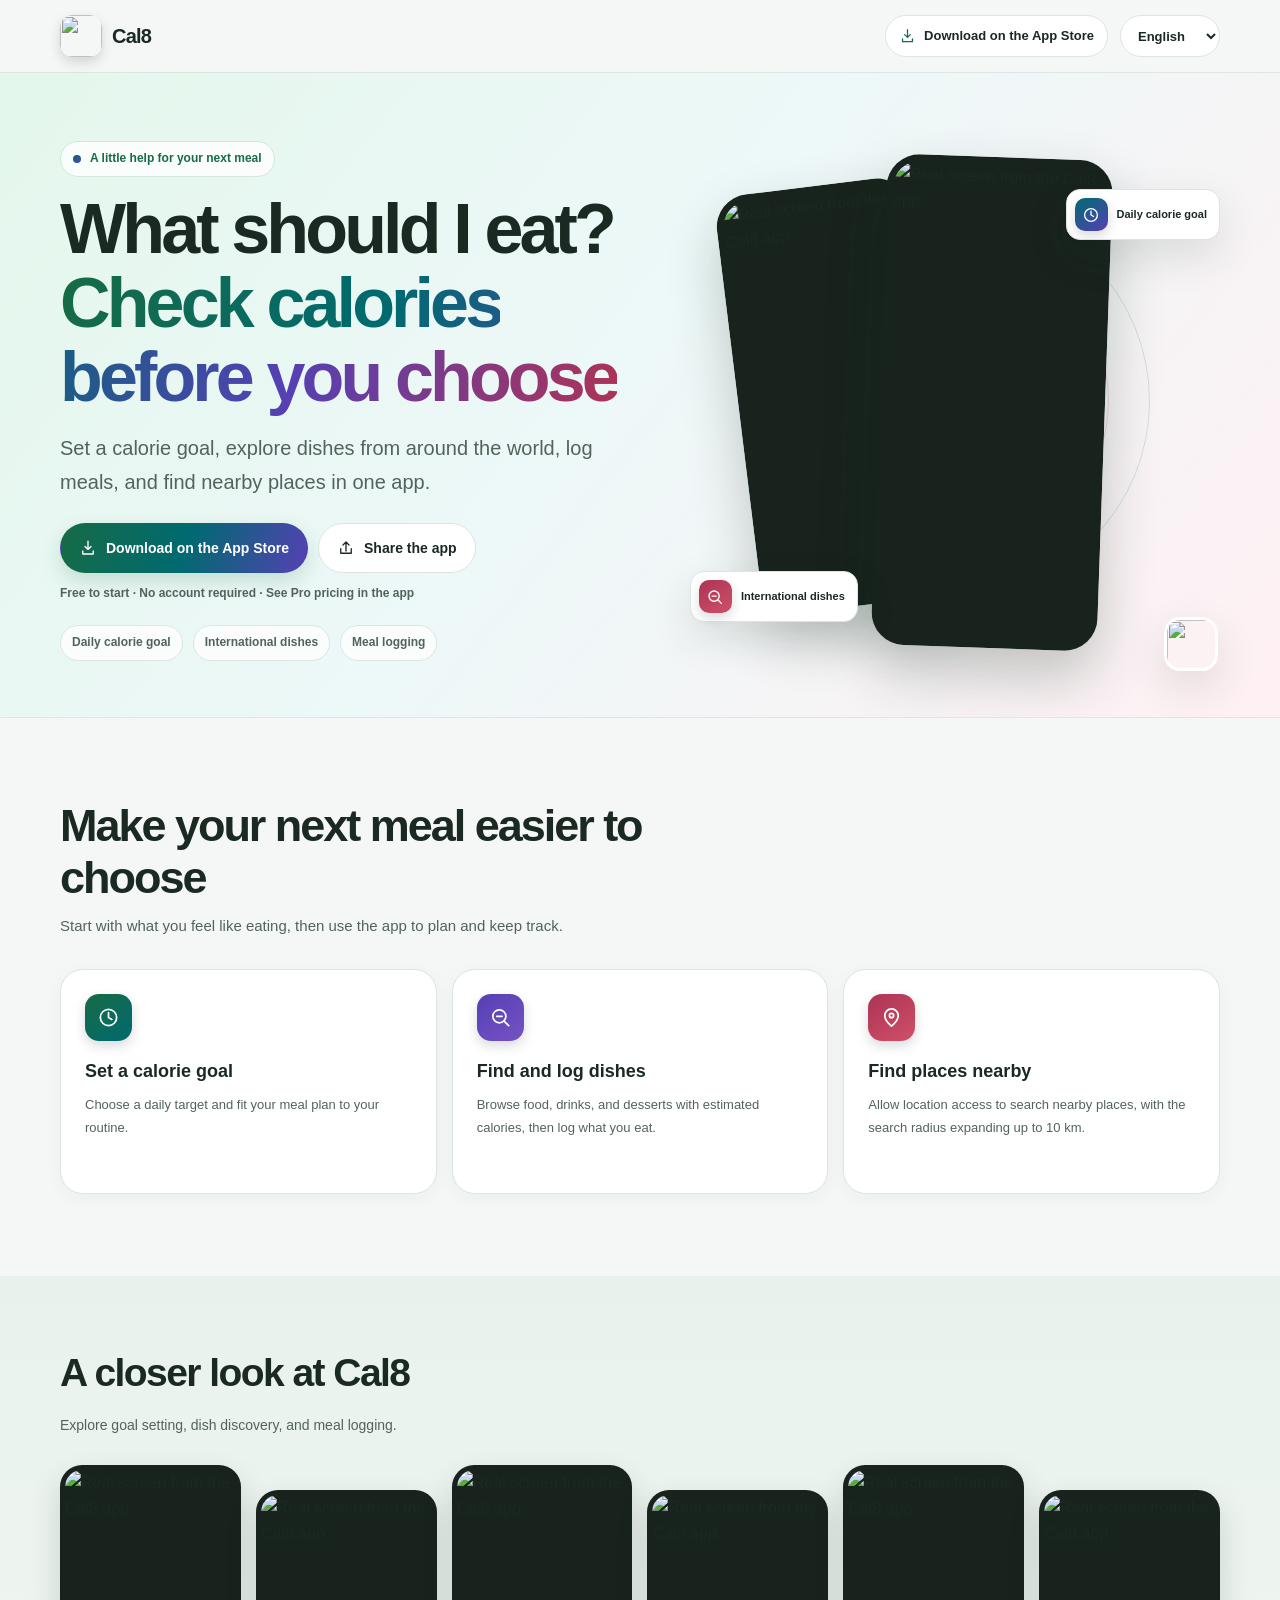
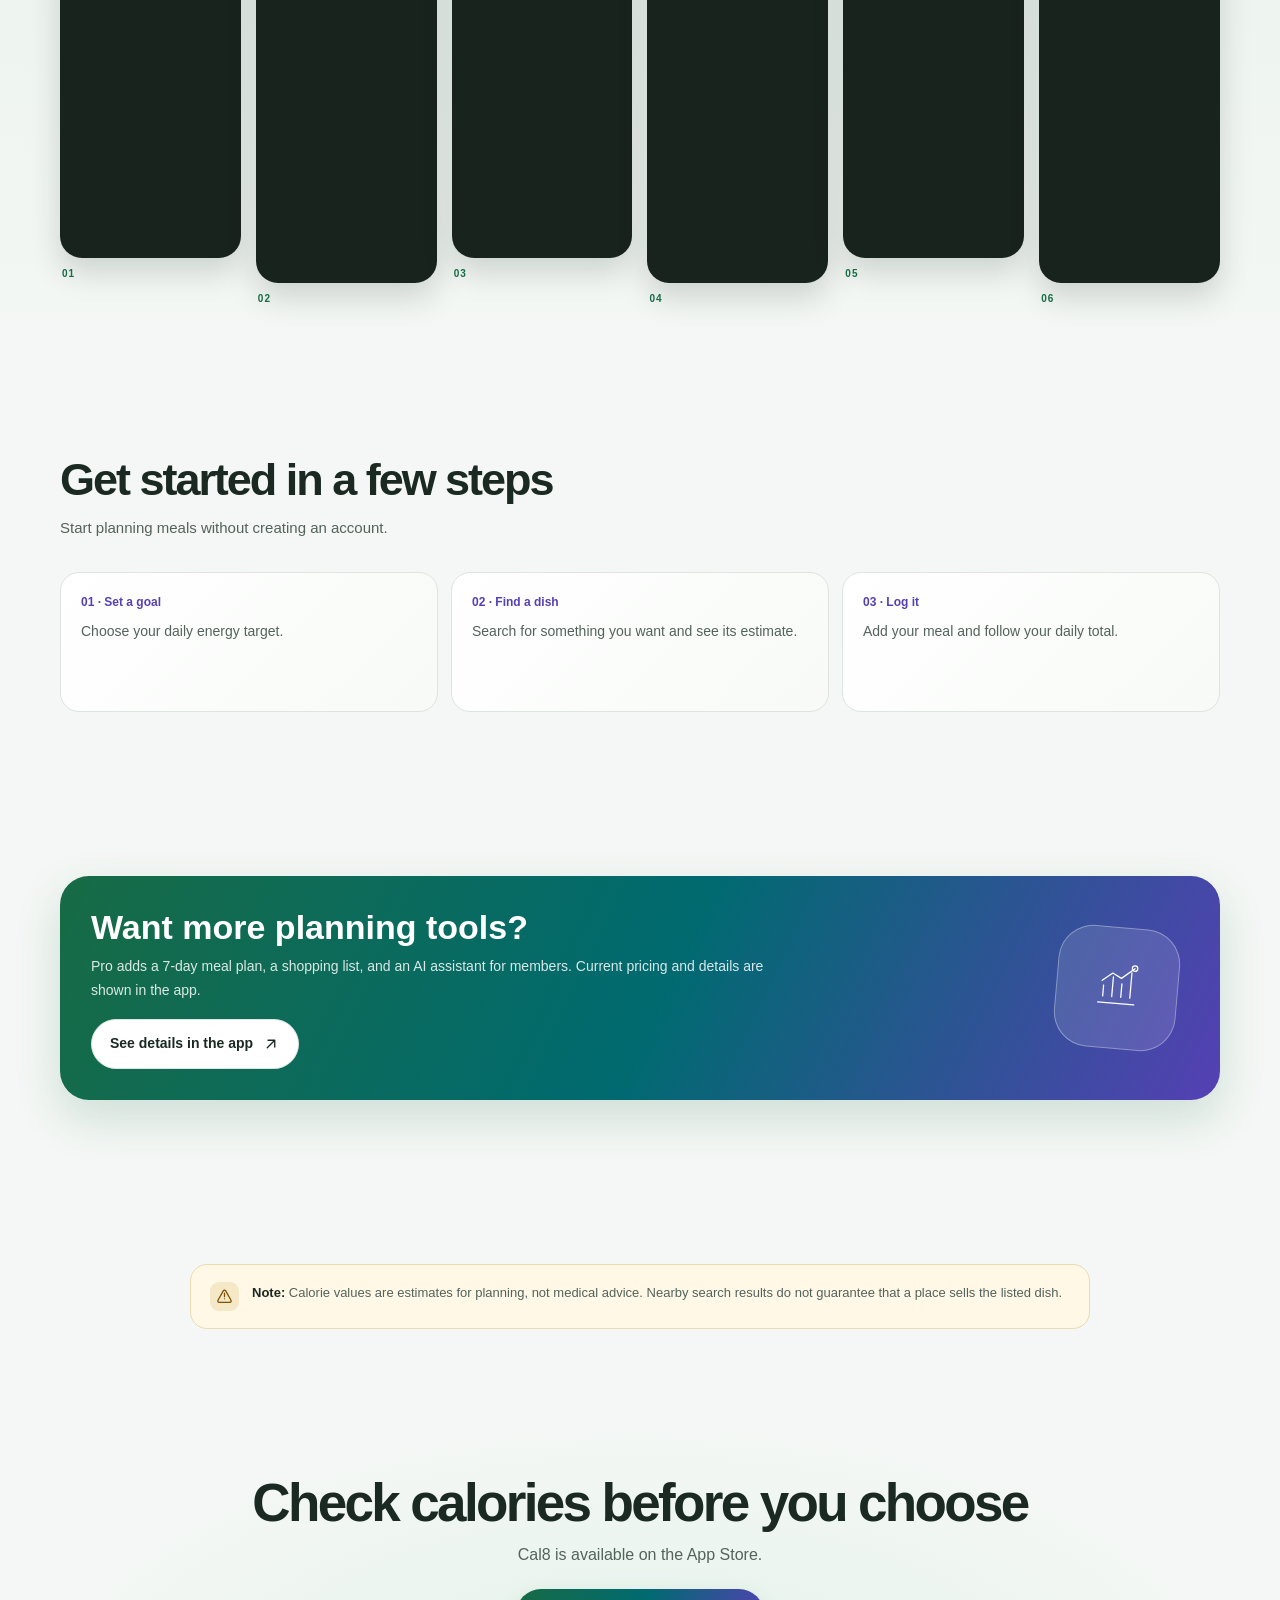
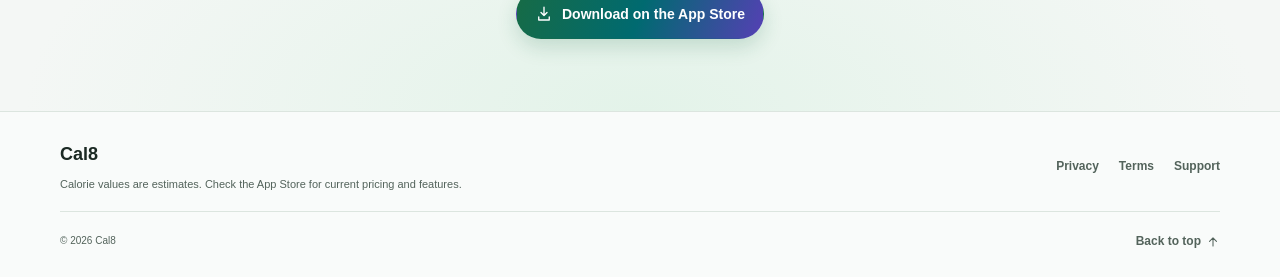
==== en/index.html @ b132a20a "Cal8 promo site (static build)" ====
<!doctype html>
<html lang="en">
<head>
  <meta charset="utf-8">
  <meta name="viewport" content="width=device-width, initial-scale=1">
  <meta name="theme-color" content="#f4f7f5">
  <meta name="description" content="Set a calorie goal, explore dishes from around the world, log meals, and find nearby places. Free to start, no account required.">
  <meta property="og:type" content="website">
  <meta property="og:title" content="Cal8 — Check calories before you choose">
  <meta property="og:description" content="Set a calorie goal, explore dishes from around the world, log meals, and find nearby places. Free to start, no account required.">
  <meta property="og:image" content="https://notthedream.github.io/cal8/assets/og-en-1200x630.jpg">
  <meta name="twitter:card" content="summary_large_image">
  <meta name="twitter:title" content="Cal8 — Check calories before you choose">
  <meta name="twitter:description" content="Set a calorie goal, explore dishes from around the world, log meals, and find nearby places. Free to start, no account required.">
  <meta name="twitter:image" content="https://notthedream.github.io/cal8/assets/og-en-1200x630.jpg">
  <meta name="apple-itunes-app" content="app-id=6823683906">
  <title>Cal8 — Check calories before you choose</title>
  <link rel="icon" href="/cal8/assets/app-icon.png">
  <link rel="canonical" href="https://notthedream.github.io/cal8/en/">
  <meta property="og:locale" content="en_US">
  <meta property="og:url" content="https://notthedream.github.io/cal8/en/">
  <link rel="alternate" hreflang="th" href="https://notthedream.github.io/cal8/th/">
  <link rel="alternate" hreflang="en" href="https://notthedream.github.io/cal8/en/">
  <link rel="alternate" hreflang="ja" href="https://notthedream.github.io/cal8/ja/">
  <link rel="alternate" hreflang="zh-Hans" href="https://notthedream.github.io/cal8/zh-Hans/">
  <link rel="alternate" hreflang="zh-Hant" href="https://notthedream.github.io/cal8/zh-Hant/">
  <link rel="alternate" hreflang="ko" href="https://notthedream.github.io/cal8/ko/">
  <link rel="alternate" hreflang="x-default" href="https://notthedream.github.io/cal8/">
  <script type="application/ld+json" id="app-schema">{"@context":"https://schema.org","@type":"MobileApplication","name":"Cal8","description":"Set a calorie goal, explore dishes from around the world, log meals, and find nearby places. Free to start, no account required.","applicationCategory":"HealthApplication","applicationSubCategory":"Health & Fitness","operatingSystem":"iOS","image":"https://notthedream.github.io/cal8/assets/app-icon.png","url":"https://notthedream.github.io/cal8/en/","installUrl":"https://apps.apple.com/app/id6823683906","offers":{"@type":"Offer","price":0,"priceCurrency":"USD","url":"https://apps.apple.com/app/id6823683906"}}</script>
  <style>
:root{color-scheme:light;--bg:#f4f7f5;--card:#fff;--ink:#1b2923;--mute:#53635b;--line:#dce5df;--green:#176b45;--teal:#006a70;--violet:#5540b4;--coral:#ad3356;--amber:#805200;--wrap:1160px;--shadow:0 16px 42px rgba(23,48,36,.12)}*{box-sizing:border-box}html{scroll-behavior:smooth;scroll-padding-top:80px}body{margin:0;background:var(--bg);color:var(--ink);font:16px/1.65 -apple-system,BlinkMacSystemFont,"Segoe UI","Noto Sans Thai","Hiragino Sans","Yu Gothic",sans-serif;-webkit-font-smoothing:antialiased}a{color:inherit}img{display:block;max-width:100%}svg{width:22px;height:22px;fill:none;stroke:currentColor;stroke-width:1.8;stroke-linecap:round;stroke-linejoin:round}.wrap{width:min(var(--wrap),calc(100% - 48px));margin:auto}.sr{position:absolute;width:1px;height:1px;padding:0;margin:-1px;overflow:hidden;clip:rect(0,0,0,0);white-space:nowrap;border:0}.top{position:sticky;top:0;z-index:10;background:rgba(244,247,245,.9);backdrop-filter:blur(16px);border-bottom:1px solid var(--line)}.top-inner{min-height:72px;display:flex;align-items:center;justify-content:space-between;gap:16px}.brand{display:flex;align-items:center;gap:10px;font-size:20px;font-weight:850;letter-spacing:-.04em;text-decoration:none}.brand img{width:42px;height:42px;border-radius:13px;box-shadow:0 5px 12px rgba(24,33,48,.16)}.top-actions{display:flex;align-items:center;gap:12px}.lang,.top-store{min-height:42px;padding:0 13px;border:1px solid var(--line);border-radius:999px;background:#fff;color:var(--ink);font:inherit;font-size:13px;font-weight:700}.top-store{display:flex;align-items:center;gap:8px;text-decoration:none}.top-store svg{width:17px;color:var(--green)}.hero{overflow:hidden;background:linear-gradient(128deg,#e4f7ec,#edf8f8 48%,#fff0f3);border-bottom:1px solid #d8ebe0}.hero-inner{display:grid;grid-template-columns:minmax(0,1.05fr) minmax(350px,.95fr);align-items:center;gap:44px;min-height:625px;padding:58px 0 46px}.eyebrow{display:inline-flex;align-items:center;gap:9px;margin:0 0 15px;padding:7px 12px;border:1px solid #d4e7db;border-radius:999px;background:#ffffffc9;color:var(--green);font-size:12px;font-weight:800}.dot{width:8px;height:8px;border-radius:50%;background:linear-gradient(140deg,var(--teal),var(--violet))}h1,h2,h3,p{margin-top:0}h1{max-width:650px;margin-bottom:17px;font-size:clamp(42px,6vw,70px);font-weight:820;line-height:1.06;letter-spacing:-.055em}.grad{background:linear-gradient(100deg,var(--green),var(--teal),var(--violet),var(--coral));-webkit-background-clip:text;background-clip:text;color:transparent}.lead{max-width:570px;margin-bottom:24px;color:var(--mute);font-size:clamp(17px,1.8vw,20px);line-height:1.7}.actions,.trust{display:flex;flex-wrap:wrap;align-items:center;gap:10px}.button{min-height:50px;display:inline-flex;align-items:center;justify-content:center;gap:9px;padding:0 18px;border:1px solid var(--line);border-radius:999px;background:#fff;color:var(--ink);font:inherit;font-size:14px;font-weight:760;text-decoration:none;cursor:pointer;transition:transform .18s,box-shadow .18s}.button:hover{transform:translateY(-2px);box-shadow:0 10px 24px #1730241c}.primary{border-color:transparent;background:linear-gradient(110deg,var(--green),var(--teal) 50%,var(--violet));color:#fff;box-shadow:0 8px 20px #176b452e}.button svg{width:18px;height:18px}.under{margin:11px 0 0;color:var(--mute);font-size:12px;font-weight:600}.trust{margin-top:21px}.pill{padding:7px 11px;border:1px solid #dce5df;border-radius:999px;background:#ffffffc9;color:var(--mute);font-size:12px;font-weight:650}.hero-art{position:relative;min-height:540px;display:flex;align-items:center;justify-content:center}.orbit{position:absolute;width:390px;height:390px;border:1px solid #006a7028;border-radius:50%}.orbit:after{content:"";position:absolute;inset:40px;border:1px solid #ad335629;border-radius:50%}.phone{position:absolute;overflow:hidden;aspect-ratio:1320/2868;padding:6px;border:1px solid #17241e24;border-radius:33px;background:#18231d;box-shadow:0 26px 55px #12281c3d}.phone img,.gallery-phone img{width:100%;height:100%;border-radius:25px;object-fit:cover}.phone-front{z-index:2;width:226px;transform:translate(37px,2px) rotate(2deg)}.phone-back{z-index:1;width:194px;transform:translate(-120px,-5px) rotate(-7deg)}.float{position:absolute;z-index:3;display:flex;align-items:center;gap:9px;padding:8px 12px 8px 8px;border:1px solid var(--line);border-radius:14px;background:#fff;box-shadow:var(--shadow);font-size:11px;font-weight:750;white-space:nowrap}.float-top{top:58px;right:0}.float-bottom{bottom:49px;left:0}.tile{width:33px;height:33px;display:grid;place-items:center;border-radius:10px;background:linear-gradient(145deg,var(--teal),var(--violet));color:#fff;box-shadow:0 5px 12px #18213029}.tile svg{width:18px;height:18px}.tile-coral{background:linear-gradient(145deg,var(--coral),#cf5067)}.app-badge{position:absolute;right:2px;bottom:0;width:54px;height:54px;border:3px solid #fff;border-radius:16px;box-shadow:var(--shadow)}.section{padding:82px 0}.section-head{max-width:720px;margin-bottom:31px}.section-head h2{margin-bottom:10px;font-size:clamp(30px,4vw,45px);line-height:1.15;letter-spacing:-.045em}.section-head p{margin:0;color:var(--mute);font-size:15px}.features{display:grid;grid-template-columns:repeat(3,minmax(0,1fr));gap:15px}.feature{min-height:225px;padding:24px;border:1px solid var(--line);border-radius:23px;background:#fff;box-shadow:0 4px 18px #1730240b;transition:transform .18s,box-shadow .18s}.feature:hover{transform:translateY(-3px);box-shadow:var(--shadow)}.icon{width:47px;height:47px;display:grid;place-items:center;margin-bottom:16px;border-radius:14px;background:linear-gradient(145deg,var(--green),var(--teal));color:#fff;box-shadow:0 5px 12px #18213029}.feature:nth-child(2) .icon{background:linear-gradient(145deg,var(--violet),#7652c3)}.feature:nth-child(3) .icon{background:linear-gradient(145deg,var(--coral),#cf5067)}.icon svg{width:23px;height:23px}.feature h3{margin-bottom:7px;font-size:18px}.feature p{margin:0;color:var(--mute);font-size:13px;line-height:1.75}.gallery-section{padding:65px 0;background:linear-gradient(180deg,#e8f2ec,#f4f7f5)}.gallery-head{max-width:700px;margin-bottom:28px}.gallery-head h2{margin-bottom:8px;font-size:clamp(28px,3.6vw,39px);letter-spacing:-.04em}.gallery-head p{margin:0;color:var(--mute);font-size:14px}.gallery{display:grid;grid-template-columns:repeat(6,minmax(0,1fr));align-items:start;gap:15px}.gallery figure{min-width:0;margin:0}.gallery figure:nth-child(even){margin-top:25px}.gallery-phone{overflow:hidden;aspect-ratio:1320/2868;padding:5px;border-radius:22px;background:#18231d;box-shadow:0 14px 30px #12281c2b}.gallery-phone img{border-radius:17px}.gallery figcaption{padding:8px 2px 0;color:var(--green);font-size:10px;font-weight:850;letter-spacing:.1em}.steps{display:grid;grid-template-columns:repeat(3,minmax(0,1fr));gap:13px}.step{min-height:140px;padding:20px;border:1px solid var(--line);border-radius:19px;background:linear-gradient(135deg,#fff,#f7faf7)}.step b{display:block;margin-bottom:8px;color:var(--violet);font-size:12px}.step p{margin:0;color:var(--mute);font-size:14px}.probox{display:grid;grid-template-columns:minmax(0,1fr) 145px;align-items:center;gap:25px;padding:31px;border-radius:29px;background:linear-gradient(115deg,var(--green),var(--teal) 52%,var(--violet));color:#fff;box-shadow:0 18px 45px #176b452b}.probox h2{margin-bottom:8px;font-size:clamp(24px,3vw,34px);line-height:1.2}.probox p{max-width:680px;margin:0;color:#ffffffd9;font-size:14px}.probox .button{margin-top:17px;color:var(--ink)}.pro-art{justify-self:center;width:122px;height:122px;display:grid;place-items:center;border:1px solid #ffffff55;border-radius:35px;background:#ffffff1f;transform:rotate(5deg)}.pro-art svg{width:58px;height:58px;stroke-width:1.4}.notice{display:flex;gap:13px;max-width:900px;margin:auto;padding:17px 19px;border:1px solid #eadbb3;border-radius:17px;background:#fff8e7;color:var(--mute);font-size:13px}.notice-icon{width:29px;height:29px;flex:none;display:grid;place-items:center;border-radius:9px;background:#f4e8c7;color:var(--amber)}.notice-icon svg{width:17px}.notice strong{color:var(--ink)}.final{padding:63px 0 72px;text-align:center;background:radial-gradient(ellipse at 50% 100%,#e3f3e9,transparent 68%)}.final h2{max-width:800px;margin:0 auto 10px;font-size:clamp(32px,5vw,53px);line-height:1.1;letter-spacing:-.05em}.final p{max-width:600px;margin:0 auto 21px;color:var(--mute)}footer{padding:28px 0 19px;border-top:1px solid var(--line);background:#ffffff70}.footrow,.footbottom{display:flex;align-items:center;justify-content:space-between;gap:20px}.footbrand{font-weight:850;font-size:18px}.footnote{margin:5px 0 0;color:var(--mute);font-size:11px}.legal{display:flex;flex-wrap:wrap;gap:20px}.legal a,.backtop{color:var(--mute);font-size:12px;font-weight:700;text-decoration:none}.legal a:hover,.backtop:hover{color:var(--green)}.footbottom{min-height:47px;margin-top:18px;padding-top:13px;border-top:1px solid var(--line);color:var(--mute);font-size:10px}.backtop{display:flex;align-items:center;gap:5px}.backtop svg{width:14px;height:14px}:focus-visible{outline:3px solid #006a70a6;outline-offset:3px}@media(max-width:900px){.hero-inner{grid-template-columns:1fr minmax(310px,.82fr);gap:22px;min-height:570px}.hero-art{min-height:470px}.phone-front{width:205px}.phone-back{width:177px;transform:translate(-107px,-3px) rotate(-7deg)}.orbit{width:340px;height:340px}.gallery{grid-template-columns:repeat(3,minmax(0,1fr));row-gap:16px}}@media(max-width:700px){.wrap{width:calc(100% - 36px)}.top-inner{min-height:65px}.brand{font-size:18px}.brand img{width:37px;height:37px}.top-store{width:42px;min-width:42px;justify-content:center;padding:0}.top-store span{position:absolute;width:1px;height:1px;overflow:hidden;clip:rect(0,0,0,0)}.hero-inner{grid-template-columns:1fr;gap:5px;min-height:0;padding:40px 0 8px}h1{font-size:clamp(40px,11vw,60px)}.lead{font-size:16px}.hero-art{min-height:420px;margin-top:3px}.phone-front{width:180px;transform:translate(24px,2px) rotate(2deg)}.phone-back{width:157px;transform:translate(-97px,-2px) rotate(-7deg)}.orbit{width:305px;height:305px}.float-top{top:36px}.float-bottom{bottom:28px}.app-badge{width:48px;height:48px}.section{padding:64px 0}.features,.steps{grid-template-columns:1fr}.feature{min-height:0;padding:21px}.gallery-section{padding:54px 0}.gallery{display:flex;overflow-x:auto;gap:13px;padding:2px 1px 13px;scroll-snap-type:x mandatory}.gallery figure{flex:0 0 min(39vw,170px);scroll-snap-align:start}.gallery figure:nth-child(even){margin-top:18px}.probox{grid-template-columns:1fr;padding:24px}.pro-art{display:none}.notice{padding:14px}.footrow,.footbottom{align-items:flex-start;flex-direction:column}.legal{gap:16px}.final{padding:52px 0 61px}}@media(prefers-reduced-motion:reduce){html{scroll-behavior:auto}*,*::before,*::after{scroll-behavior:auto!important;transition:none!important}}
</style>
</head>
<body>
<header class="top"><div class="wrap top-inner"><a class="brand" href="#top" aria-label="Cal8"><img src="/cal8/assets/app-icon.png" alt=""><span>Cal8</span></a><div class="top-actions"><a class="top-store" href="https://apps.apple.com/app/id6823683906" target="_blank" rel="noopener"><svg viewBox="0 0 24 24" aria-hidden="true"><path d="M12 3v11m-4-4 4 4 4-4M5 16v4h14v-4"></path></svg><span data-t="download">ดาวน์โหลดบน App Store</span></a><label for="lang"><span id="lang-label" class="sr" data-t="chooseLang">เลือกภาษา</span><select class="lang" id="lang" aria-labelledby="lang-label"><option value="th">ไทย</option><option value="en">English</option><option value="ja">日本語</option><option value="zh-Hans">简体中文</option><option value="zh-Hant">繁體中文</option><option value="ko">한국어</option></select></label></div></div></header>
<main id="top"><section class="hero"><div class="wrap hero-inner"><div><p class="eyebrow"><i class="dot" aria-hidden="true"></i><span data-t="eyebrow">ตัวช่วยเลือกมื้ออาหาร</span></p><h1><span data-t="headline1">กินอะไรดี?</span><br><span class="grad" data-t="headline2">ลองเช็กแคลก่อนเลือก</span></h1><p class="lead" data-t="lead">ตั้งเป้าพลังงาน ค้นหาเมนูหลายชาติ บันทึกมื้ออาหาร และหาร้านใกล้ตัวได้ในแอปเดียว</p><div class="actions"><a class="button primary" href="https://apps.apple.com/app/id6823683906" target="_blank" rel="noopener"><svg viewBox="0 0 24 24" aria-hidden="true"><path d="M12 3v11m-4-4 4 4 4-4M5 16v4h14v-4"></path></svg><span data-t="download">ดาวน์โหลดบน App Store</span></a><button class="button" id="share" type="button"><svg viewBox="0 0 24 24" aria-hidden="true"><path d="M12 16V4m-4 4 4-4 4 4M5 13v6h14v-6"></path></svg><span data-t="share">แชร์แอป</span></button></div><p class="under" data-t="under">เริ่มใช้ฟรี · ไม่ต้องสมัครบัญชี · ดูราคา Pro ในแอป</p><div class="trust"><span class="pill" data-t="pill1">เป้าหมายแคลอรี</span><span class="pill" data-t="pill2">เมนูหลายชาติ</span><span class="pill" data-t="pill3">บันทึกมื้ออาหาร</span></div></div><div class="hero-art" ><span class="orbit" aria-hidden="true"></span><div class="phone phone-back"><img data-shot="3-search" src="/cal8/assets/shots/en/3-search.png" alt="A screen from Cal8"></div><div class="phone phone-front"><img data-shot="2-home" src="/cal8/assets/shots/en/2-home.png" alt="A screen from Cal8"></div><div class="float float-top"><span class="tile"><svg viewBox="0 0 24 24" aria-hidden="true"><circle cx="12" cy="12" r="8.5"></circle><path d="M12 7v5l3.5 2"></path></svg></span><span data-t="pill1">เป้าหมายแคลอรี</span></div><div class="float float-bottom"><span class="tile tile-coral"><svg viewBox="0 0 24 24" aria-hidden="true"><circle cx="10.8" cy="10.8" r="6.8"></circle><path d="m16 16 4.5 4.5M8 10.8h5.6"></path></svg></span><span data-t="pill2">เมนูหลายชาติ</span></div><img class="app-badge" src="/cal8/assets/app-icon.png" alt=""></div></div></section>
<section class="section" id="features"><div class="wrap"><div class="section-head"><h2 data-t="featuresTitle">เลือกง่ายขึ้นในทุกมื้อ</h2><p data-t="featuresIntro">เริ่มจากสิ่งที่อยากกิน แล้วใช้เครื่องมือในแอปช่วยวางแผนและติดตาม</p></div><div class="features"><article class="feature"><div class="icon" aria-hidden="true"><svg viewBox="0 0 24 24"><circle cx="12" cy="12" r="8.5"></circle><path d="M12 7v5l3.5 2"></path></svg></div><h3 data-t="f1title">ตั้งเป้าพลังงาน</h3><p data-t="f1body">กำหนดเป้าหมายประจำวันและจัดจำนวนมื้อให้เข้ากับกิจวัตร</p></article><article class="feature"><div class="icon" aria-hidden="true"><svg viewBox="0 0 24 24"><circle cx="10.8" cy="10.8" r="6.8"></circle><path d="m16 16 4.5 4.5M8 10.8h5.6"></path></svg></div><h3 data-t="f2title">ค้นหาและบันทึกเมนู</h3><p data-t="f2body">เลือกดูอาหาร เครื่องดื่ม และของหวาน พร้อมค่าแคลอรีโดยประมาณ แล้วบันทึกมื้อที่กิน</p></article><article class="feature"><div class="icon" aria-hidden="true"><svg viewBox="0 0 24 24"><path d="M19 10c0 5.2-7 11-7 11S5 15.2 5 10a7 7 0 1 1 14 0Z"></path><circle cx="12" cy="10" r="2.2"></circle></svg></div><h3 data-t="f3title">หาร้านใกล้ตัว</h3><p data-t="f3body">อนุญาตตำแหน่งเพื่อค้นหาร้านใกล้คุณ และขยายระยะค้นหาได้ถึง 10 กม.</p></article></div></div></section>
<section class="gallery-section"><div class="wrap"><div class="gallery-head"><h2 data-t="screensTitle">หน้าจอของ Cal8</h2><p data-t="screensIntro">ดูตัวอย่างการตั้งเป้า ค้นหาเมนู และบันทึกมื้ออาหาร</p></div><div class="gallery"><figure><div class="gallery-phone"><img data-shot="1-intro" src="/cal8/assets/shots/en/1-intro.png" alt="A screen from Cal8"></div><figcaption>01</figcaption></figure><figure><div class="gallery-phone"><img data-shot="2-home" src="/cal8/assets/shots/en/2-home.png" alt="A screen from Cal8"></div><figcaption>02</figcaption></figure><figure><div class="gallery-phone"><img data-shot="3-search" src="/cal8/assets/shots/en/3-search.png" alt="A screen from Cal8"></div><figcaption>03</figcaption></figure><figure><div class="gallery-phone"><img data-shot="4-detail" src="/cal8/assets/shots/en/4-detail.png" alt="A screen from Cal8"></div><figcaption>04</figcaption></figure><figure><div class="gallery-phone"><img data-shot="5-tour" src="/cal8/assets/shots/en/5-tour.png" alt="A screen from Cal8"></div><figcaption>05</figcaption></figure><figure><div class="gallery-phone"><img data-shot="6-stats" src="/cal8/assets/shots/en/6-stats.png" alt="A screen from Cal8"></div><figcaption>06</figcaption></figure></div></div></section>
<section class="section"><div class="wrap"><div class="section-head"><h2 data-t="howTitle">เริ่มใช้ได้ในไม่กี่ขั้น</h2><p data-t="howIntro">ไม่ต้องสร้างบัญชีเพื่อเริ่มวางแผนมื้ออาหาร</p></div><div class="steps"><article class="step"><b data-t="step1label">01 · ตั้งเป้า</b><p data-t="step1">กำหนดพลังงานที่ต้องการต่อวัน</p></article><article class="step"><b data-t="step2label">02 · เลือกเมนู</b><p data-t="step2">ค้นหาเมนูที่อยากกินและดูค่าประมาณ</p></article><article class="step"><b data-t="step3label">03 · บันทึก</b><p data-t="step3">เพิ่มมื้ออาหารแล้วติดตามยอดของวัน</p></article></div></div></section>
<section class="section"><div class="wrap"><div class="probox"><div><h2 data-t="proTitle">อยากวางแผนเพิ่ม?</h2><p data-t="proBody">Pro เพิ่มแผนอาหาร 7 วัน รายการซื้อของ และผู้ช่วย AI สำหรับสมาชิก ราคาและรายละเอียดล่าสุดแสดงในแอป</p><a class="button" href="https://apps.apple.com/app/id6823683906" target="_blank" rel="noopener"><span data-t="proButton">ดูรายละเอียดในแอป</span><svg viewBox="0 0 24 24" aria-hidden="true"><path d="M7 17 17 7M8 7h9v9"></path></svg></a></div><div class="pro-art" aria-hidden="true"><svg viewBox="0 0 64 64"><path d="M12 49h40M17 42V30m10 12V20m10 22V27m10 15V14M15 25l11-9 10 5 14-12"></path><circle cx="50" cy="9" r="3"></circle></svg></div></div></div></section>
<section class="section"><div class="wrap"><div class="notice"><span class="notice-icon" aria-hidden="true"><svg viewBox="0 0 24 24"><path d="M12 8v5m0 3h.01"></path><path d="M10.3 4.7 2.8 18a2 2 0 0 0 1.7 3h15a2 2 0 0 0 1.7-3l-7.5-13.3a2 2 0 0 0-3.4 0Z"></path></svg></span><span><strong data-t="noteLabel">หมายเหตุ:</strong> <span data-t="note">ค่าแคลอรีเป็นเพียงค่าประมาณเพื่อช่วยวางแผน ไม่ใช่คำแนะนำทางการแพทย์ ผลค้นหาร้านใกล้ตัวอาจไม่ยืนยันว่าร้านมีเมนูนั้นจำหน่าย</span></span></div></div></section>
<section class="final"><div class="wrap"><h2 data-t="finalTitle">ลองเช็กแคลก่อนเลือก</h2><p data-t="finalBody">ดาวน์โหลด Cal8 ได้แล้วบน App Store</p><a class="button primary" href="https://apps.apple.com/app/id6823683906" target="_blank" rel="noopener"><svg viewBox="0 0 24 24" aria-hidden="true"><path d="M12 3v11m-4-4 4 4 4-4M5 16v4h14v-4"></path></svg><span data-t="download">ดาวน์โหลดบน App Store</span></a></div></section></main>
<footer><div class="wrap"><div class="footrow"><div><div class="footbrand">Cal8</div><p class="footnote" data-t="footer">ข้อมูลแคลอรีเป็นค่าประมาณ โปรดตรวจสอบราคาและคุณสมบัติล่าสุดใน App Store</p></div><nav class="legal" aria-label="Legal and support"><a data-legal="privacy" href="https://kinraidee.pages.dev/privacy.en.html" data-t="privacy">ความเป็นส่วนตัว</a><a data-legal="terms" href="https://kinraidee.pages.dev/terms.en.html" data-t="terms">ข้อกำหนด</a><a data-legal="support" href="https://kinraidee.pages.dev/" data-t="support">ช่วยเหลือ</a></nav></div><div class="footbottom"><span>© <span id="year"></span> Cal8</span><a class="backtop" href="#top"><span data-t="backTop">กลับด้านบน</span><svg viewBox="0 0 24 24" aria-hidden="true"><path d="M12 19V5M6 11l6-6 6 6"></path></svg></a></div></div></footer>
<script>    const copy={
      th:{brand:'Cal8',chooseLang:'เลือกภาษา',eyebrow:'ตัวช่วยเลือกมื้ออาหาร',headline1:'กินอะไรดี?',headline2:'ลองเช็กแคลก่อนเลือก',lead:'ตั้งเป้าพลังงาน ค้นหาเมนูหลายชาติ บันทึกมื้ออาหาร และหาร้านใกล้ตัวได้ในแอปเดียว',download:'ดาวน์โหลดบน App Store',share:'แชร์แอป',under:'เริ่มใช้ฟรี · ไม่ต้องสมัครบัญชี · ดูราคา Pro ในแอป',pill1:'เป้าหมายแคลอรี',pill2:'เมนูหลายชาติ',pill3:'บันทึกมื้ออาหาร',featuresTitle:'เลือกง่ายขึ้นในทุกมื้อ',featuresIntro:'เริ่มจากสิ่งที่อยากกิน แล้วใช้เครื่องมือในแอปช่วยวางแผนและติดตาม',f1title:'ตั้งเป้าพลังงาน',f1body:'กำหนดเป้าหมายประจำวันและจัดจำนวนมื้อให้เข้ากับกิจวัตร',f2title:'ค้นหาและบันทึกเมนู',f2body:'เลือกดูอาหาร เครื่องดื่ม และของหวาน พร้อมค่าแคลอรีโดยประมาณ แล้วบันทึกมื้อที่กิน',f3title:'หาร้านใกล้ตัว',f3body:'อนุญาตตำแหน่งเพื่อค้นหาร้านใกล้คุณ และขยายระยะค้นหาได้ถึง 10 กม.',howTitle:'เริ่มใช้ได้ในไม่กี่ขั้น',howIntro:'ไม่ต้องสร้างบัญชีเพื่อเริ่มวางแผนมื้ออาหาร',step1label:'01 · ตั้งเป้า',step1:'กำหนดพลังงานที่ต้องการต่อวัน',step2label:'02 · เลือกเมนู',step2:'ค้นหาเมนูที่อยากกินและดูค่าประมาณ',step3label:'03 · บันทึก',step3:'เพิ่มมื้ออาหารแล้วติดตามยอดของวัน',proTitle:'อยากวางแผนเพิ่ม?',proBody:'Pro เพิ่มแผนอาหาร 7 วัน รายการซื้อของ และผู้ช่วย AI สำหรับสมาชิก ราคาและรายละเอียดล่าสุดแสดงในแอป',proButton:'ดูรายละเอียดในแอป',noteLabel:'หมายเหตุ:',note:'ค่าแคลอรีเป็นเพียงค่าประมาณเพื่อช่วยวางแผน ไม่ใช่คำแนะนำทางการแพทย์ ผลค้นหาร้านใกล้ตัวอาจไม่ยืนยันว่าร้านมีเมนูนั้นจำหน่าย',finalTitle:'ลองเช็กแคลก่อนเลือก',finalBody:'ดาวน์โหลดCal8ได้แล้วบน App Store',footer:'ข้อมูลแคลอรีเป็นค่าประมาณ โปรดตรวจสอบราคาและคุณสมบัติล่าสุดใน App Store',alt:'หน้าจอจริงของแอปCal8',title:'Cal8 — ก่อนสั่งลองเช็กแคล',description:'ตั้งเป้าพลังงาน ค้นหาเมนูหลายชาติ บันทึกมื้อ และหาร้านใกล้ตัวได้ เริ่มใช้ฟรี ไม่ต้องสมัครบัญชี',copied:'คัดลอกลิงก์แล้ว',screensTitle:'หน้าจอของ Cal8',screensIntro:'ดูตัวอย่างการตั้งเป้า ค้นหาเมนู และบันทึกมื้ออาหาร',privacy:'ความเป็นส่วนตัว',terms:'ข้อกำหนด',support:'ช่วยเหลือ',backTop:'กลับด้านบน'},
      en:{brand:'Cal8',chooseLang:'Choose language',eyebrow:'A little help for your next meal',headline1:'What should I eat?',headline2:'Check calories before you choose',lead:'Set a calorie goal, explore dishes from around the world, log meals, and find nearby places in one app.',download:'Download on the App Store',share:'Share the app',under:'Free to start · No account required · See Pro pricing in the app',pill1:'Daily calorie goal',pill2:'International dishes',pill3:'Meal logging',featuresTitle:'Make your next meal easier to choose',featuresIntro:'Start with what you feel like eating, then use the app to plan and keep track.',f1title:'Set a calorie goal',f1body:'Choose a daily target and fit your meal plan to your routine.',f2title:'Find and log dishes',f2body:'Browse food, drinks, and desserts with estimated calories, then log what you eat.',f3title:'Find places nearby',f3body:'Allow location access to search nearby places, with the search radius expanding up to 10 km.',howTitle:'Get started in a few steps',howIntro:'Start planning meals without creating an account.',step1label:'01 · Set a goal',step1:'Choose your daily energy target.',step2label:'02 · Find a dish',step2:'Search for something you want and see its estimate.',step3label:'03 · Log it',step3:'Add your meal and follow your daily total.',proTitle:'Want more planning tools?',proBody:'Pro adds a 7-day meal plan, a shopping list, and an AI assistant for members. Current pricing and details are shown in the app.',proButton:'See details in the app',noteLabel:'Note:',note:'Calorie values are estimates for planning, not medical advice. Nearby search results do not guarantee that a place sells the listed dish.',finalTitle:'Check calories before you choose',finalBody:'Cal8 is available on the App Store.',footer:'Calorie values are estimates. Check the App Store for current pricing and features.',alt:'Real screen from the Cal8 app',title:'Cal8 — Check calories before you choose',description:'Set a calorie goal, explore dishes from around the world, log meals, and find nearby places. Free to start, no account required.',copied:'Link copied',screensTitle:'A closer look at Cal8',screensIntro:'Explore goal setting, dish discovery, and meal logging.',privacy:'Privacy',terms:'Terms',support:'Support',backTop:'Back to top'},
      ja:{brand:'Cal8',chooseLang:'言語を選択',eyebrow:'毎日の食事選びをサポート',headline1:'今日は何を食べる？',headline2:'選ぶ前にカロリーをチェック',lead:'目標を設定し、各国の料理を探して食事を記録。近くのお店も検索できます。',download:'App Storeからダウンロード',share:'アプリを共有',under:'無料で始められます · 登録不要 · Proの価格はアプリで確認',pill1:'カロリー目標',pill2:'世界の料理',pill3:'食事を記録',featuresTitle:'毎日の食事選びをもっと簡単に',featuresIntro:'食べたいものを探して、アプリで計画や記録を始めましょう。',f1title:'目標を設定',f1body:'1日の目標を決めて、生活に合わせて食事を計画できます。',f2title:'料理を探して記録',f2body:'料理、飲み物、デザートを目安カロリーと一緒に確認し、食べたものを記録できます。',f3title:'近くのお店を検索',f3body:'位置情報を許可すると近くのお店を検索でき、検索範囲は最大10kmまで広がります。',howTitle:'かんたん3ステップ',howIntro:'アカウント登録なしで食事の計画を始められます。',step1label:'01 · 目標設定',step1:'1日のエネルギー目標を決めます。',step2label:'02 · 料理を探す',step2:'食べたい料理を探して目安を確認します。',step3label:'03 · 記録する',step3:'食事を追加し、1日の合計を確認します。',proTitle:'もっと計画したい方へ',proBody:'Proでは7日間の献立、買い物リスト、会員向けAIアシスタントを利用できます。最新の料金と詳細はアプリでご確認ください。',proButton:'アプリで詳細を見る',noteLabel:'ご注意:',note:'カロリーは計画のための目安であり、医療上の助言ではありません。近くのお店の検索結果は、掲載料理の販売を保証するものではありません。',finalTitle:'選ぶ前にカロリーをチェック',finalBody:'Cal8はApp Storeで配信中です。',footer:'カロリーは目安です。最新の料金と機能はApp Storeでご確認ください。',alt:'Cal8アプリの実際の画面',title:'Cal8 — 食べる前にカロリーをチェック',description:'目標設定、世界の料理検索、食事記録、近くのお店検索。無料で始められ、登録不要です。',copied:'リンクをコピーしました',screensTitle:'Cal8の画面をチェック',screensIntro:'目標設定、料理検索、食事記録の画面をご覧ください。',privacy:'プライバシー',terms:'利用規約',support:'サポート',backTop:'トップへ戻る'},
      'zh-Hans':{brand:'Cal8',chooseLang:'选择语言',eyebrow:'为每一餐提供一点灵感',headline1:'今天吃什么？',headline2:'选择前先看看热量',lead:'设定热量目标，浏览各国菜单，记录饮食，还可以搜索附近餐厅。',download:'前往 App Store 下载',share:'分享应用',under:'免费开始 · 无需注册 · Pro 价格请在应用内查看',pill1:'每日热量目标',pill2:'各国菜单',pill3:'饮食记录',featuresTitle:'让每一餐更好选择',featuresIntro:'先找到想吃的，再用应用规划并记录。',f1title:'设定热量目标',f1body:'设定每日目标，并按照自己的日常安排餐次。',f2title:'搜索并记录菜单',f2body:'浏览食物、饮品和甜点及其估算热量，再记录实际吃过的内容。',f3title:'搜索附近餐厅',f3body:'授权位置信息即可搜索附近地点，搜索范围最多可扩展到 10 公里。',howTitle:'几步即可开始',howIntro:'无需创建账户即可开始规划饮食。',step1label:'01 · 设定目标',step1:'选择每日能量目标。',step2label:'02 · 找菜单',step2:'搜索想吃的菜品并查看估算值。',step3label:'03 · 记下来',step3:'添加餐食并查看每日总量。',proTitle:'需要更多规划工具？',proBody:'Pro 提供 7 天饮食计划、购物清单和会员 AI 助手。最新价格和详情请在应用内查看。',proButton:'在应用中查看详情',noteLabel:'提示：',note:'热量仅为规划参考，并非医疗建议。附近搜索结果不保证相关餐厅实际供应所列菜品。',finalTitle:'选择前先看看热量',finalBody:'Cal8已在 App Store 上架。',footer:'热量为估算值。最新价格与功能请查看 App Store。',alt:'Cal8应用的实际界面',title:'Cal8 — 先看热量再选择',description:'设定热量目标、浏览各国菜单、记录饮食并搜索附近地点。无需注册，免费开始。',copied:'已复制链接',screensTitle:'看看 Cal8 的界面',screensIntro:'浏览目标设定、菜品搜索和饮食记录界面。',privacy:'隐私政策',terms:'服务条款',support:'支持',backTop:'返回顶部'},
      'zh-Hant':{brand:'Cal8',chooseLang:'選擇語言',eyebrow:'為每一餐提供一點靈感',headline1:'今天吃什麼？',headline2:'選擇前先看看熱量',lead:'設定熱量目標、瀏覽各國菜單、記錄飲食，也可以搜尋附近餐廳。',download:'前往 App Store 下載',share:'分享 App',under:'免費開始 · 免註冊 · Pro 價格請在 App 內查看',pill1:'每日熱量目標',pill2:'各國菜單',pill3:'飲食紀錄',featuresTitle:'讓每一餐更容易選擇',featuresIntro:'先找到想吃的，再用 App 規劃並記錄。',f1title:'設定熱量目標',f1body:'設定每日目標，依照自己的日常安排餐次。',f2title:'搜尋並記錄菜單',f2body:'瀏覽食物、飲品和甜點及其估算熱量，再記錄實際吃過的內容。',f3title:'搜尋附近餐廳',f3body:'允許使用位置資訊即可搜尋附近地點，搜尋範圍最多可擴展至 10 公里。',howTitle:'幾個步驟就能開始',howIntro:'無須建立帳號即可開始規劃飲食。',step1label:'01 · 設定目標',step1:'選擇每日能量目標。',step2label:'02 · 找菜單',step2:'搜尋想吃的菜色並查看估算值。',step3label:'03 · 記錄下來',step3:'新增餐點並查看每日總量。',proTitle:'需要更多規劃工具？',proBody:'Pro 提供 7 天飲食計畫、購物清單和會員 AI 助理。最新價格與詳細資訊請在 App 內查看。',proButton:'在 App 中查看詳情',noteLabel:'提醒：',note:'熱量僅為規劃參考，並非醫療建議。附近搜尋結果不保證相關餐廳實際供應所列菜色。',finalTitle:'選擇前先看看熱量',finalBody:'Cal8已在 App Store 上架。',footer:'熱量為估算值。最新價格與功能請查看 App Store。',alt:'Cal8 App 的實際畫面',title:'Cal8 — 選擇前先看看熱量',description:'設定熱量目標、瀏覽各國菜單、記錄飲食並搜尋附近地點。免註冊，免費開始。',copied:'已複製連結',screensTitle:'看看 Cal8 的介面',screensIntro:'瀏覽目標設定、菜色搜尋與飲食記錄畫面。',privacy:'隱私權政策',terms:'服務條款',support:'支援',backTop:'回到頂端'},
      ko:{brand:'Cal8',chooseLang:'언어 선택',eyebrow:'매일의 식사 선택을 도와드려요',headline1:'오늘 뭐 먹지?',headline2:'고르기 전에 칼로리 확인',lead:'칼로리 목표를 설정하고 여러 나라의 메뉴를 둘러보며 식사를 기록하고 주변 음식점도 찾아보세요.',download:'App Store에서 다운로드',share:'앱 공유하기',under:'무료로 시작 · 가입 불필요 · Pro 가격은 앱에서 확인',pill1:'일일 칼로리 목표',pill2:'세계 각국의 메뉴',pill3:'식사 기록',featuresTitle:'매 끼니를 더 쉽게 선택하세요',featuresIntro:'먹고 싶은 메뉴를 찾고 앱으로 계획과 기록을 시작해 보세요.',f1title:'칼로리 목표 설정',f1body:'일일 목표를 정하고 생활 패턴에 맞게 식사 횟수를 계획하세요.',f2title:'메뉴 검색 및 기록',f2body:'음식, 음료, 디저트와 예상 칼로리를 확인하고 먹은 메뉴를 기록하세요.',f3title:'주변 음식점 찾기',f3body:'위치 접근을 허용하면 주변 장소를 검색할 수 있고, 검색 범위는 최대 10km까지 늘어납니다.',howTitle:'몇 단계면 시작할 수 있어요',howIntro:'계정을 만들지 않아도 식사 계획을 시작할 수 있어요.',step1label:'01 · 목표 설정',step1:'하루 에너지 목표를 정하세요.',step2label:'02 · 메뉴 찾기',step2:'먹고 싶은 메뉴를 검색하고 예상값을 확인하세요.',step3label:'03 · 기록하기',step3:'식사를 추가하고 하루 합계를 확인하세요.',proTitle:'더 많은 계획 기능이 필요하신가요?',proBody:'Pro 회원은 7일 식단 계획, 장보기 목록, AI 도우미를 이용할 수 있어요. 최신 가격과 자세한 내용은 앱에서 확인하세요.',proButton:'앱에서 자세히 보기',noteLabel:'안내:',note:'칼로리는 계획을 위한 추정치이며 의료 조언이 아닙니다. 주변 검색 결과가 해당 음식의 실제 판매를 보장하지 않습니다.',finalTitle:'고르기 전에 칼로리 확인',finalBody:'Cal8을 App Store에서 만나보세요.',footer:'칼로리는 추정치입니다. 최신 가격과 기능은 App Store에서 확인하세요.',alt:'Cal8 앱 아이콘',title:'Cal8 — 고르기 전에 칼로리 확인',description:'칼로리 목표 설정, 세계 메뉴 검색, 식사 기록, 주변 장소 검색. 가입 없이 무료로 시작하세요.',copied:'링크를 복사했어요',screensTitle:'Cal8 화면 둘러보기',screensIntro:'목표 설정, 메뉴 검색, 식사 기록 화면을 살펴보세요.',privacy:'개인정보 처리방침',terms:'이용 약관',support:'지원',backTop:'맨 위로'}
    };    const select=document.querySelector('#lang'),valid=Object.keys(copy);
    const legalSuffix={th:'.th',en:'.en',ja:'.ja','zh-Hans':'.zh-Hans','zh-Hant':'.zh-Hant',ko:'.en'};
    function setLang(lang,updateUrl=true){if(!valid.includes(lang))lang='th';const t=copy[lang],shotLocale=lang==='th'?'th':'en';document.documentElement.lang=lang;select.value=lang;document.querySelectorAll('[data-t]').forEach(el=>{const k=el.dataset.t;if(t[k])el.textContent=t[k]});document.querySelectorAll('[data-shot]').forEach(el=>{el.src=`/cal8/assets/shots/${shotLocale}/${el.dataset.shot}.png`;el.alt=t.alt});document.querySelectorAll('[data-legal]').forEach(el=>{const kind=el.dataset.legal;el.href=kind==='support'?'https://kinraidee.pages.dev/':`https://kinraidee.pages.dev/${kind}${legalSuffix[lang]}.html`});document.title=t.title;document.querySelector('meta[name="description"]').content=t.description;for(const sel of ['meta[property="og:title"]','meta[name="twitter:title"]'])document.querySelector(sel).content=t.title;for(const sel of ['meta[property="og:description"]','meta[name="twitter:description"]'])document.querySelector(sel).content=t.description;const social=`https://notthedream.github.io/cal8/assets/og-${lang}-1200x630.jpg`;for(const sel of ['meta[property="og:image"]','meta[name="twitter:image"]'])document.querySelector(sel).content=social;const schema=JSON.parse(document.querySelector('#app-schema').textContent);schema.name='Cal8';schema.description=t.description;document.querySelector('#app-schema').textContent=JSON.stringify(schema);if(updateUrl){const u=new URL(location.href);u.pathname='/'+lang+'/';u.searchParams.delete('lang');history.replaceState({},'',u)}}
    select.addEventListener('change',()=>setLang(select.value));const query=new URLSearchParams(location.search).get('lang'),nav=(navigator.language||'th').toLowerCase(),preferred=nav.startsWith('zh-tw')||nav.startsWith('zh-hk')?'zh-Hant':nav.startsWith('zh')?'zh-Hans':nav.startsWith('ja')?'ja':nav.startsWith('ko')?'ko':nav.startsWith('en')?'en':'th',route=location.pathname.split('/').filter(Boolean)[0];setLang(query||(valid.includes(route)?route:null)||preferred,true);document.querySelector('#year').textContent=new Date().getFullYear();document.querySelector('#share').addEventListener('click',async()=>{const t=copy[select.value],data={title:t.title,text:t.description,url:location.href};try{if(navigator.share)await navigator.share(data);else{await navigator.clipboard.writeText(location.href);alert(t.copied)}}catch(e){if(e.name!=='AbortError')try{await navigator.clipboard.writeText(location.href);alert(t.copied)}catch{}}});
</script></body></html>
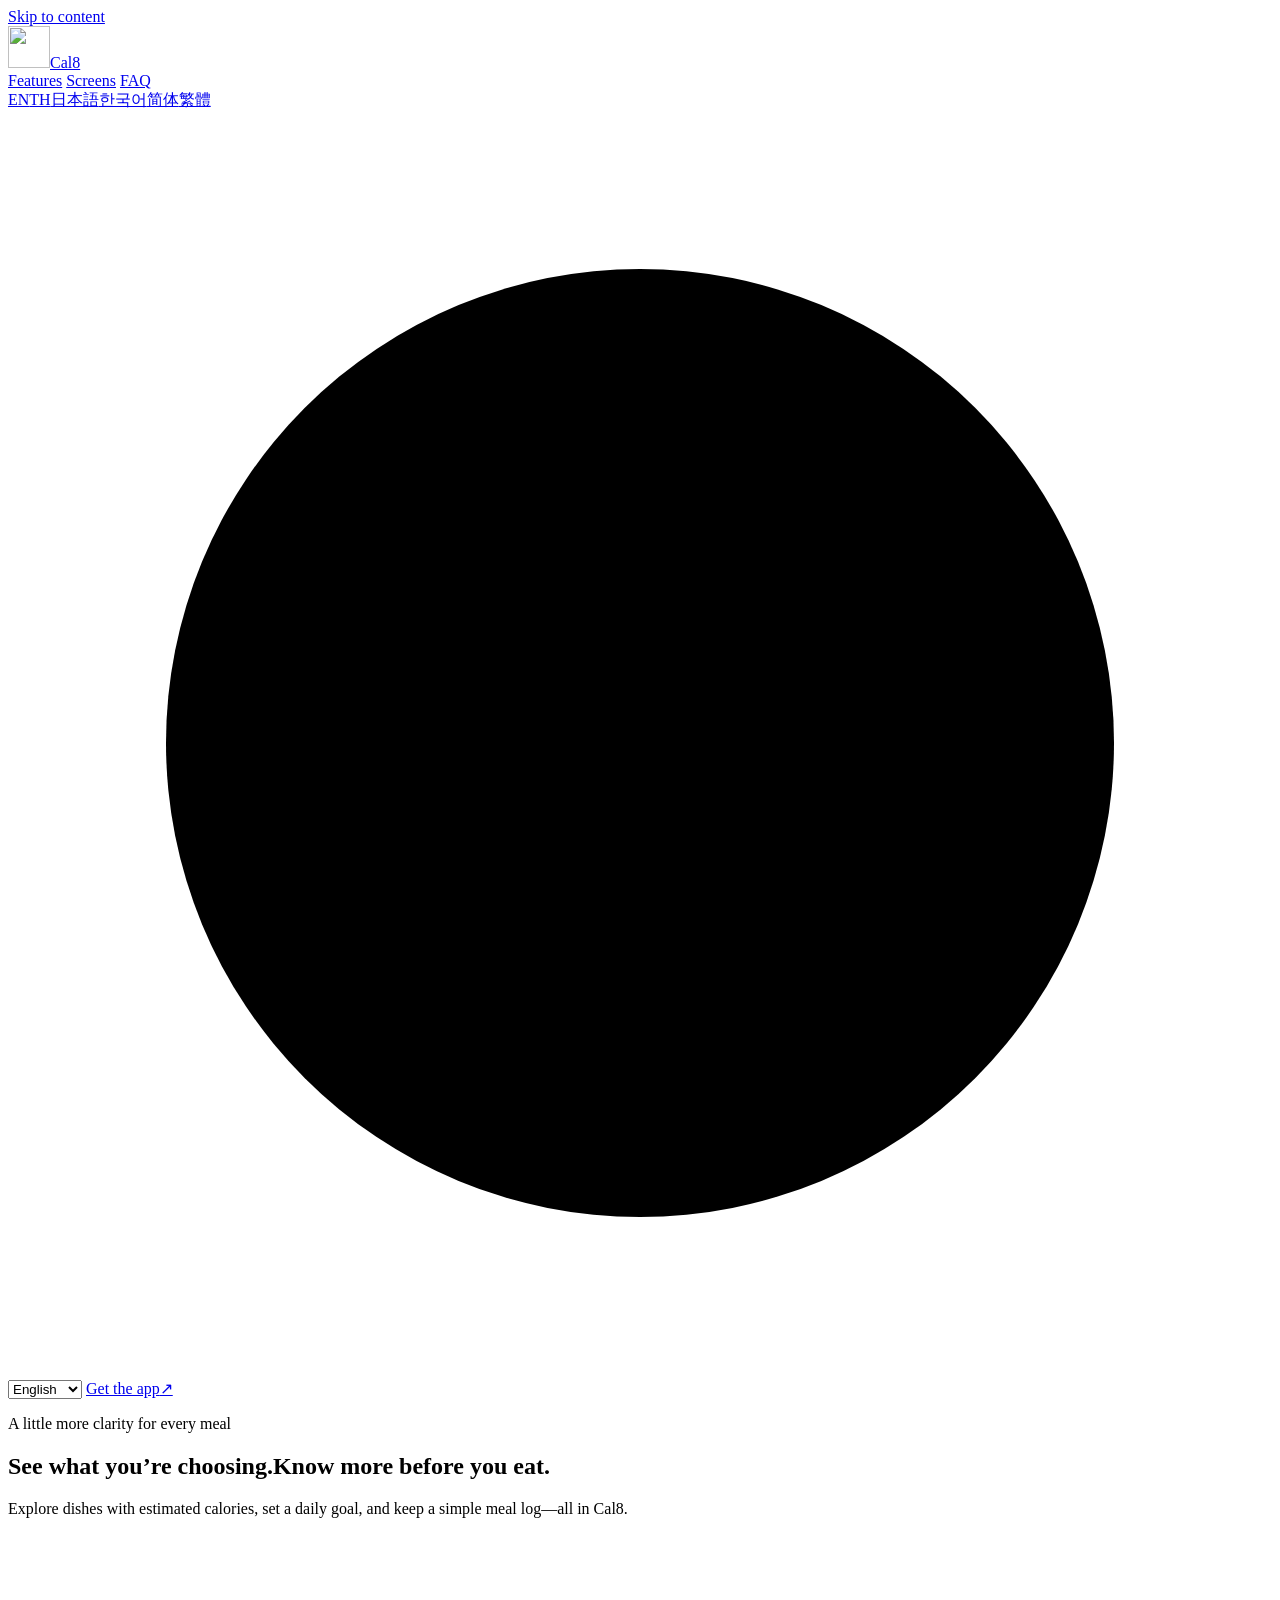
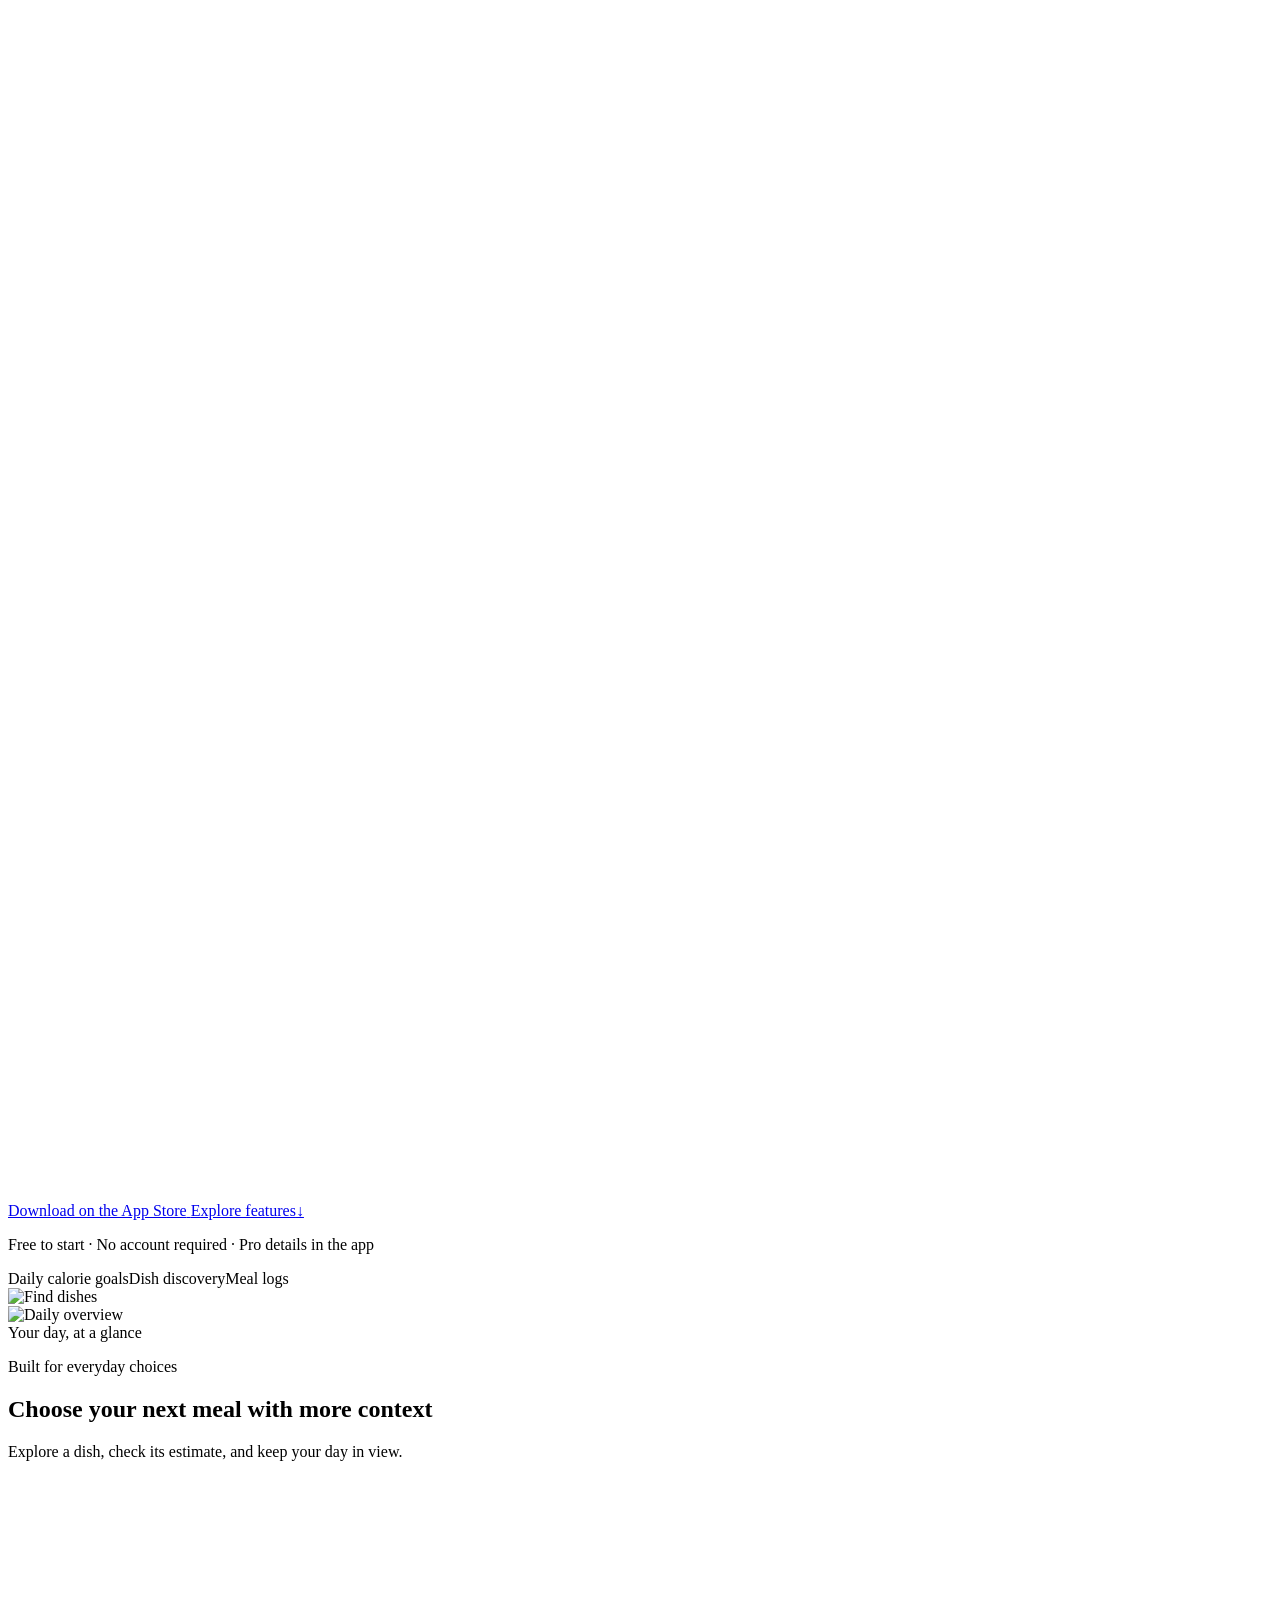
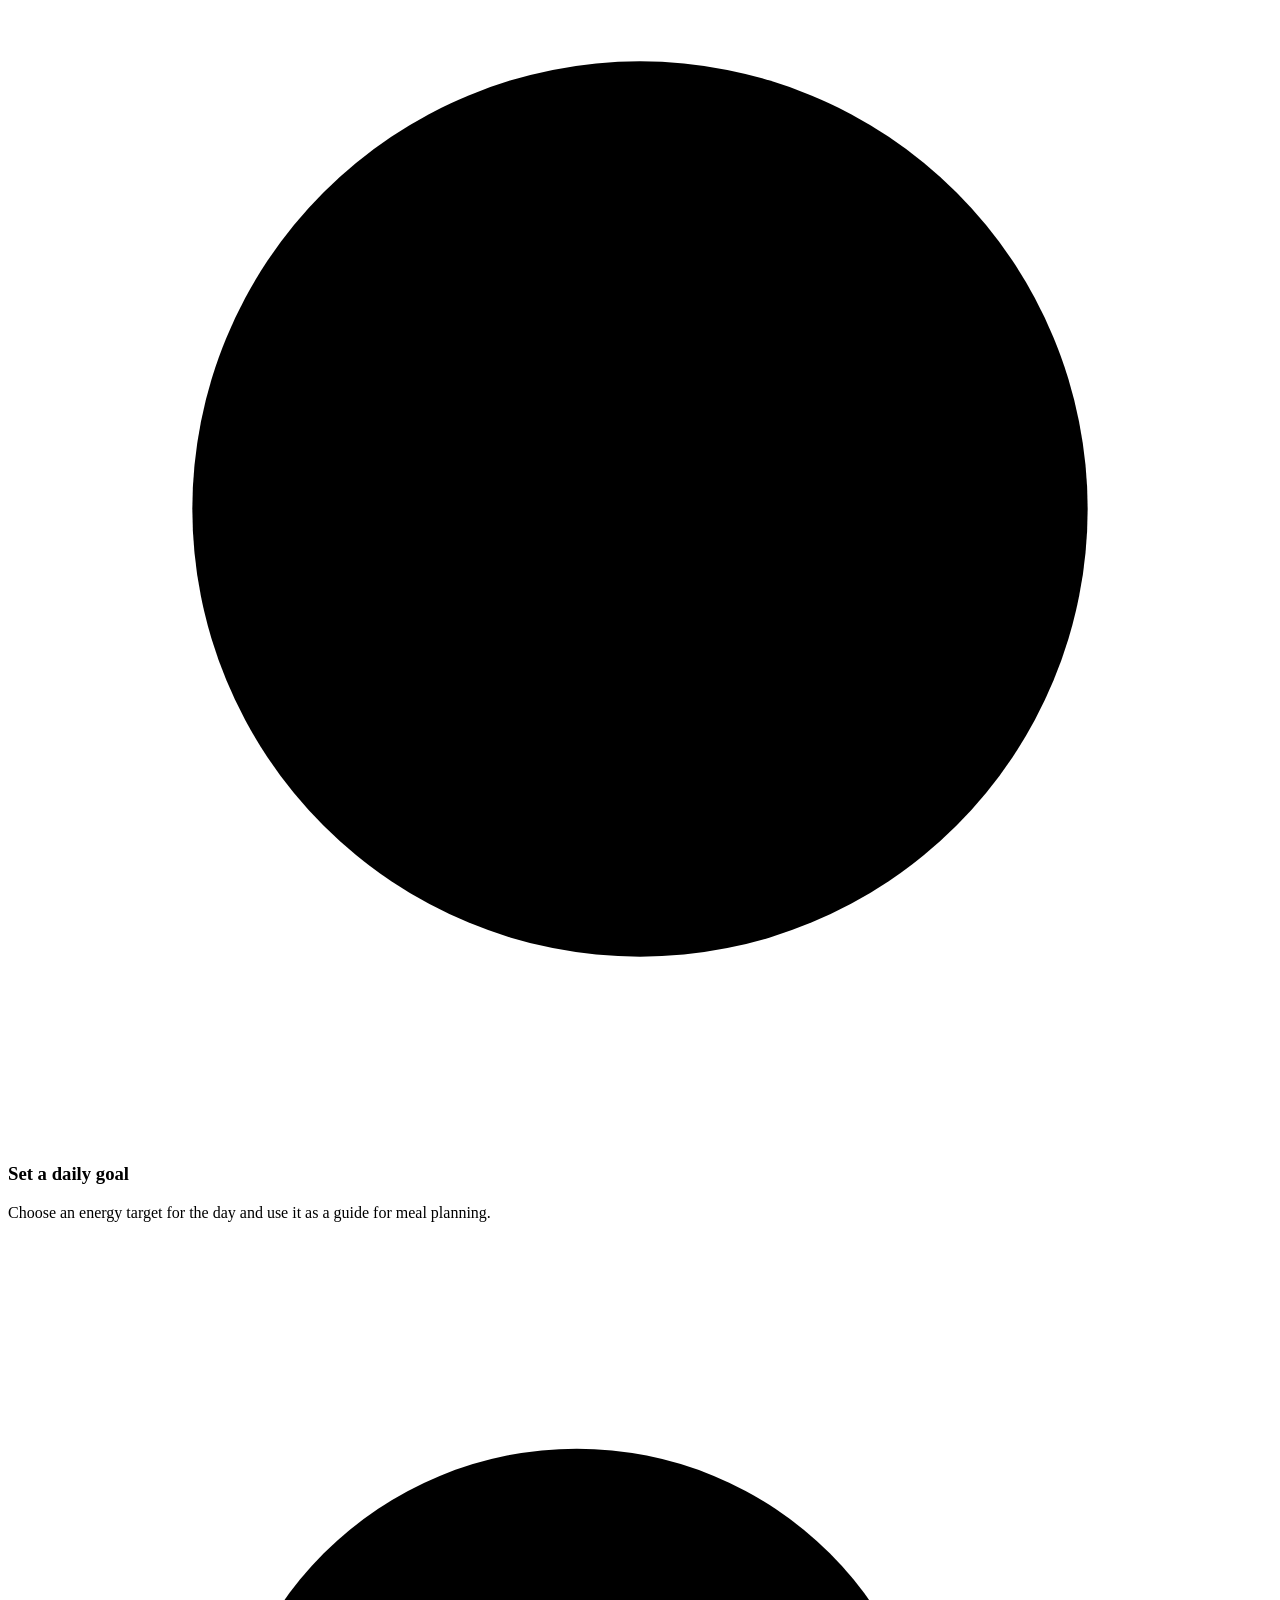
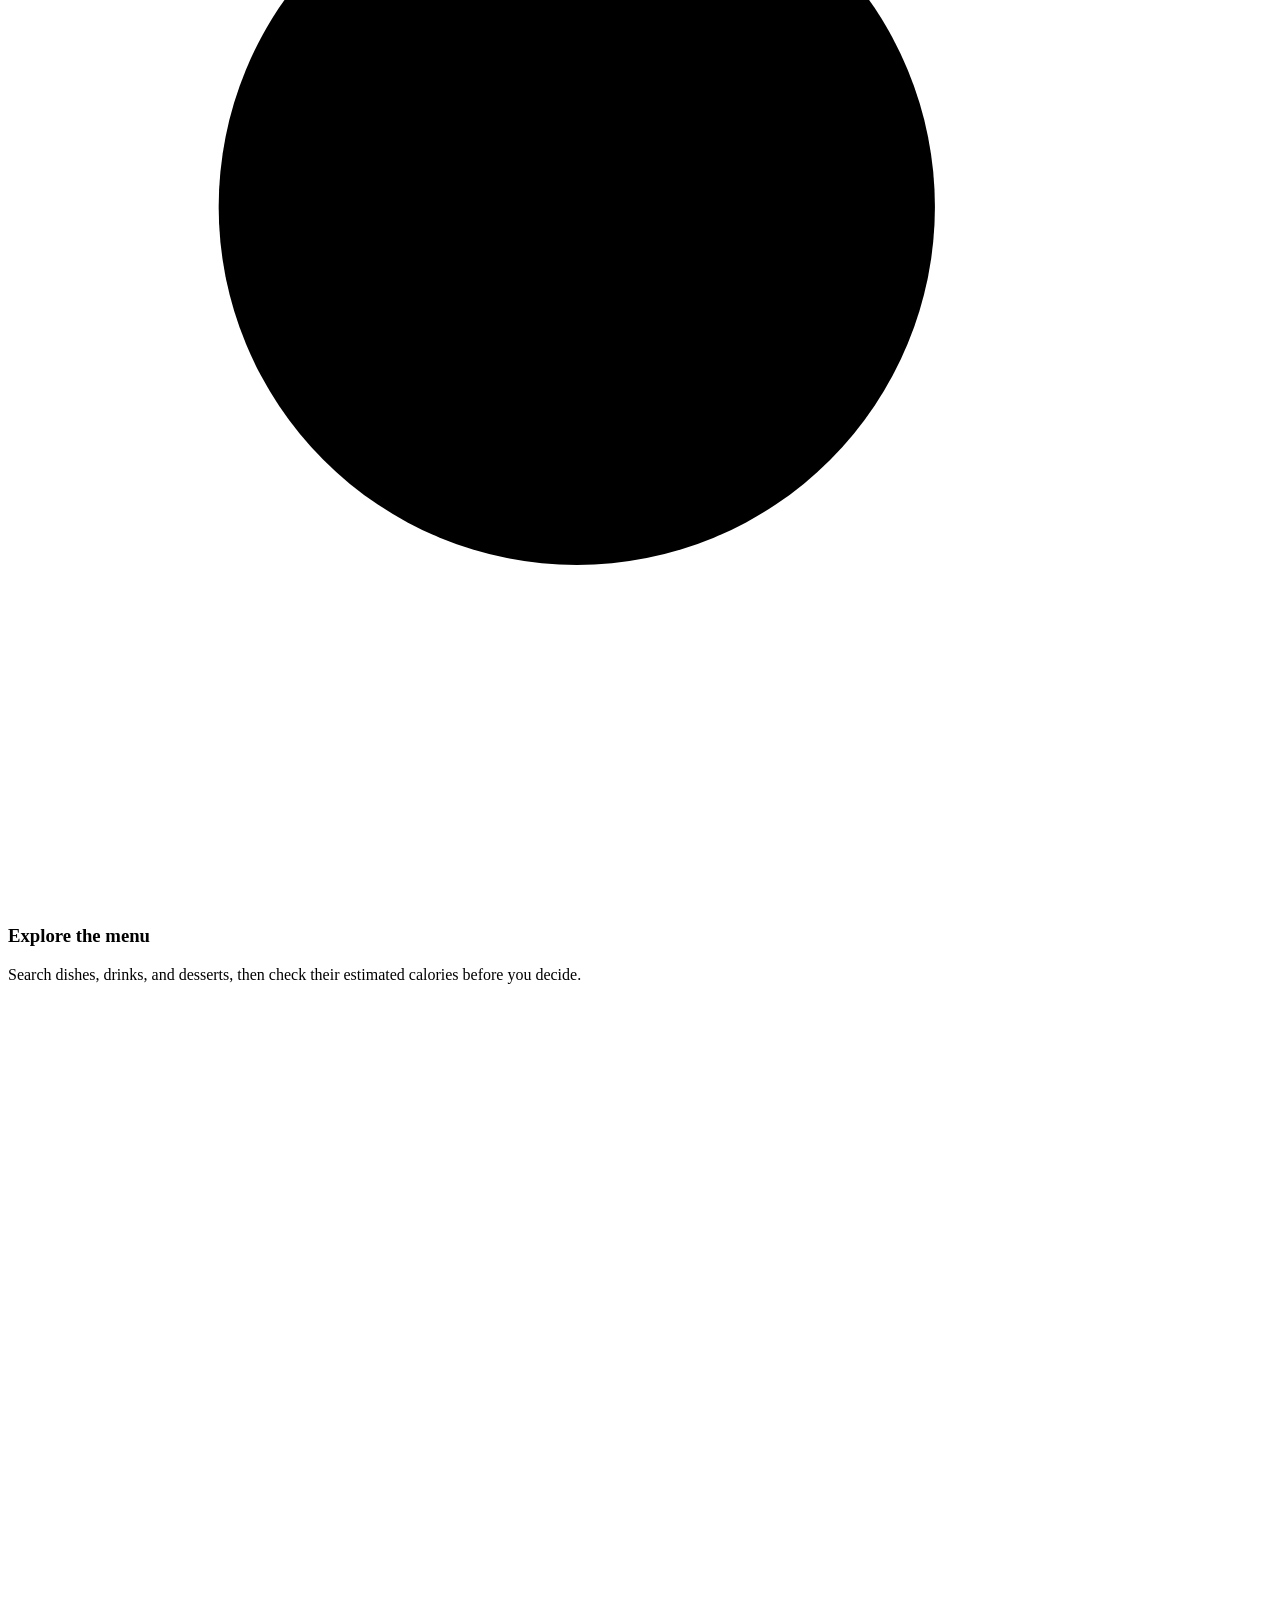
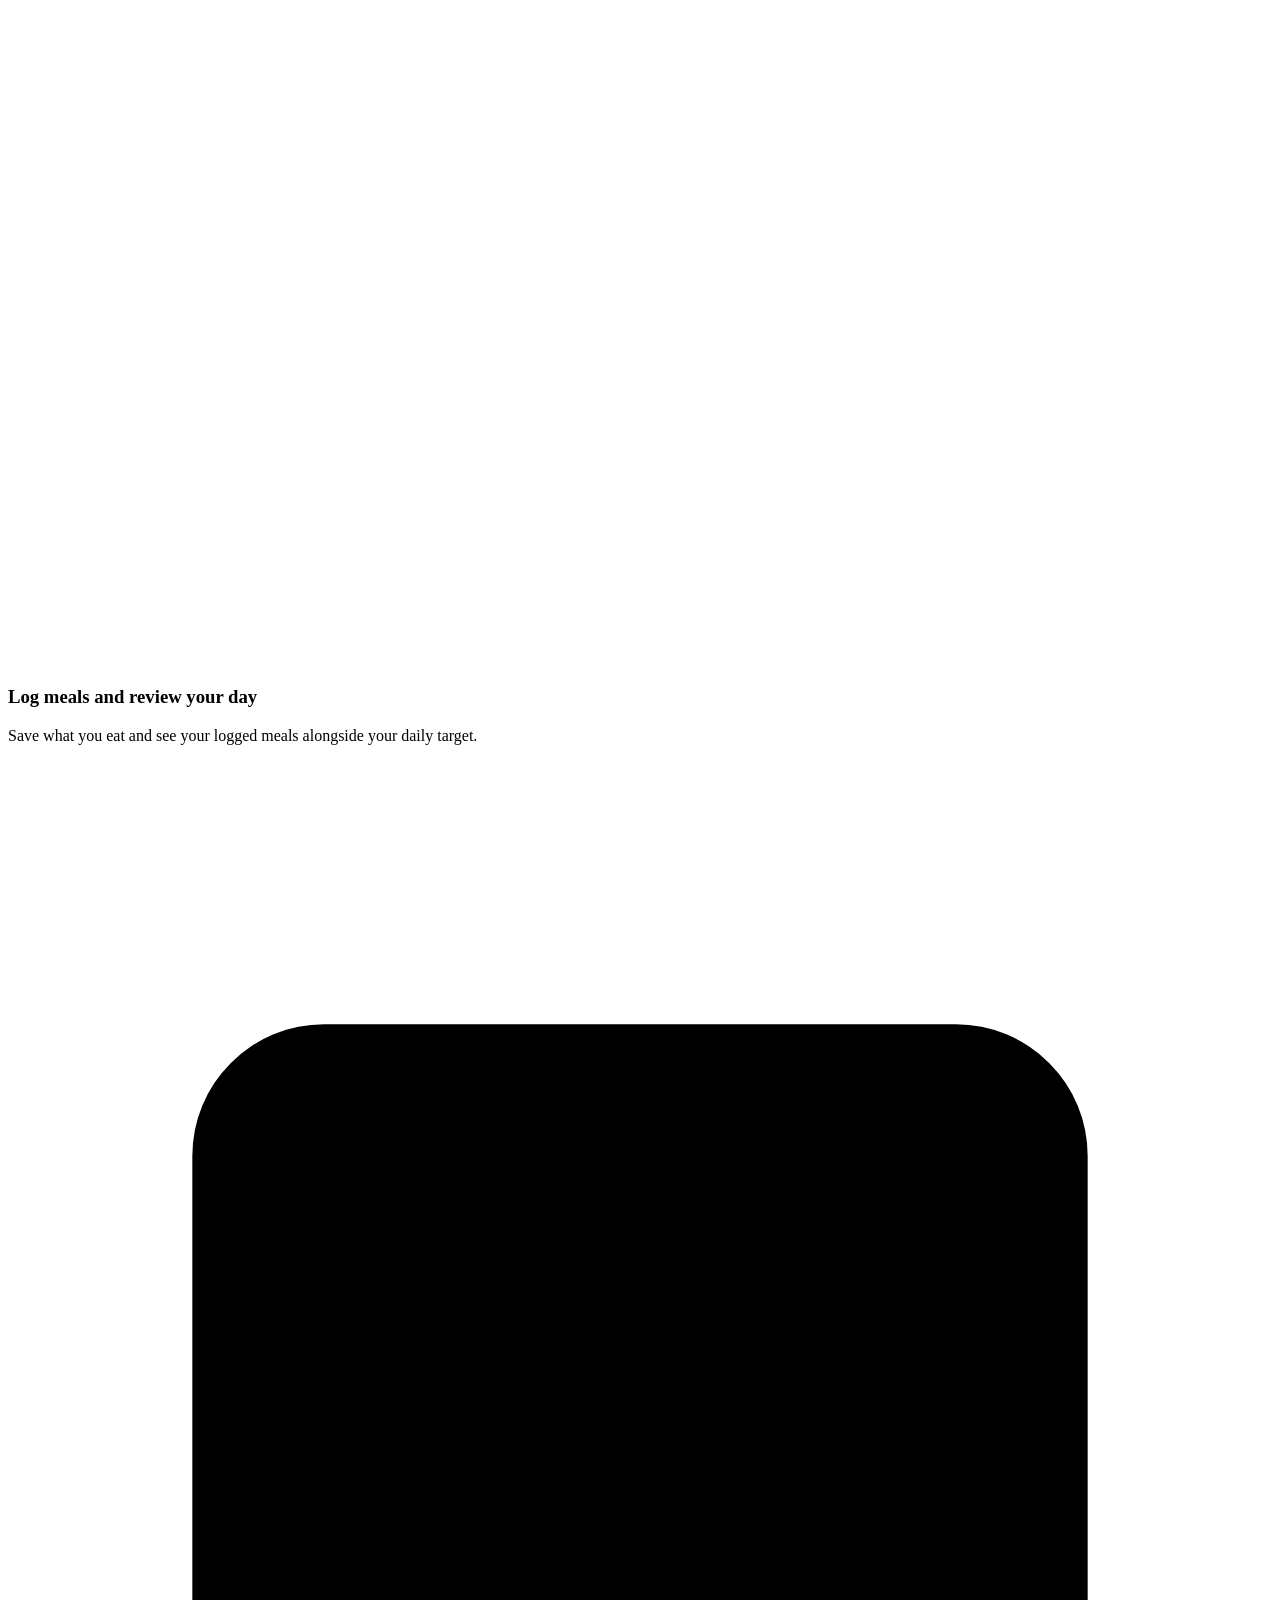
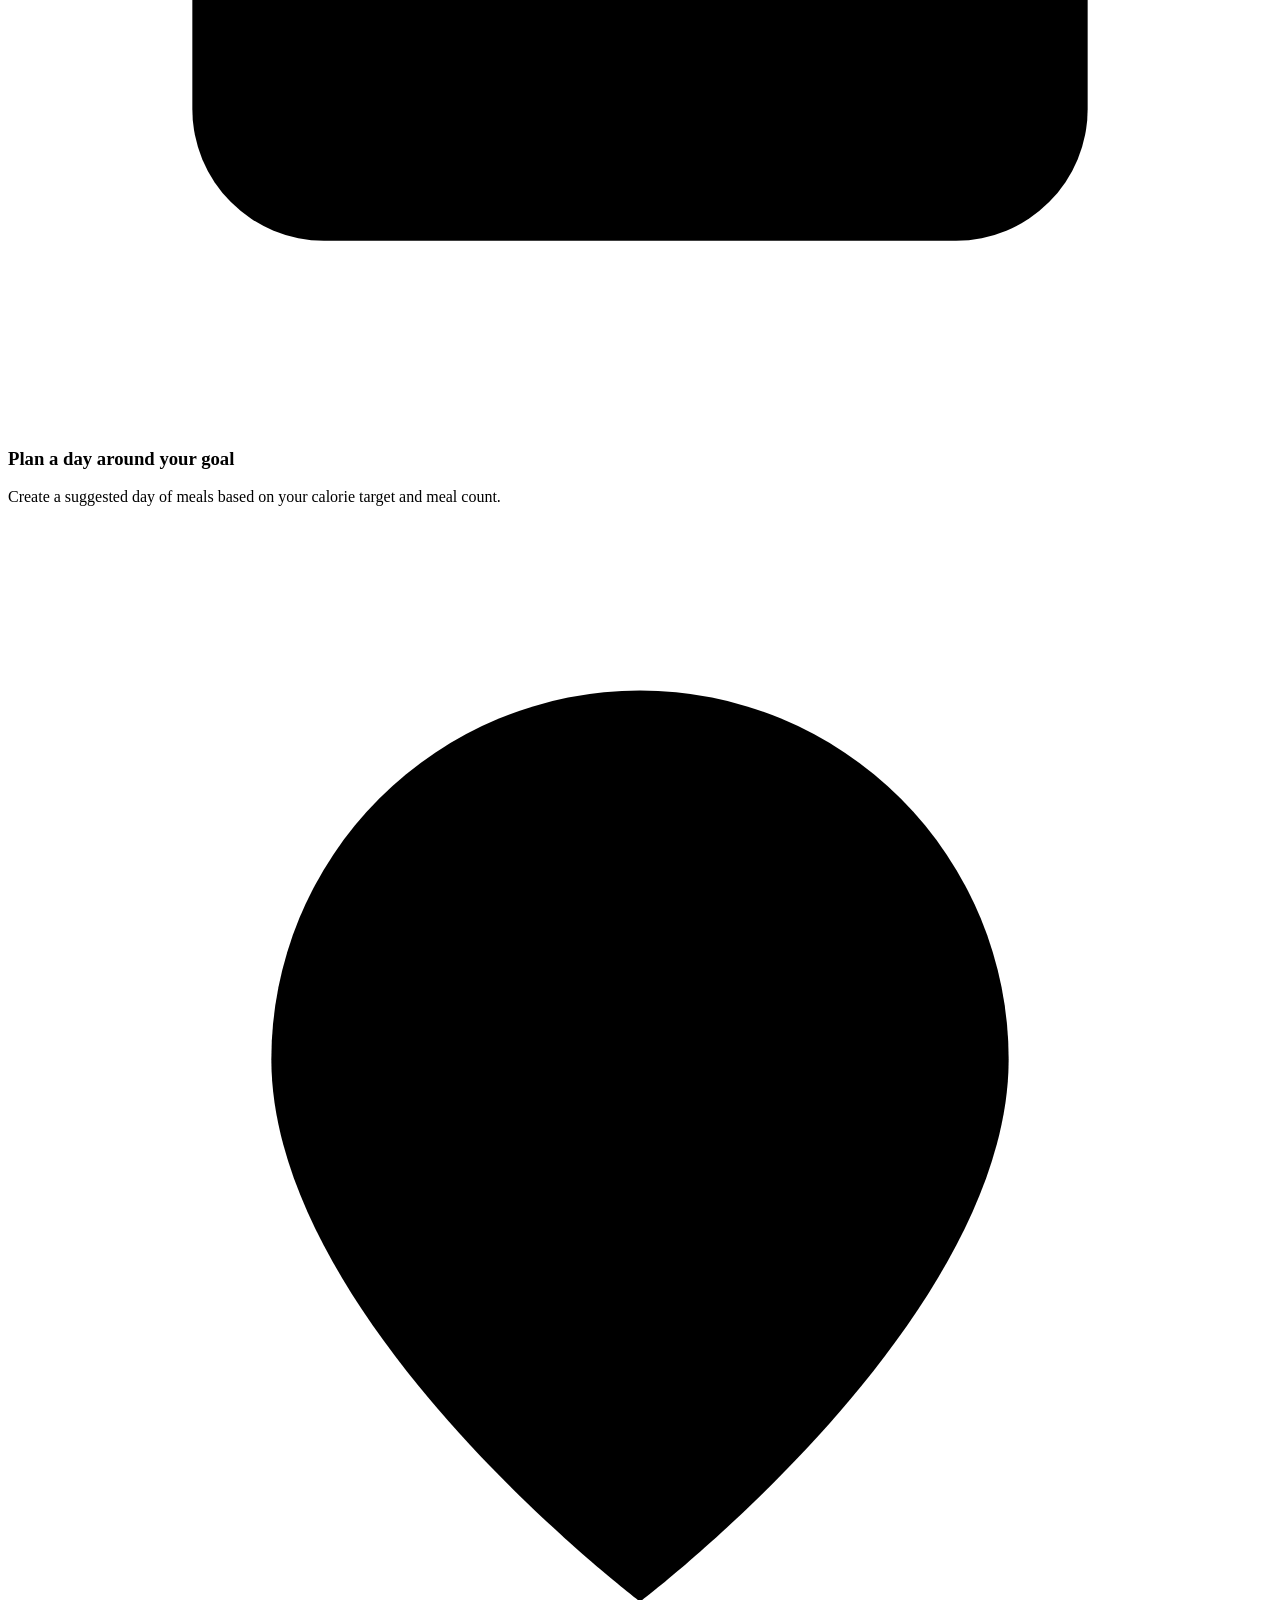
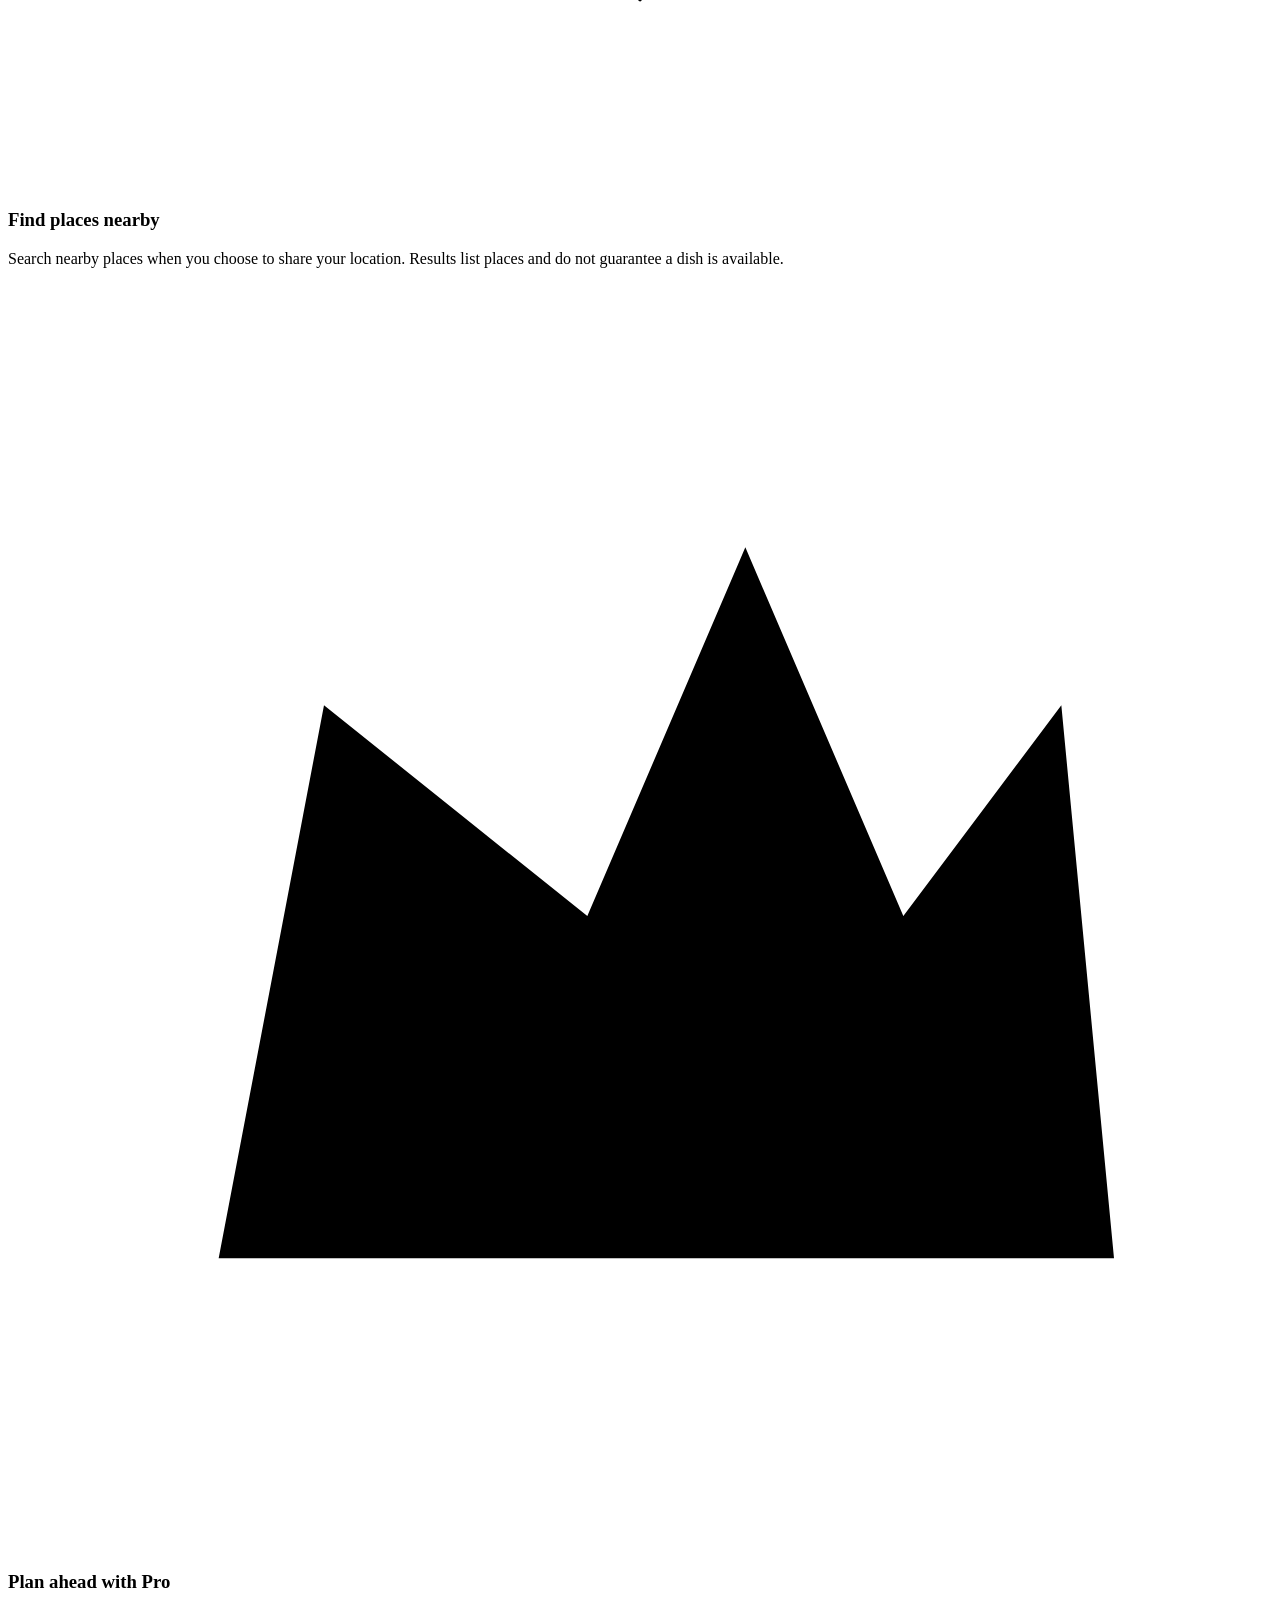
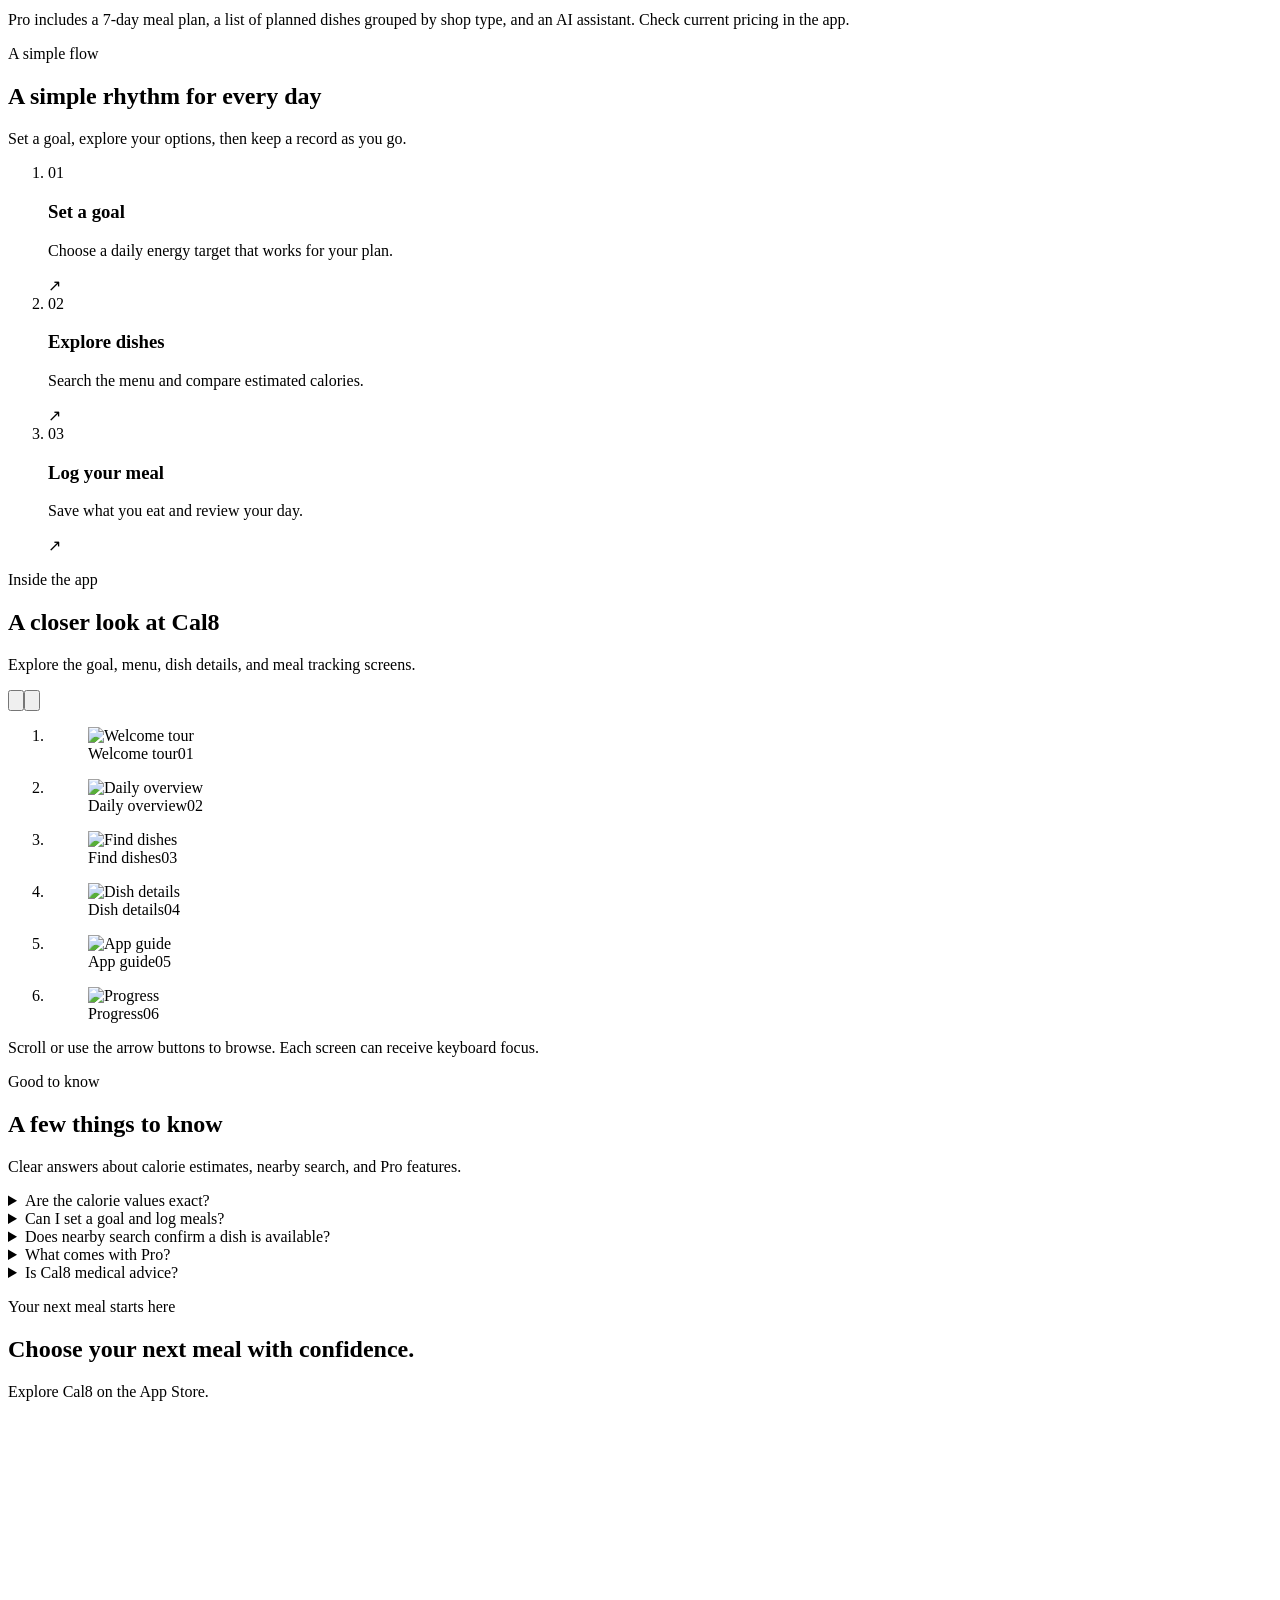
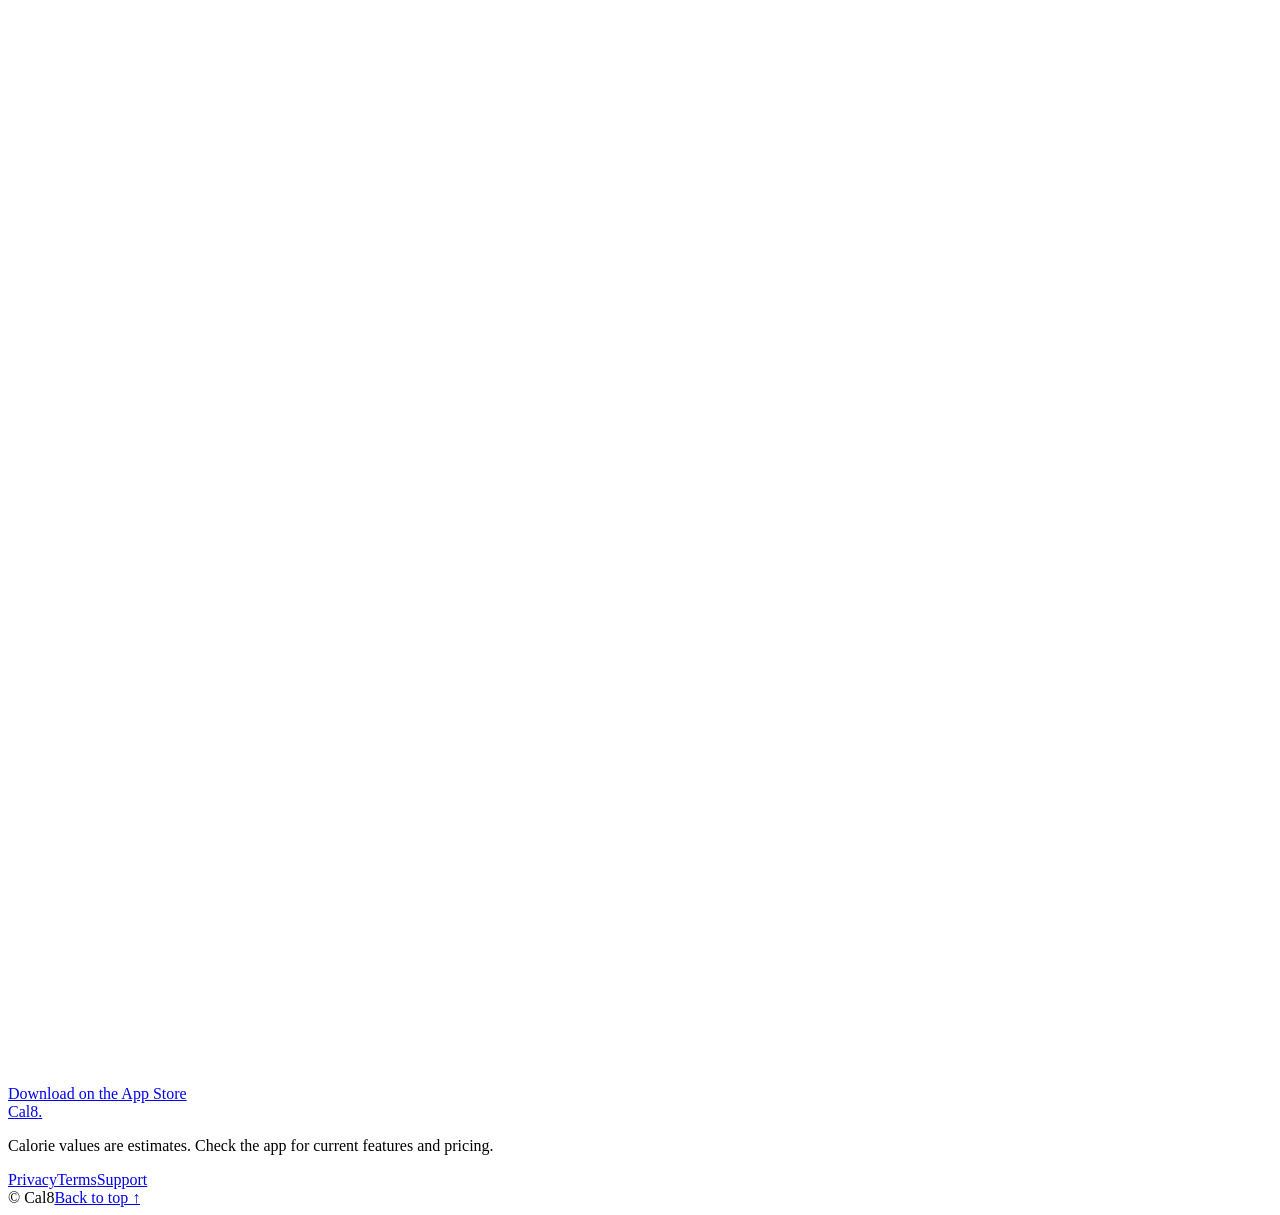
==== commit dafa54ea: "Cal8 site v2: English-first modern redesign" ====
--- a/en/index.html
+++ b/en/index.html
@@ -3,53 +3,147 @@
 <head>
   <meta charset="utf-8">
   <meta name="viewport" content="width=device-width, initial-scale=1">
-  <meta name="theme-color" content="#f4f7f5">
-  <meta name="description" content="Set a calorie goal, explore dishes from around the world, log meals, and find nearby places. Free to start, no account required.">
+  <meta name="theme-color" content="#f8f7fc">
+  <meta name="description" content="Explore dishes with estimated calories, set a daily goal, and log meals with Cal8. Free to start, no account required.">
   <meta property="og:type" content="website">
-  <meta property="og:title" content="Cal8 — Check calories before you choose">
-  <meta property="og:description" content="Set a calorie goal, explore dishes from around the world, log meals, and find nearby places. Free to start, no account required.">
+  <meta property="og:title" content="Cal8 — Know more before you choose">
+  <meta property="og:description" content="Explore dishes with estimated calories, set a daily goal, and log meals with Cal8. Free to start, no account required.">
+  <meta property="og:url" content="https://notthedream.github.io/cal8/">
   <meta property="og:image" content="https://notthedream.github.io/cal8/assets/og-en-1200x630.jpg">
   <meta name="twitter:card" content="summary_large_image">
-  <meta name="twitter:title" content="Cal8 — Check calories before you choose">
-  <meta name="twitter:description" content="Set a calorie goal, explore dishes from around the world, log meals, and find nearby places. Free to start, no account required.">
+  <meta name="twitter:title" content="Cal8 — Know more before you choose">
+  <meta name="twitter:description" content="Explore dishes with estimated calories, set a daily goal, and log meals with Cal8. Free to start, no account required.">
   <meta name="twitter:image" content="https://notthedream.github.io/cal8/assets/og-en-1200x630.jpg">
   <meta name="apple-itunes-app" content="app-id=6823683906">
-  <title>Cal8 — Check calories before you choose</title>
-  <link rel="icon" href="/cal8/assets/app-icon.png">
-  <link rel="canonical" href="https://notthedream.github.io/cal8/en/">
+  <title>Cal8 — Know more before you choose</title>
+  <link rel="canonical" href="https://notthedream.github.io/cal8/">
   <meta property="og:locale" content="en_US">
-  <meta property="og:url" content="https://notthedream.github.io/cal8/en/">
+  <link rel="alternate" hreflang="en" href="https://notthedream.github.io/cal8/">
   <link rel="alternate" hreflang="th" href="https://notthedream.github.io/cal8/th/">
-  <link rel="alternate" hreflang="en" href="https://notthedream.github.io/cal8/en/">
   <link rel="alternate" hreflang="ja" href="https://notthedream.github.io/cal8/ja/">
+  <link rel="alternate" hreflang="ko" href="https://notthedream.github.io/cal8/ko/">
   <link rel="alternate" hreflang="zh-Hans" href="https://notthedream.github.io/cal8/zh-Hans/">
   <link rel="alternate" hreflang="zh-Hant" href="https://notthedream.github.io/cal8/zh-Hant/">
-  <link rel="alternate" hreflang="ko" href="https://notthedream.github.io/cal8/ko/">
   <link rel="alternate" hreflang="x-default" href="https://notthedream.github.io/cal8/">
-  <script type="application/ld+json" id="app-schema">{"@context":"https://schema.org","@type":"MobileApplication","name":"Cal8","description":"Set a calorie goal, explore dishes from around the world, log meals, and find nearby places. Free to start, no account required.","applicationCategory":"HealthApplication","applicationSubCategory":"Health & Fitness","operatingSystem":"iOS","image":"https://notthedream.github.io/cal8/assets/app-icon.png","url":"https://notthedream.github.io/cal8/en/","installUrl":"https://apps.apple.com/app/id6823683906","offers":{"@type":"Offer","price":0,"priceCurrency":"USD","url":"https://apps.apple.com/app/id6823683906"}}</script>
-  <style>
-:root{color-scheme:light;--bg:#f4f7f5;--card:#fff;--ink:#1b2923;--mute:#53635b;--line:#dce5df;--green:#176b45;--teal:#006a70;--violet:#5540b4;--coral:#ad3356;--amber:#805200;--wrap:1160px;--shadow:0 16px 42px rgba(23,48,36,.12)}*{box-sizing:border-box}html{scroll-behavior:smooth;scroll-padding-top:80px}body{margin:0;background:var(--bg);color:var(--ink);font:16px/1.65 -apple-system,BlinkMacSystemFont,"Segoe UI","Noto Sans Thai","Hiragino Sans","Yu Gothic",sans-serif;-webkit-font-smoothing:antialiased}a{color:inherit}img{display:block;max-width:100%}svg{width:22px;height:22px;fill:none;stroke:currentColor;stroke-width:1.8;stroke-linecap:round;stroke-linejoin:round}.wrap{width:min(var(--wrap),calc(100% - 48px));margin:auto}.sr{position:absolute;width:1px;height:1px;padding:0;margin:-1px;overflow:hidden;clip:rect(0,0,0,0);white-space:nowrap;border:0}.top{position:sticky;top:0;z-index:10;background:rgba(244,247,245,.9);backdrop-filter:blur(16px);border-bottom:1px solid var(--line)}.top-inner{min-height:72px;display:flex;align-items:center;justify-content:space-between;gap:16px}.brand{display:flex;align-items:center;gap:10px;font-size:20px;font-weight:850;letter-spacing:-.04em;text-decoration:none}.brand img{width:42px;height:42px;border-radius:13px;box-shadow:0 5px 12px rgba(24,33,48,.16)}.top-actions{display:flex;align-items:center;gap:12px}.lang,.top-store{min-height:42px;padding:0 13px;border:1px solid var(--line);border-radius:999px;background:#fff;color:var(--ink);font:inherit;font-size:13px;font-weight:700}.top-store{display:flex;align-items:center;gap:8px;text-decoration:none}.top-store svg{width:17px;color:var(--green)}.hero{overflow:hidden;background:linear-gradient(128deg,#e4f7ec,#edf8f8 48%,#fff0f3);border-bottom:1px solid #d8ebe0}.hero-inner{display:grid;grid-template-columns:minmax(0,1.05fr) minmax(350px,.95fr);align-items:center;gap:44px;min-height:625px;padding:58px 0 46px}.eyebrow{display:inline-flex;align-items:center;gap:9px;margin:0 0 15px;padding:7px 12px;border:1px solid #d4e7db;border-radius:999px;background:#ffffffc9;color:var(--green);font-size:12px;font-weight:800}.dot{width:8px;height:8px;border-radius:50%;background:linear-gradient(140deg,var(--teal),var(--violet))}h1,h2,h3,p{margin-top:0}h1{max-width:650px;margin-bottom:17px;font-size:clamp(42px,6vw,70px);font-weight:820;line-height:1.06;letter-spacing:-.055em}.grad{background:linear-gradient(100deg,var(--green),var(--teal),var(--violet),var(--coral));-webkit-background-clip:text;background-clip:text;color:transparent}.lead{max-width:570px;margin-bottom:24px;color:var(--mute);font-size:clamp(17px,1.8vw,20px);line-height:1.7}.actions,.trust{display:flex;flex-wrap:wrap;align-items:center;gap:10px}.button{min-height:50px;display:inline-flex;align-items:center;justify-content:center;gap:9px;padding:0 18px;border:1px solid var(--line);border-radius:999px;background:#fff;color:var(--ink);font:inherit;font-size:14px;font-weight:760;text-decoration:none;cursor:pointer;transition:transform .18s,box-shadow .18s}.button:hover{transform:translateY(-2px);box-shadow:0 10px 24px #1730241c}.primary{border-color:transparent;background:linear-gradient(110deg,var(--green),var(--teal) 50%,var(--violet));color:#fff;box-shadow:0 8px 20px #176b452e}.button svg{width:18px;height:18px}.under{margin:11px 0 0;color:var(--mute);font-size:12px;font-weight:600}.trust{margin-top:21px}.pill{padding:7px 11px;border:1px solid #dce5df;border-radius:999px;background:#ffffffc9;color:var(--mute);font-size:12px;font-weight:650}.hero-art{position:relative;min-height:540px;display:flex;align-items:center;justify-content:center}.orbit{position:absolute;width:390px;height:390px;border:1px solid #006a7028;border-radius:50%}.orbit:after{content:"";position:absolute;inset:40px;border:1px solid #ad335629;border-radius:50%}.phone{position:absolute;overflow:hidden;aspect-ratio:1320/2868;padding:6px;border:1px solid #17241e24;border-radius:33px;background:#18231d;box-shadow:0 26px 55px #12281c3d}.phone img,.gallery-phone img{width:100%;height:100%;border-radius:25px;object-fit:cover}.phone-front{z-index:2;width:226px;transform:translate(37px,2px) rotate(2deg)}.phone-back{z-index:1;width:194px;transform:translate(-120px,-5px) rotate(-7deg)}.float{position:absolute;z-index:3;display:flex;align-items:center;gap:9px;padding:8px 12px 8px 8px;border:1px solid var(--line);border-radius:14px;background:#fff;box-shadow:var(--shadow);font-size:11px;font-weight:750;white-space:nowrap}.float-top{top:58px;right:0}.float-bottom{bottom:49px;left:0}.tile{width:33px;height:33px;display:grid;place-items:center;border-radius:10px;background:linear-gradient(145deg,var(--teal),var(--violet));color:#fff;box-shadow:0 5px 12px #18213029}.tile svg{width:18px;height:18px}.tile-coral{background:linear-gradient(145deg,var(--coral),#cf5067)}.app-badge{position:absolute;right:2px;bottom:0;width:54px;height:54px;border:3px solid #fff;border-radius:16px;box-shadow:var(--shadow)}.section{padding:82px 0}.section-head{max-width:720px;margin-bottom:31px}.section-head h2{margin-bottom:10px;font-size:clamp(30px,4vw,45px);line-height:1.15;letter-spacing:-.045em}.section-head p{margin:0;color:var(--mute);font-size:15px}.features{display:grid;grid-template-columns:repeat(3,minmax(0,1fr));gap:15px}.feature{min-height:225px;padding:24px;border:1px solid var(--line);border-radius:23px;background:#fff;box-shadow:0 4px 18px #1730240b;transition:transform .18s,box-shadow .18s}.feature:hover{transform:translateY(-3px);box-shadow:var(--shadow)}.icon{width:47px;height:47px;display:grid;place-items:center;margin-bottom:16px;border-radius:14px;background:linear-gradient(145deg,var(--green),var(--teal));color:#fff;box-shadow:0 5px 12px #18213029}.feature:nth-child(2) .icon{background:linear-gradient(145deg,var(--violet),#7652c3)}.feature:nth-child(3) .icon{background:linear-gradient(145deg,var(--coral),#cf5067)}.icon svg{width:23px;height:23px}.feature h3{margin-bottom:7px;font-size:18px}.feature p{margin:0;color:var(--mute);font-size:13px;line-height:1.75}.gallery-section{padding:65px 0;background:linear-gradient(180deg,#e8f2ec,#f4f7f5)}.gallery-head{max-width:700px;margin-bottom:28px}.gallery-head h2{margin-bottom:8px;font-size:clamp(28px,3.6vw,39px);letter-spacing:-.04em}.gallery-head p{margin:0;color:var(--mute);font-size:14px}.gallery{display:grid;grid-template-columns:repeat(6,minmax(0,1fr));align-items:start;gap:15px}.gallery figure{min-width:0;margin:0}.gallery figure:nth-child(even){margin-top:25px}.gallery-phone{overflow:hidden;aspect-ratio:1320/2868;padding:5px;border-radius:22px;background:#18231d;box-shadow:0 14px 30px #12281c2b}.gallery-phone img{border-radius:17px}.gallery figcaption{padding:8px 2px 0;color:var(--green);font-size:10px;font-weight:850;letter-spacing:.1em}.steps{display:grid;grid-template-columns:repeat(3,minmax(0,1fr));gap:13px}.step{min-height:140px;padding:20px;border:1px solid var(--line);border-radius:19px;background:linear-gradient(135deg,#fff,#f7faf7)}.step b{display:block;margin-bottom:8px;color:var(--violet);font-size:12px}.step p{margin:0;color:var(--mute);font-size:14px}.probox{display:grid;grid-template-columns:minmax(0,1fr) 145px;align-items:center;gap:25px;padding:31px;border-radius:29px;background:linear-gradient(115deg,var(--green),var(--teal) 52%,var(--violet));color:#fff;box-shadow:0 18px 45px #176b452b}.probox h2{margin-bottom:8px;font-size:clamp(24px,3vw,34px);line-height:1.2}.probox p{max-width:680px;margin:0;color:#ffffffd9;font-size:14px}.probox .button{margin-top:17px;color:var(--ink)}.pro-art{justify-self:center;width:122px;height:122px;display:grid;place-items:center;border:1px solid #ffffff55;border-radius:35px;background:#ffffff1f;transform:rotate(5deg)}.pro-art svg{width:58px;height:58px;stroke-width:1.4}.notice{display:flex;gap:13px;max-width:900px;margin:auto;padding:17px 19px;border:1px solid #eadbb3;border-radius:17px;background:#fff8e7;color:var(--mute);font-size:13px}.notice-icon{width:29px;height:29px;flex:none;display:grid;place-items:center;border-radius:9px;background:#f4e8c7;color:var(--amber)}.notice-icon svg{width:17px}.notice strong{color:var(--ink)}.final{padding:63px 0 72px;text-align:center;background:radial-gradient(ellipse at 50% 100%,#e3f3e9,transparent 68%)}.final h2{max-width:800px;margin:0 auto 10px;font-size:clamp(32px,5vw,53px);line-height:1.1;letter-spacing:-.05em}.final p{max-width:600px;margin:0 auto 21px;color:var(--mute)}footer{padding:28px 0 19px;border-top:1px solid var(--line);background:#ffffff70}.footrow,.footbottom{display:flex;align-items:center;justify-content:space-between;gap:20px}.footbrand{font-weight:850;font-size:18px}.footnote{margin:5px 0 0;color:var(--mute);font-size:11px}.legal{display:flex;flex-wrap:wrap;gap:20px}.legal a,.backtop{color:var(--mute);font-size:12px;font-weight:700;text-decoration:none}.legal a:hover,.backtop:hover{color:var(--green)}.footbottom{min-height:47px;margin-top:18px;padding-top:13px;border-top:1px solid var(--line);color:var(--mute);font-size:10px}.backtop{display:flex;align-items:center;gap:5px}.backtop svg{width:14px;height:14px}:focus-visible{outline:3px solid #006a70a6;outline-offset:3px}@media(max-width:900px){.hero-inner{grid-template-columns:1fr minmax(310px,.82fr);gap:22px;min-height:570px}.hero-art{min-height:470px}.phone-front{width:205px}.phone-back{width:177px;transform:translate(-107px,-3px) rotate(-7deg)}.orbit{width:340px;height:340px}.gallery{grid-template-columns:repeat(3,minmax(0,1fr));row-gap:16px}}@media(max-width:700px){.wrap{width:calc(100% - 36px)}.top-inner{min-height:65px}.brand{font-size:18px}.brand img{width:37px;height:37px}.top-store{width:42px;min-width:42px;justify-content:center;padding:0}.top-store span{position:absolute;width:1px;height:1px;overflow:hidden;clip:rect(0,0,0,0)}.hero-inner{grid-template-columns:1fr;gap:5px;min-height:0;padding:40px 0 8px}h1{font-size:clamp(40px,11vw,60px)}.lead{font-size:16px}.hero-art{min-height:420px;margin-top:3px}.phone-front{width:180px;transform:translate(24px,2px) rotate(2deg)}.phone-back{width:157px;transform:translate(-97px,-2px) rotate(-7deg)}.orbit{width:305px;height:305px}.float-top{top:36px}.float-bottom{bottom:28px}.app-badge{width:48px;height:48px}.section{padding:64px 0}.features,.steps{grid-template-columns:1fr}.feature{min-height:0;padding:21px}.gallery-section{padding:54px 0}.gallery{display:flex;overflow-x:auto;gap:13px;padding:2px 1px 13px;scroll-snap-type:x mandatory}.gallery figure{flex:0 0 min(39vw,170px);scroll-snap-align:start}.gallery figure:nth-child(even){margin-top:18px}.probox{grid-template-columns:1fr;padding:24px}.pro-art{display:none}.notice{padding:14px}.footrow,.footbottom{align-items:flex-start;flex-direction:column}.legal{gap:16px}.final{padding:52px 0 61px}}@media(prefers-reduced-motion:reduce){html{scroll-behavior:auto}*,*::before,*::after{scroll-behavior:auto!important;transition:none!important}}
-</style>
+  <link rel="icon" href="/cal8/assets/app-icon.png">
+  <link rel="preload" as="image" href="/cal8/assets/shots/en/2-home.png">
+  <link rel="stylesheet" href="/cal8/assets/site.css">
+  <script type="application/ld+json">{"@context":"https://schema.org","@type":"SoftwareApplication","name":"Cal8","description":"Explore dishes with estimated calories, set a daily goal, and log meals with Cal8. Free to start, no account required.","applicationCategory":"HealthApplication","operatingSystem":"iOS","image":"https://notthedream.github.io/cal8/assets/app-icon.png","url":"https://notthedream.github.io/cal8/","downloadUrl":"https://apps.apple.com/app/id6823683906"}</script>
+  <script src="/cal8/assets/site.js" defer></script>
 </head>
 <body>
-<header class="top"><div class="wrap top-inner"><a class="brand" href="#top" aria-label="Cal8"><img src="/cal8/assets/app-icon.png" alt=""><span>Cal8</span></a><div class="top-actions"><a class="top-store" href="https://apps.apple.com/app/id6823683906" target="_blank" rel="noopener"><svg viewBox="0 0 24 24" aria-hidden="true"><path d="M12 3v11m-4-4 4 4 4-4M5 16v4h14v-4"></path></svg><span data-t="download">ดาวน์โหลดบน App Store</span></a><label for="lang"><span id="lang-label" class="sr" data-t="chooseLang">เลือกภาษา</span><select class="lang" id="lang" aria-labelledby="lang-label"><option value="th">ไทย</option><option value="en">English</option><option value="ja">日本語</option><option value="zh-Hans">简体中文</option><option value="zh-Hant">繁體中文</option><option value="ko">한국어</option></select></label></div></div></header>
-<main id="top"><section class="hero"><div class="wrap hero-inner"><div><p class="eyebrow"><i class="dot" aria-hidden="true"></i><span data-t="eyebrow">ตัวช่วยเลือกมื้ออาหาร</span></p><h1><span data-t="headline1">กินอะไรดี?</span><br><span class="grad" data-t="headline2">ลองเช็กแคลก่อนเลือก</span></h1><p class="lead" data-t="lead">ตั้งเป้าพลังงาน ค้นหาเมนูหลายชาติ บันทึกมื้ออาหาร และหาร้านใกล้ตัวได้ในแอปเดียว</p><div class="actions"><a class="button primary" href="https://apps.apple.com/app/id6823683906" target="_blank" rel="noopener"><svg viewBox="0 0 24 24" aria-hidden="true"><path d="M12 3v11m-4-4 4 4 4-4M5 16v4h14v-4"></path></svg><span data-t="download">ดาวน์โหลดบน App Store</span></a><button class="button" id="share" type="button"><svg viewBox="0 0 24 24" aria-hidden="true"><path d="M12 16V4m-4 4 4-4 4 4M5 13v6h14v-6"></path></svg><span data-t="share">แชร์แอป</span></button></div><p class="under" data-t="under">เริ่มใช้ฟรี · ไม่ต้องสมัครบัญชี · ดูราคา Pro ในแอป</p><div class="trust"><span class="pill" data-t="pill1">เป้าหมายแคลอรี</span><span class="pill" data-t="pill2">เมนูหลายชาติ</span><span class="pill" data-t="pill3">บันทึกมื้ออาหาร</span></div></div><div class="hero-art" ><span class="orbit" aria-hidden="true"></span><div class="phone phone-back"><img data-shot="3-search" src="/cal8/assets/shots/en/3-search.png" alt="A screen from Cal8"></div><div class="phone phone-front"><img data-shot="2-home" src="/cal8/assets/shots/en/2-home.png" alt="A screen from Cal8"></div><div class="float float-top"><span class="tile"><svg viewBox="0 0 24 24" aria-hidden="true"><circle cx="12" cy="12" r="8.5"></circle><path d="M12 7v5l3.5 2"></path></svg></span><span data-t="pill1">เป้าหมายแคลอรี</span></div><div class="float float-bottom"><span class="tile tile-coral"><svg viewBox="0 0 24 24" aria-hidden="true"><circle cx="10.8" cy="10.8" r="6.8"></circle><path d="m16 16 4.5 4.5M8 10.8h5.6"></path></svg></span><span data-t="pill2">เมนูหลายชาติ</span></div><img class="app-badge" src="/cal8/assets/app-icon.png" alt=""></div></div></section>
-<section class="section" id="features"><div class="wrap"><div class="section-head"><h2 data-t="featuresTitle">เลือกง่ายขึ้นในทุกมื้อ</h2><p data-t="featuresIntro">เริ่มจากสิ่งที่อยากกิน แล้วใช้เครื่องมือในแอปช่วยวางแผนและติดตาม</p></div><div class="features"><article class="feature"><div class="icon" aria-hidden="true"><svg viewBox="0 0 24 24"><circle cx="12" cy="12" r="8.5"></circle><path d="M12 7v5l3.5 2"></path></svg></div><h3 data-t="f1title">ตั้งเป้าพลังงาน</h3><p data-t="f1body">กำหนดเป้าหมายประจำวันและจัดจำนวนมื้อให้เข้ากับกิจวัตร</p></article><article class="feature"><div class="icon" aria-hidden="true"><svg viewBox="0 0 24 24"><circle cx="10.8" cy="10.8" r="6.8"></circle><path d="m16 16 4.5 4.5M8 10.8h5.6"></path></svg></div><h3 data-t="f2title">ค้นหาและบันทึกเมนู</h3><p data-t="f2body">เลือกดูอาหาร เครื่องดื่ม และของหวาน พร้อมค่าแคลอรีโดยประมาณ แล้วบันทึกมื้อที่กิน</p></article><article class="feature"><div class="icon" aria-hidden="true"><svg viewBox="0 0 24 24"><path d="M19 10c0 5.2-7 11-7 11S5 15.2 5 10a7 7 0 1 1 14 0Z"></path><circle cx="12" cy="10" r="2.2"></circle></svg></div><h3 data-t="f3title">หาร้านใกล้ตัว</h3><p data-t="f3body">อนุญาตตำแหน่งเพื่อค้นหาร้านใกล้คุณ และขยายระยะค้นหาได้ถึง 10 กม.</p></article></div></div></section>
-<section class="gallery-section"><div class="wrap"><div class="gallery-head"><h2 data-t="screensTitle">หน้าจอของ Cal8</h2><p data-t="screensIntro">ดูตัวอย่างการตั้งเป้า ค้นหาเมนู และบันทึกมื้ออาหาร</p></div><div class="gallery"><figure><div class="gallery-phone"><img data-shot="1-intro" src="/cal8/assets/shots/en/1-intro.png" alt="A screen from Cal8"></div><figcaption>01</figcaption></figure><figure><div class="gallery-phone"><img data-shot="2-home" src="/cal8/assets/shots/en/2-home.png" alt="A screen from Cal8"></div><figcaption>02</figcaption></figure><figure><div class="gallery-phone"><img data-shot="3-search" src="/cal8/assets/shots/en/3-search.png" alt="A screen from Cal8"></div><figcaption>03</figcaption></figure><figure><div class="gallery-phone"><img data-shot="4-detail" src="/cal8/assets/shots/en/4-detail.png" alt="A screen from Cal8"></div><figcaption>04</figcaption></figure><figure><div class="gallery-phone"><img data-shot="5-tour" src="/cal8/assets/shots/en/5-tour.png" alt="A screen from Cal8"></div><figcaption>05</figcaption></figure><figure><div class="gallery-phone"><img data-shot="6-stats" src="/cal8/assets/shots/en/6-stats.png" alt="A screen from Cal8"></div><figcaption>06</figcaption></figure></div></div></section>
-<section class="section"><div class="wrap"><div class="section-head"><h2 data-t="howTitle">เริ่มใช้ได้ในไม่กี่ขั้น</h2><p data-t="howIntro">ไม่ต้องสร้างบัญชีเพื่อเริ่มวางแผนมื้ออาหาร</p></div><div class="steps"><article class="step"><b data-t="step1label">01 · ตั้งเป้า</b><p data-t="step1">กำหนดพลังงานที่ต้องการต่อวัน</p></article><article class="step"><b data-t="step2label">02 · เลือกเมนู</b><p data-t="step2">ค้นหาเมนูที่อยากกินและดูค่าประมาณ</p></article><article class="step"><b data-t="step3label">03 · บันทึก</b><p data-t="step3">เพิ่มมื้ออาหารแล้วติดตามยอดของวัน</p></article></div></div></section>
-<section class="section"><div class="wrap"><div class="probox"><div><h2 data-t="proTitle">อยากวางแผนเพิ่ม?</h2><p data-t="proBody">Pro เพิ่มแผนอาหาร 7 วัน รายการซื้อของ และผู้ช่วย AI สำหรับสมาชิก ราคาและรายละเอียดล่าสุดแสดงในแอป</p><a class="button" href="https://apps.apple.com/app/id6823683906" target="_blank" rel="noopener"><span data-t="proButton">ดูรายละเอียดในแอป</span><svg viewBox="0 0 24 24" aria-hidden="true"><path d="M7 17 17 7M8 7h9v9"></path></svg></a></div><div class="pro-art" aria-hidden="true"><svg viewBox="0 0 64 64"><path d="M12 49h40M17 42V30m10 12V20m10 22V27m10 15V14M15 25l11-9 10 5 14-12"></path><circle cx="50" cy="9" r="3"></circle></svg></div></div></div></section>
-<section class="section"><div class="wrap"><div class="notice"><span class="notice-icon" aria-hidden="true"><svg viewBox="0 0 24 24"><path d="M12 8v5m0 3h.01"></path><path d="M10.3 4.7 2.8 18a2 2 0 0 0 1.7 3h15a2 2 0 0 0 1.7-3l-7.5-13.3a2 2 0 0 0-3.4 0Z"></path></svg></span><span><strong data-t="noteLabel">หมายเหตุ:</strong> <span data-t="note">ค่าแคลอรีเป็นเพียงค่าประมาณเพื่อช่วยวางแผน ไม่ใช่คำแนะนำทางการแพทย์ ผลค้นหาร้านใกล้ตัวอาจไม่ยืนยันว่าร้านมีเมนูนั้นจำหน่าย</span></span></div></div></section>
-<section class="final"><div class="wrap"><h2 data-t="finalTitle">ลองเช็กแคลก่อนเลือก</h2><p data-t="finalBody">ดาวน์โหลด Cal8 ได้แล้วบน App Store</p><a class="button primary" href="https://apps.apple.com/app/id6823683906" target="_blank" rel="noopener"><svg viewBox="0 0 24 24" aria-hidden="true"><path d="M12 3v11m-4-4 4 4 4-4M5 16v4h14v-4"></path></svg><span data-t="download">ดาวน์โหลดบน App Store</span></a></div></section></main>
-<footer><div class="wrap"><div class="footrow"><div><div class="footbrand">Cal8</div><p class="footnote" data-t="footer">ข้อมูลแคลอรีเป็นค่าประมาณ โปรดตรวจสอบราคาและคุณสมบัติล่าสุดใน App Store</p></div><nav class="legal" aria-label="Legal and support"><a data-legal="privacy" href="https://kinraidee.pages.dev/privacy.en.html" data-t="privacy">ความเป็นส่วนตัว</a><a data-legal="terms" href="https://kinraidee.pages.dev/terms.en.html" data-t="terms">ข้อกำหนด</a><a data-legal="support" href="https://kinraidee.pages.dev/" data-t="support">ช่วยเหลือ</a></nav></div><div class="footbottom"><span>© <span id="year"></span> Cal8</span><a class="backtop" href="#top"><span data-t="backTop">กลับด้านบน</span><svg viewBox="0 0 24 24" aria-hidden="true"><path d="M12 19V5M6 11l6-6 6 6"></path></svg></a></div></div></footer>
-<script>    const copy={
-      th:{brand:'Cal8',chooseLang:'เลือกภาษา',eyebrow:'ตัวช่วยเลือกมื้ออาหาร',headline1:'กินอะไรดี?',headline2:'ลองเช็กแคลก่อนเลือก',lead:'ตั้งเป้าพลังงาน ค้นหาเมนูหลายชาติ บันทึกมื้ออาหาร และหาร้านใกล้ตัวได้ในแอปเดียว',download:'ดาวน์โหลดบน App Store',share:'แชร์แอป',under:'เริ่มใช้ฟรี · ไม่ต้องสมัครบัญชี · ดูราคา Pro ในแอป',pill1:'เป้าหมายแคลอรี',pill2:'เมนูหลายชาติ',pill3:'บันทึกมื้ออาหาร',featuresTitle:'เลือกง่ายขึ้นในทุกมื้อ',featuresIntro:'เริ่มจากสิ่งที่อยากกิน แล้วใช้เครื่องมือในแอปช่วยวางแผนและติดตาม',f1title:'ตั้งเป้าพลังงาน',f1body:'กำหนดเป้าหมายประจำวันและจัดจำนวนมื้อให้เข้ากับกิจวัตร',f2title:'ค้นหาและบันทึกเมนู',f2body:'เลือกดูอาหาร เครื่องดื่ม และของหวาน พร้อมค่าแคลอรีโดยประมาณ แล้วบันทึกมื้อที่กิน',f3title:'หาร้านใกล้ตัว',f3body:'อนุญาตตำแหน่งเพื่อค้นหาร้านใกล้คุณ และขยายระยะค้นหาได้ถึง 10 กม.',howTitle:'เริ่มใช้ได้ในไม่กี่ขั้น',howIntro:'ไม่ต้องสร้างบัญชีเพื่อเริ่มวางแผนมื้ออาหาร',step1label:'01 · ตั้งเป้า',step1:'กำหนดพลังงานที่ต้องการต่อวัน',step2label:'02 · เลือกเมนู',step2:'ค้นหาเมนูที่อยากกินและดูค่าประมาณ',step3label:'03 · บันทึก',step3:'เพิ่มมื้ออาหารแล้วติดตามยอดของวัน',proTitle:'อยากวางแผนเพิ่ม?',proBody:'Pro เพิ่มแผนอาหาร 7 วัน รายการซื้อของ และผู้ช่วย AI สำหรับสมาชิก ราคาและรายละเอียดล่าสุดแสดงในแอป',proButton:'ดูรายละเอียดในแอป',noteLabel:'หมายเหตุ:',note:'ค่าแคลอรีเป็นเพียงค่าประมาณเพื่อช่วยวางแผน ไม่ใช่คำแนะนำทางการแพทย์ ผลค้นหาร้านใกล้ตัวอาจไม่ยืนยันว่าร้านมีเมนูนั้นจำหน่าย',finalTitle:'ลองเช็กแคลก่อนเลือก',finalBody:'ดาวน์โหลดCal8ได้แล้วบน App Store',footer:'ข้อมูลแคลอรีเป็นค่าประมาณ โปรดตรวจสอบราคาและคุณสมบัติล่าสุดใน App Store',alt:'หน้าจอจริงของแอปCal8',title:'Cal8 — ก่อนสั่งลองเช็กแคล',description:'ตั้งเป้าพลังงาน ค้นหาเมนูหลายชาติ บันทึกมื้อ และหาร้านใกล้ตัวได้ เริ่มใช้ฟรี ไม่ต้องสมัครบัญชี',copied:'คัดลอกลิงก์แล้ว',screensTitle:'หน้าจอของ Cal8',screensIntro:'ดูตัวอย่างการตั้งเป้า ค้นหาเมนู และบันทึกมื้ออาหาร',privacy:'ความเป็นส่วนตัว',terms:'ข้อกำหนด',support:'ช่วยเหลือ',backTop:'กลับด้านบน'},
-      en:{brand:'Cal8',chooseLang:'Choose language',eyebrow:'A little help for your next meal',headline1:'What should I eat?',headline2:'Check calories before you choose',lead:'Set a calorie goal, explore dishes from around the world, log meals, and find nearby places in one app.',download:'Download on the App Store',share:'Share the app',under:'Free to start · No account required · See Pro pricing in the app',pill1:'Daily calorie goal',pill2:'International dishes',pill3:'Meal logging',featuresTitle:'Make your next meal easier to choose',featuresIntro:'Start with what you feel like eating, then use the app to plan and keep track.',f1title:'Set a calorie goal',f1body:'Choose a daily target and fit your meal plan to your routine.',f2title:'Find and log dishes',f2body:'Browse food, drinks, and desserts with estimated calories, then log what you eat.',f3title:'Find places nearby',f3body:'Allow location access to search nearby places, with the search radius expanding up to 10 km.',howTitle:'Get started in a few steps',howIntro:'Start planning meals without creating an account.',step1label:'01 · Set a goal',step1:'Choose your daily energy target.',step2label:'02 · Find a dish',step2:'Search for something you want and see its estimate.',step3label:'03 · Log it',step3:'Add your meal and follow your daily total.',proTitle:'Want more planning tools?',proBody:'Pro adds a 7-day meal plan, a shopping list, and an AI assistant for members. Current pricing and details are shown in the app.',proButton:'See details in the app',noteLabel:'Note:',note:'Calorie values are estimates for planning, not medical advice. Nearby search results do not guarantee that a place sells the listed dish.',finalTitle:'Check calories before you choose',finalBody:'Cal8 is available on the App Store.',footer:'Calorie values are estimates. Check the App Store for current pricing and features.',alt:'Real screen from the Cal8 app',title:'Cal8 — Check calories before you choose',description:'Set a calorie goal, explore dishes from around the world, log meals, and find nearby places. Free to start, no account required.',copied:'Link copied',screensTitle:'A closer look at Cal8',screensIntro:'Explore goal setting, dish discovery, and meal logging.',privacy:'Privacy',terms:'Terms',support:'Support',backTop:'Back to top'},
-      ja:{brand:'Cal8',chooseLang:'言語を選択',eyebrow:'毎日の食事選びをサポート',headline1:'今日は何を食べる？',headline2:'選ぶ前にカロリーをチェック',lead:'目標を設定し、各国の料理を探して食事を記録。近くのお店も検索できます。',download:'App Storeからダウンロード',share:'アプリを共有',under:'無料で始められます · 登録不要 · Proの価格はアプリで確認',pill1:'カロリー目標',pill2:'世界の料理',pill3:'食事を記録',featuresTitle:'毎日の食事選びをもっと簡単に',featuresIntro:'食べたいものを探して、アプリで計画や記録を始めましょう。',f1title:'目標を設定',f1body:'1日の目標を決めて、生活に合わせて食事を計画できます。',f2title:'料理を探して記録',f2body:'料理、飲み物、デザートを目安カロリーと一緒に確認し、食べたものを記録できます。',f3title:'近くのお店を検索',f3body:'位置情報を許可すると近くのお店を検索でき、検索範囲は最大10kmまで広がります。',howTitle:'かんたん3ステップ',howIntro:'アカウント登録なしで食事の計画を始められます。',step1label:'01 · 目標設定',step1:'1日のエネルギー目標を決めます。',step2label:'02 · 料理を探す',step2:'食べたい料理を探して目安を確認します。',step3label:'03 · 記録する',step3:'食事を追加し、1日の合計を確認します。',proTitle:'もっと計画したい方へ',proBody:'Proでは7日間の献立、買い物リスト、会員向けAIアシスタントを利用できます。最新の料金と詳細はアプリでご確認ください。',proButton:'アプリで詳細を見る',noteLabel:'ご注意:',note:'カロリーは計画のための目安であり、医療上の助言ではありません。近くのお店の検索結果は、掲載料理の販売を保証するものではありません。',finalTitle:'選ぶ前にカロリーをチェック',finalBody:'Cal8はApp Storeで配信中です。',footer:'カロリーは目安です。最新の料金と機能はApp Storeでご確認ください。',alt:'Cal8アプリの実際の画面',title:'Cal8 — 食べる前にカロリーをチェック',description:'目標設定、世界の料理検索、食事記録、近くのお店検索。無料で始められ、登録不要です。',copied:'リンクをコピーしました',screensTitle:'Cal8の画面をチェック',screensIntro:'目標設定、料理検索、食事記録の画面をご覧ください。',privacy:'プライバシー',terms:'利用規約',support:'サポート',backTop:'トップへ戻る'},
-      'zh-Hans':{brand:'Cal8',chooseLang:'选择语言',eyebrow:'为每一餐提供一点灵感',headline1:'今天吃什么？',headline2:'选择前先看看热量',lead:'设定热量目标，浏览各国菜单，记录饮食，还可以搜索附近餐厅。',download:'前往 App Store 下载',share:'分享应用',under:'免费开始 · 无需注册 · Pro 价格请在应用内查看',pill1:'每日热量目标',pill2:'各国菜单',pill3:'饮食记录',featuresTitle:'让每一餐更好选择',featuresIntro:'先找到想吃的，再用应用规划并记录。',f1title:'设定热量目标',f1body:'设定每日目标，并按照自己的日常安排餐次。',f2title:'搜索并记录菜单',f2body:'浏览食物、饮品和甜点及其估算热量，再记录实际吃过的内容。',f3title:'搜索附近餐厅',f3body:'授权位置信息即可搜索附近地点，搜索范围最多可扩展到 10 公里。',howTitle:'几步即可开始',howIntro:'无需创建账户即可开始规划饮食。',step1label:'01 · 设定目标',step1:'选择每日能量目标。',step2label:'02 · 找菜单',step2:'搜索想吃的菜品并查看估算值。',step3label:'03 · 记下来',step3:'添加餐食并查看每日总量。',proTitle:'需要更多规划工具？',proBody:'Pro 提供 7 天饮食计划、购物清单和会员 AI 助手。最新价格和详情请在应用内查看。',proButton:'在应用中查看详情',noteLabel:'提示：',note:'热量仅为规划参考，并非医疗建议。附近搜索结果不保证相关餐厅实际供应所列菜品。',finalTitle:'选择前先看看热量',finalBody:'Cal8已在 App Store 上架。',footer:'热量为估算值。最新价格与功能请查看 App Store。',alt:'Cal8应用的实际界面',title:'Cal8 — 先看热量再选择',description:'设定热量目标、浏览各国菜单、记录饮食并搜索附近地点。无需注册，免费开始。',copied:'已复制链接',screensTitle:'看看 Cal8 的界面',screensIntro:'浏览目标设定、菜品搜索和饮食记录界面。',privacy:'隐私政策',terms:'服务条款',support:'支持',backTop:'返回顶部'},
-      'zh-Hant':{brand:'Cal8',chooseLang:'選擇語言',eyebrow:'為每一餐提供一點靈感',headline1:'今天吃什麼？',headline2:'選擇前先看看熱量',lead:'設定熱量目標、瀏覽各國菜單、記錄飲食，也可以搜尋附近餐廳。',download:'前往 App Store 下載',share:'分享 App',under:'免費開始 · 免註冊 · Pro 價格請在 App 內查看',pill1:'每日熱量目標',pill2:'各國菜單',pill3:'飲食紀錄',featuresTitle:'讓每一餐更容易選擇',featuresIntro:'先找到想吃的，再用 App 規劃並記錄。',f1title:'設定熱量目標',f1body:'設定每日目標，依照自己的日常安排餐次。',f2title:'搜尋並記錄菜單',f2body:'瀏覽食物、飲品和甜點及其估算熱量，再記錄實際吃過的內容。',f3title:'搜尋附近餐廳',f3body:'允許使用位置資訊即可搜尋附近地點，搜尋範圍最多可擴展至 10 公里。',howTitle:'幾個步驟就能開始',howIntro:'無須建立帳號即可開始規劃飲食。',step1label:'01 · 設定目標',step1:'選擇每日能量目標。',step2label:'02 · 找菜單',step2:'搜尋想吃的菜色並查看估算值。',step3label:'03 · 記錄下來',step3:'新增餐點並查看每日總量。',proTitle:'需要更多規劃工具？',proBody:'Pro 提供 7 天飲食計畫、購物清單和會員 AI 助理。最新價格與詳細資訊請在 App 內查看。',proButton:'在 App 中查看詳情',noteLabel:'提醒：',note:'熱量僅為規劃參考，並非醫療建議。附近搜尋結果不保證相關餐廳實際供應所列菜色。',finalTitle:'選擇前先看看熱量',finalBody:'Cal8已在 App Store 上架。',footer:'熱量為估算值。最新價格與功能請查看 App Store。',alt:'Cal8 App 的實際畫面',title:'Cal8 — 選擇前先看看熱量',description:'設定熱量目標、瀏覽各國菜單、記錄飲食並搜尋附近地點。免註冊，免費開始。',copied:'已複製連結',screensTitle:'看看 Cal8 的介面',screensIntro:'瀏覽目標設定、菜色搜尋與飲食記錄畫面。',privacy:'隱私權政策',terms:'服務條款',support:'支援',backTop:'回到頂端'},
-      ko:{brand:'Cal8',chooseLang:'언어 선택',eyebrow:'매일의 식사 선택을 도와드려요',headline1:'오늘 뭐 먹지?',headline2:'고르기 전에 칼로리 확인',lead:'칼로리 목표를 설정하고 여러 나라의 메뉴를 둘러보며 식사를 기록하고 주변 음식점도 찾아보세요.',download:'App Store에서 다운로드',share:'앱 공유하기',under:'무료로 시작 · 가입 불필요 · Pro 가격은 앱에서 확인',pill1:'일일 칼로리 목표',pill2:'세계 각국의 메뉴',pill3:'식사 기록',featuresTitle:'매 끼니를 더 쉽게 선택하세요',featuresIntro:'먹고 싶은 메뉴를 찾고 앱으로 계획과 기록을 시작해 보세요.',f1title:'칼로리 목표 설정',f1body:'일일 목표를 정하고 생활 패턴에 맞게 식사 횟수를 계획하세요.',f2title:'메뉴 검색 및 기록',f2body:'음식, 음료, 디저트와 예상 칼로리를 확인하고 먹은 메뉴를 기록하세요.',f3title:'주변 음식점 찾기',f3body:'위치 접근을 허용하면 주변 장소를 검색할 수 있고, 검색 범위는 최대 10km까지 늘어납니다.',howTitle:'몇 단계면 시작할 수 있어요',howIntro:'계정을 만들지 않아도 식사 계획을 시작할 수 있어요.',step1label:'01 · 목표 설정',step1:'하루 에너지 목표를 정하세요.',step2label:'02 · 메뉴 찾기',step2:'먹고 싶은 메뉴를 검색하고 예상값을 확인하세요.',step3label:'03 · 기록하기',step3:'식사를 추가하고 하루 합계를 확인하세요.',proTitle:'더 많은 계획 기능이 필요하신가요?',proBody:'Pro 회원은 7일 식단 계획, 장보기 목록, AI 도우미를 이용할 수 있어요. 최신 가격과 자세한 내용은 앱에서 확인하세요.',proButton:'앱에서 자세히 보기',noteLabel:'안내:',note:'칼로리는 계획을 위한 추정치이며 의료 조언이 아닙니다. 주변 검색 결과가 해당 음식의 실제 판매를 보장하지 않습니다.',finalTitle:'고르기 전에 칼로리 확인',finalBody:'Cal8을 App Store에서 만나보세요.',footer:'칼로리는 추정치입니다. 최신 가격과 기능은 App Store에서 확인하세요.',alt:'Cal8 앱 아이콘',title:'Cal8 — 고르기 전에 칼로리 확인',description:'칼로리 목표 설정, 세계 메뉴 검색, 식사 기록, 주변 장소 검색. 가입 없이 무료로 시작하세요.',copied:'링크를 복사했어요',screensTitle:'Cal8 화면 둘러보기',screensIntro:'목표 설정, 메뉴 검색, 식사 기록 화면을 살펴보세요.',privacy:'개인정보 처리방침',terms:'이용 약관',support:'지원',backTop:'맨 위로'}
-    };    const select=document.querySelector('#lang'),valid=Object.keys(copy);
-    const legalSuffix={th:'.th',en:'.en',ja:'.ja','zh-Hans':'.zh-Hans','zh-Hant':'.zh-Hant',ko:'.en'};
-    function setLang(lang,updateUrl=true){if(!valid.includes(lang))lang='th';const t=copy[lang],shotLocale=lang==='th'?'th':'en';document.documentElement.lang=lang;select.value=lang;document.querySelectorAll('[data-t]').forEach(el=>{const k=el.dataset.t;if(t[k])el.textContent=t[k]});document.querySelectorAll('[data-shot]').forEach(el=>{el.src=`/cal8/assets/shots/${shotLocale}/${el.dataset.shot}.png`;el.alt=t.alt});document.querySelectorAll('[data-legal]').forEach(el=>{const kind=el.dataset.legal;el.href=kind==='support'?'https://kinraidee.pages.dev/':`https://kinraidee.pages.dev/${kind}${legalSuffix[lang]}.html`});document.title=t.title;document.querySelector('meta[name="description"]').content=t.description;for(const sel of ['meta[property="og:title"]','meta[name="twitter:title"]'])document.querySelector(sel).content=t.title;for(const sel of ['meta[property="og:description"]','meta[name="twitter:description"]'])document.querySelector(sel).content=t.description;const social=`https://notthedream.github.io/cal8/assets/og-${lang}-1200x630.jpg`;for(const sel of ['meta[property="og:image"]','meta[name="twitter:image"]'])document.querySelector(sel).content=social;const schema=JSON.parse(document.querySelector('#app-schema').textContent);schema.name='Cal8';schema.description=t.description;document.querySelector('#app-schema').textContent=JSON.stringify(schema);if(updateUrl){const u=new URL(location.href);u.pathname='/'+lang+'/';u.searchParams.delete('lang');history.replaceState({},'',u)}}
-    select.addEventListener('change',()=>setLang(select.value));const query=new URLSearchParams(location.search).get('lang'),nav=(navigator.language||'th').toLowerCase(),preferred=nav.startsWith('zh-tw')||nav.startsWith('zh-hk')?'zh-Hant':nav.startsWith('zh')?'zh-Hans':nav.startsWith('ja')?'ja':nav.startsWith('ko')?'ko':nav.startsWith('en')?'en':'th',route=location.pathname.split('/').filter(Boolean)[0];setLang(query||(valid.includes(route)?route:null)||preferred,true);document.querySelector('#year').textContent=new Date().getFullYear();document.querySelector('#share').addEventListener('click',async()=>{const t=copy[select.value],data={title:t.title,text:t.description,url:location.href};try{if(navigator.share)await navigator.share(data);else{await navigator.clipboard.writeText(location.href);alert(t.copied)}}catch(e){if(e.name!=='AbortError')try{await navigator.clipboard.writeText(location.href);alert(t.copied)}catch{}}});
-</script></body></html>
+  <a class="skip-link" href="#main">Skip to content</a>
+  <header class="site-header">
+    <div class="header-inner shell">
+      <a class="brand" href="#top" aria-label="Cal8"><img src="/cal8/assets/app-icon.png" alt="" width="42" height="42"><span>Cal8</span></a>
+      <nav class="primary-nav" aria-label="Main navigation">
+        <a href="#features">Features</a>
+        <a href="#screenshots">Screens</a>
+        <a href="#faq">FAQ</a>
+      </nav>
+      <div class="header-right">
+        <nav class="language-switcher" aria-label="Choose language"><a href="/cal8/" lang="en" aria-label="English" aria-current="page">EN</a><a href="/cal8/th/" lang="th" aria-label="ไทย">TH</a><a href="/cal8/ja/" lang="ja" aria-label="日本語">日本語</a><a href="/cal8/ko/" lang="ko" aria-label="한국어">한국어</a><a href="/cal8/zh-Hans/" lang="zh-Hans" aria-label="简体中文">简体</a><a href="/cal8/zh-Hant/" lang="zh-Hant" aria-label="繁體中文">繁體</a></nav>
+        <label class="language-select-control">
+          <svg viewBox="0 0 24 24" aria-hidden="true"><circle cx="12" cy="12" r="9"></circle><path d="M3 12h18M12 3a15 15 0 0 1 0 18M12 3a15 15 0 0 0 0 18"></path></svg>
+          <select class="language-select" data-language-select aria-label="Choose language"><option value="/" selected="selected">English</option><option value="/cal8/th/">ไทย</option><option value="/cal8/ja/">日本語</option><option value="/cal8/ko/">한국어</option><option value="/cal8/zh-Hans/">简体中文</option><option value="/cal8/zh-Hant/">繁體中文</option></select>
+        </label>
+        <a class="header-cta" href="https://apps.apple.com/app/id6823683906" target="_blank" rel="noopener noreferrer">Get the app<span aria-hidden="true">↗</span></a>
+      </div>
+    </div>
+  </header>
+
+  <main id="main">
+    <section class="hero" id="top">
+      <div class="hero-mesh" aria-hidden="true"></div>
+      <div class="hero-inner shell">
+        <div class="hero-copy reveal">
+          <p class="eyebrow"><span class="eyebrow-mark" aria-hidden="true"></span>A little more clarity for every meal</p>
+          <h1><span>See what you’re choosing.</span><span class="headline-accent">Know more before you eat.</span></h1>
+          <p class="hero-lead">Explore dishes with estimated calories, set a daily goal, and keep a simple meal log—all in Cal8.</p>
+          <div class="hero-actions">
+            <a class="app-store-badge" href="https://apps.apple.com/app/id6823683906" target="_blank" rel="noopener noreferrer" aria-label="Download on the App Store">
+              <svg viewBox="0 0 24 24" aria-hidden="true" focusable="false"><path d="m14.3 6.2-7 12.1M9.2 6.2l7 12.1M4.8 14.4h14.4"></path></svg>
+              <span>Download on the App Store</span>
+            </a>
+            <a class="text-link" href="#features">Explore features<span aria-hidden="true">↓</span></a>
+          </div>
+          <p class="hero-note">Free to start · No account required · Pro details in the app</p>
+          <div class="hero-tags" aria-label="Cal8 highlights">
+            <span>Daily calorie goals</span><span>Dish discovery</span><span>Meal logs</span>
+          </div>
+        </div>
+        <div class="hero-visual reveal" aria-label="A preview of the Cal8 app">
+          <div class="visual-glow visual-glow-a" aria-hidden="true"></div>
+          <div class="visual-glow visual-glow-b" aria-hidden="true"></div>
+          <div class="visual-orbit" aria-hidden="true"></div>
+          <div class="screen-frame screen-frame-back"><img src="/cal8/assets/shots/en/3-search.png" alt="Find dishes" width="660" height="1434"></div>
+          <div class="screen-frame screen-frame-front"><img src="/cal8/assets/shots/en/2-home.png" alt="Daily overview" width="660" height="1434"></div>
+          <div class="visual-caption"><span class="caption-dot" aria-hidden="true"></span>Your day, at a glance</div>
+        </div>
+      </div>
+      <a class="scroll-cue" href="#features" aria-label="Continue to features"><span></span></a>
+    </section>
+
+    <section class="section features-section" id="features">
+      <div class="shell">
+        <div class="section-heading reveal"><p class="kicker">Built for everyday choices</p><h2>Choose your next meal with more context</h2><p>Explore a dish, check its estimate, and keep your day in view.</p></div>
+        <div class="feature-grid">
+          <article class="feature-card reveal"><span class="feature-icon icon-target" aria-hidden="true"><svg viewBox="0 0 24 24"><circle cx="12" cy="12" r="8.5"></circle><circle cx="12" cy="12" r="3"></circle><path d="m12 12 6-6"></path></svg></span><h3>Set a daily goal</h3><p>Choose an energy target for the day and use it as a guide for meal planning.</p></article>
+          <article class="feature-card reveal"><span class="feature-icon icon-menu" aria-hidden="true"><svg viewBox="0 0 24 24"><circle cx="10.8" cy="10.8" r="6.8"></circle><path d="m16 16 4.5 4.5M8 10.8h5.6"></path></svg></span><h3>Explore the menu</h3><p>Search dishes, drinks, and desserts, then check their estimated calories before you decide.</p></article>
+          <article class="feature-card reveal"><span class="feature-icon icon-log" aria-hidden="true"><svg viewBox="0 0 24 24"><path d="M8 5h11M8 12h11M8 19h11M4 5h.01M4 12h.01M4 19h.01"></path></svg></span><h3>Log meals and review your day</h3><p>Save what you eat and see your logged meals alongside your daily target.</p></article>
+          <article class="feature-card reveal"><span class="feature-icon icon-plan" aria-hidden="true"><svg viewBox="0 0 24 24"><rect x="3.5" y="5" width="17" height="15.5" rx="2.5"></rect><path d="M8 3v4M16 3v4M3.5 10h17M8 14h3M8 17h6"></path></svg></span><h3>Plan a day around your goal</h3><p>Create a suggested day of meals based on your calorie target and meal count.</p></article>
+          <article class="feature-card reveal"><span class="feature-icon icon-nearby" aria-hidden="true"><svg viewBox="0 0 24 24"><path d="M19 10.2c0 5-7 10.3-7 10.3S5 15.2 5 10.2a7 7 0 1 1 14 0Z"></path><circle cx="12" cy="10" r="2.3"></circle></svg></span><h3>Find places nearby</h3><p>Search nearby places when you choose to share your location. Results list places and do not guarantee a dish is available.</p></article>
+          <article class="feature-card feature-card-pro reveal"><span class="feature-icon icon-pro" aria-hidden="true"><svg viewBox="0 0 24 24"><path d="M4 18.5 6 8l5 4 3-7 3 7 3-4 1 10.5H4Z"></path><path d="M7 21h10"></path></svg></span><h3>Plan ahead with Pro</h3><p>Pro includes a 7-day meal plan, a list of planned dishes grouped by shop type, and an AI assistant. Check current pricing in the app.</p></article>
+        </div>
+      </div>
+    </section>
+
+    <section class="how-section section" id="how-it-works">
+      <div class="shell how-layout">
+        <div class="section-heading reveal"><p class="kicker">A simple flow</p><h2>A simple rhythm for every day</h2><p>Set a goal, explore your options, then keep a record as you go.</p></div>
+        <ol class="steps-list">
+          <li class="step-card reveal"><span class="step-number">01</span><div><h3>Set a goal</h3><p>Choose a daily energy target that works for your plan.</p></div><span class="step-arrow" aria-hidden="true">↗</span></li>
+          <li class="step-card reveal"><span class="step-number">02</span><div><h3>Explore dishes</h3><p>Search the menu and compare estimated calories.</p></div><span class="step-arrow" aria-hidden="true">↗</span></li>
+          <li class="step-card reveal"><span class="step-number">03</span><div><h3>Log your meal</h3><p>Save what you eat and review your day.</p></div><span class="step-arrow" aria-hidden="true">↗</span></li>
+        </ol>
+      </div>
+    </section>
+
+    <section class="screens-section section" id="screenshots">
+      <div class="shell">
+        <div class="screens-heading reveal"><div class="section-heading"><p class="kicker">Inside the app</p><h2>A closer look at Cal8</h2><p>Explore the goal, menu, dish details, and meal tracking screens.</p></div><div class="carousel-controls"><button type="button" class="carousel-control" data-direction="-1" aria-label="Previous screens"><svg viewBox="0 0 24 24" aria-hidden="true"><path d="m15 18-6-6 6-6"></path></svg></button><button type="button" class="carousel-control" data-direction="1" aria-label="Next screens"><svg viewBox="0 0 24 24" aria-hidden="true"><path d="m9 18 6-6-6-6"></path></svg></button></div></div>
+        <ol class="screens-track" tabindex="0" data-carousel aria-label="A closer look at Cal8" aria-roledescription="carousel"><li class="shot-card" role="group" aria-roledescription="slide" aria-label="1 of 6" tabindex="0"><figure class="shot-figure"><div class="shot-frame"><img src="/cal8/assets/shots/en/1-intro.png" alt="Welcome tour" width="660" height="1434" loading="lazy" decoding="async"></div><figcaption><span>Welcome tour</span><span class="shot-index">01</span></figcaption></figure></li>
+          <li class="shot-card" role="group" aria-roledescription="slide" aria-label="2 of 6" tabindex="0"><figure class="shot-figure"><div class="shot-frame"><img src="/cal8/assets/shots/en/2-home.png" alt="Daily overview" width="660" height="1434" loading="lazy" decoding="async"></div><figcaption><span>Daily overview</span><span class="shot-index">02</span></figcaption></figure></li>
+          <li class="shot-card" role="group" aria-roledescription="slide" aria-label="3 of 6" tabindex="0"><figure class="shot-figure"><div class="shot-frame"><img src="/cal8/assets/shots/en/3-search.png" alt="Find dishes" width="660" height="1434" loading="lazy" decoding="async"></div><figcaption><span>Find dishes</span><span class="shot-index">03</span></figcaption></figure></li>
+          <li class="shot-card" role="group" aria-roledescription="slide" aria-label="4 of 6" tabindex="0"><figure class="shot-figure"><div class="shot-frame"><img src="/cal8/assets/shots/en/4-detail.png" alt="Dish details" width="660" height="1434" loading="lazy" decoding="async"></div><figcaption><span>Dish details</span><span class="shot-index">04</span></figcaption></figure></li>
+          <li class="shot-card" role="group" aria-roledescription="slide" aria-label="5 of 6" tabindex="0"><figure class="shot-figure"><div class="shot-frame"><img src="/cal8/assets/shots/en/5-tour.png" alt="App guide" width="660" height="1434" loading="lazy" decoding="async"></div><figcaption><span>App guide</span><span class="shot-index">05</span></figcaption></figure></li>
+          <li class="shot-card" role="group" aria-roledescription="slide" aria-label="6 of 6" tabindex="0"><figure class="shot-figure"><div class="shot-frame"><img src="/cal8/assets/shots/en/6-stats.png" alt="Progress" width="660" height="1434" loading="lazy" decoding="async"></div><figcaption><span>Progress</span><span class="shot-index">06</span></figcaption></figure></li></ol>
+        <p class="carousel-hint">Scroll or use the arrow buttons to browse. Each screen can receive keyboard focus.</p>
+      </div>
+    </section>
+
+    <section class="faq-section section" id="faq">
+      <div class="shell faq-layout">
+        <div class="section-heading reveal"><p class="kicker">Good to know</p><h2>A few things to know</h2><p>Clear answers about calorie estimates, nearby search, and Pro features.</p></div>
+        <div class="faq-list reveal">
+          <details><summary>Are the calorie values exact?<span aria-hidden="true"></span></summary><p>They are estimates compiled from multiple sources. Recipes, restaurants, and serving sizes can change the actual value.</p></details>
+          <details><summary>Can I set a goal and log meals?<span aria-hidden="true"></span></summary><p>Yes. Set a daily calorie target, save dishes you eat, and review your logged meals and daily progress.</p></details>
+          <details><summary>Does nearby search confirm a dish is available?<span aria-hidden="true"></span></summary><p>No. Nearby search helps you find places; it does not confirm that a place serves a particular dish.</p></details>
+          <details><summary>What comes with Pro?<span aria-hidden="true"></span></summary><p>Pro features include a 7-day meal plan, a shopping list grouped by shop type, and an AI assistant. The list groups dishes and does not include ingredient data. Current features and pricing are shown in the app.</p></details>
+          <details><summary>Is Cal8 medical advice?<span aria-hidden="true"></span></summary><p>No. Cal8 is a general planning tool. For nutrition or health advice specific to you, speak with a qualified health professional.</p></details>
+        </div>
+      </div>
+    </section>
+
+    <section class="final-cta">
+      <div class="final-glow" aria-hidden="true"></div>
+      <div class="shell final-content reveal"><p class="kicker">Your next meal starts here</p><h2>Choose your next meal with confidence.</h2><p>Explore Cal8 on the App Store.</p><a class="app-store-badge" href="https://apps.apple.com/app/id6823683906" target="_blank" rel="noopener noreferrer" aria-label="Download on the App Store"><svg viewBox="0 0 24 24" aria-hidden="true" focusable="false"><path d="m14.3 6.2-7 12.1M9.2 6.2l7 12.1M4.8 14.4h14.4"></path></svg><span>Download on the App Store</span></a></div>
+    </section>
+  </main>
+
+  <footer class="site-footer">
+    <div class="shell footer-main"><a class="footer-brand" href="#top">Cal8<span>.</span></a><p>Calorie values are estimates. Check the app for current features and pricing.</p><nav class="legal-links" aria-label="Legal and support"><a href="https://kinraidee.pages.dev/privacy.en.html">Privacy</a><a href="https://kinraidee.pages.dev/terms.en.html">Terms</a><a href="https://kinraidee.pages.dev/">Support</a></nav></div>
+    <div class="shell footer-bottom"><span>© <span data-year></span> Cal8</span><a href="#top">Back to top <span aria-hidden="true">↑</span></a></div>
+  </footer>
+</body>
+</html>
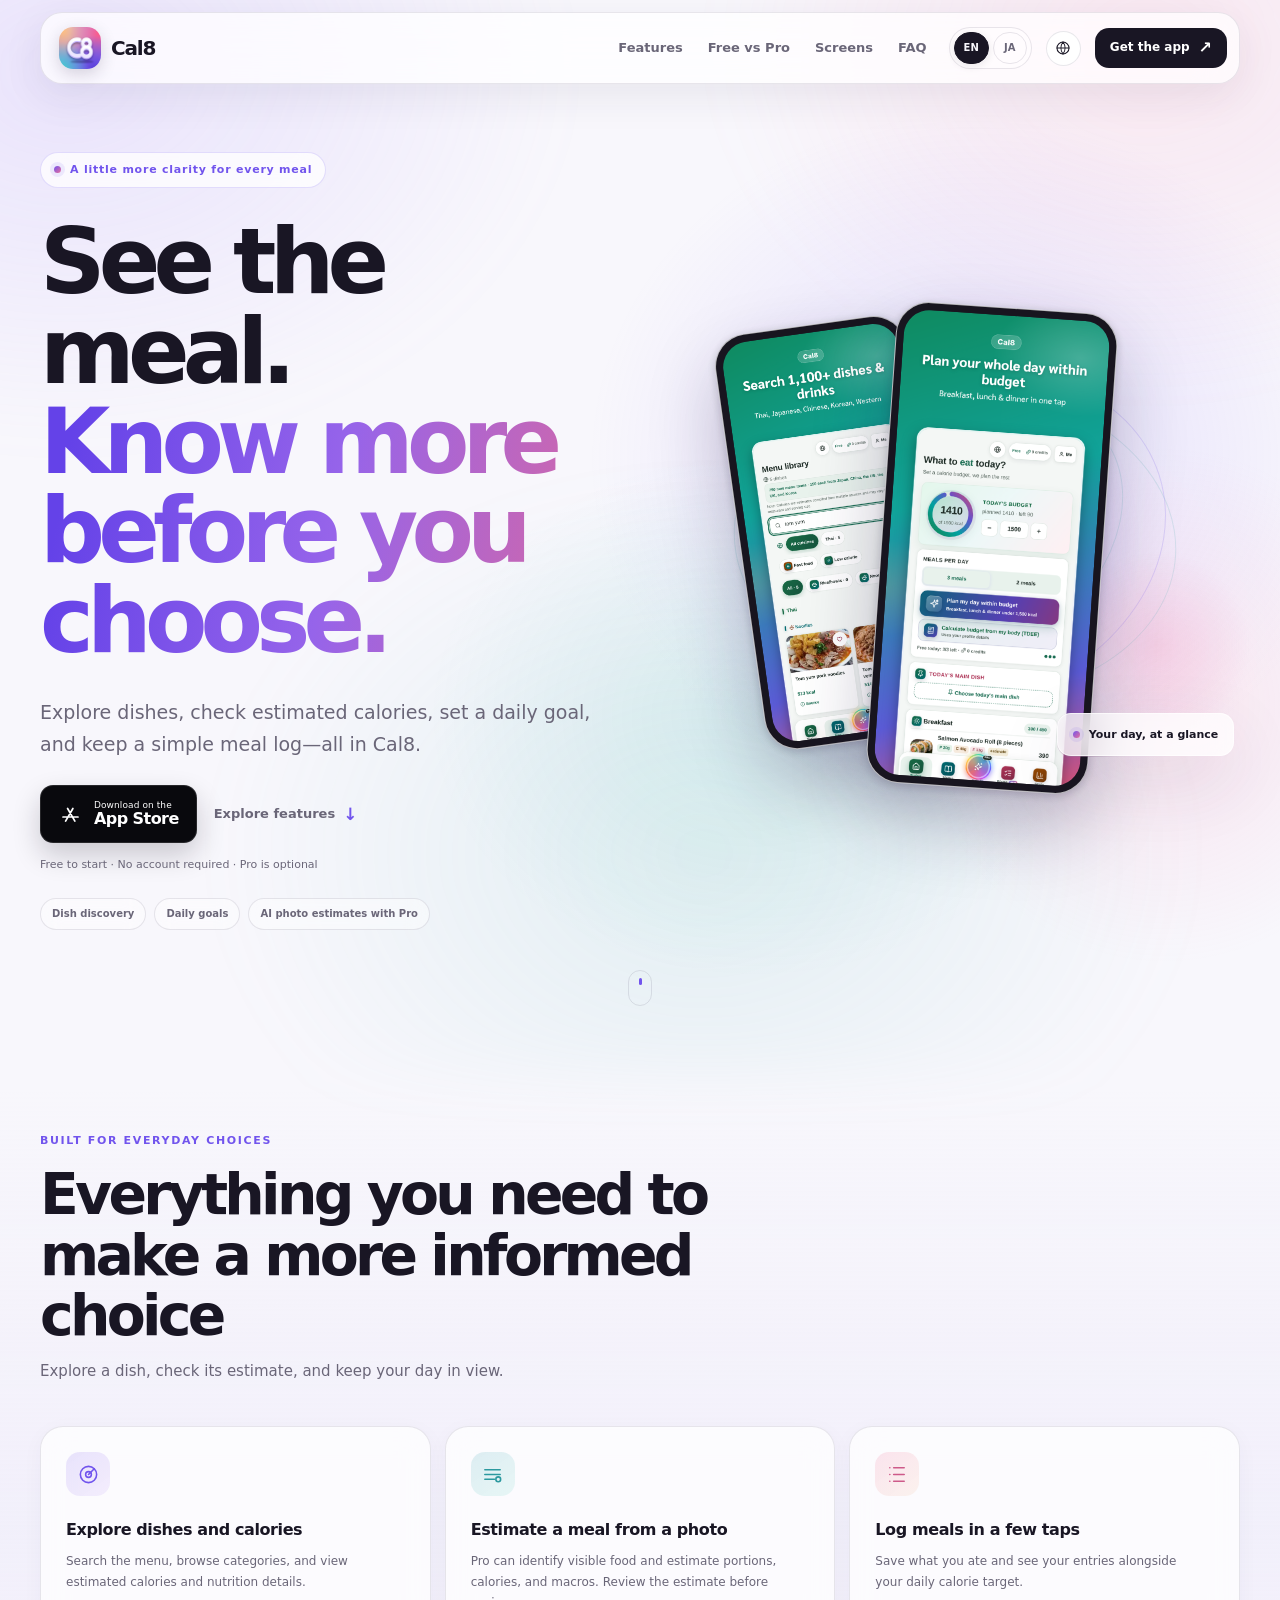
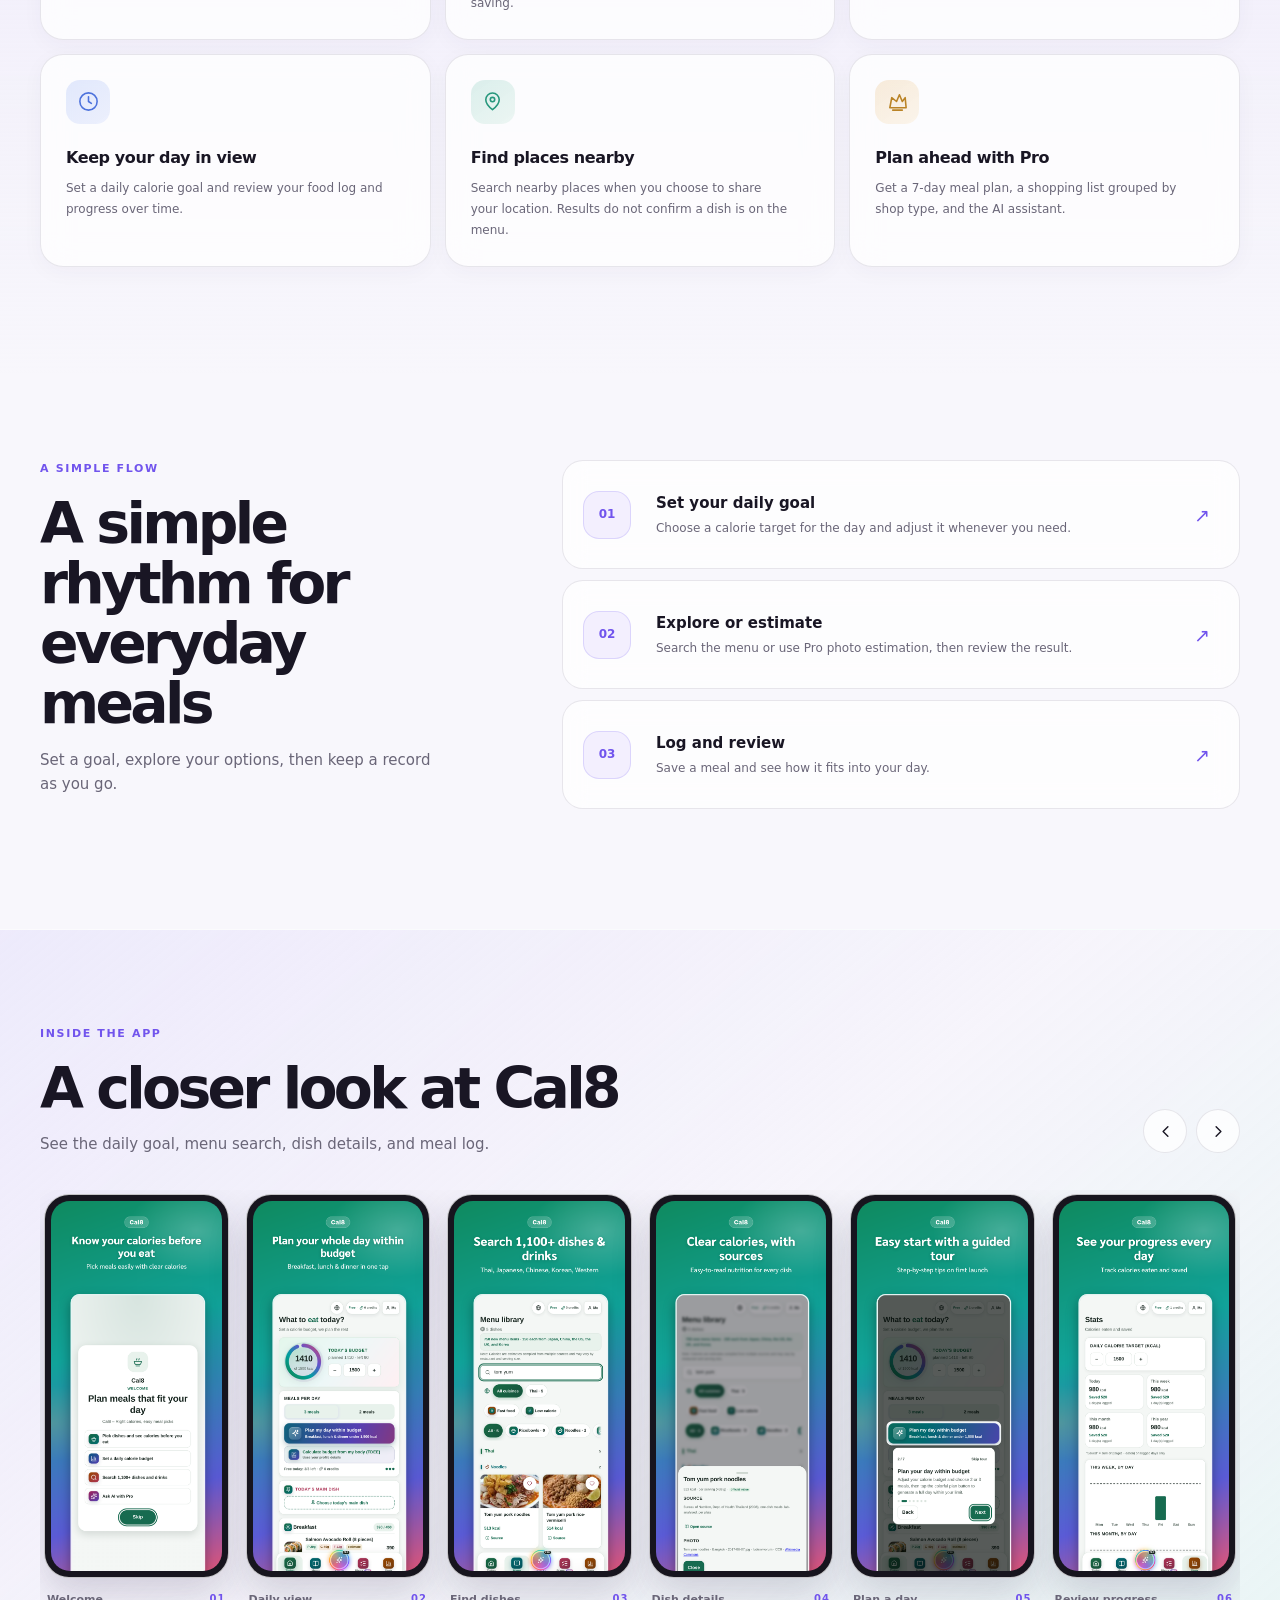
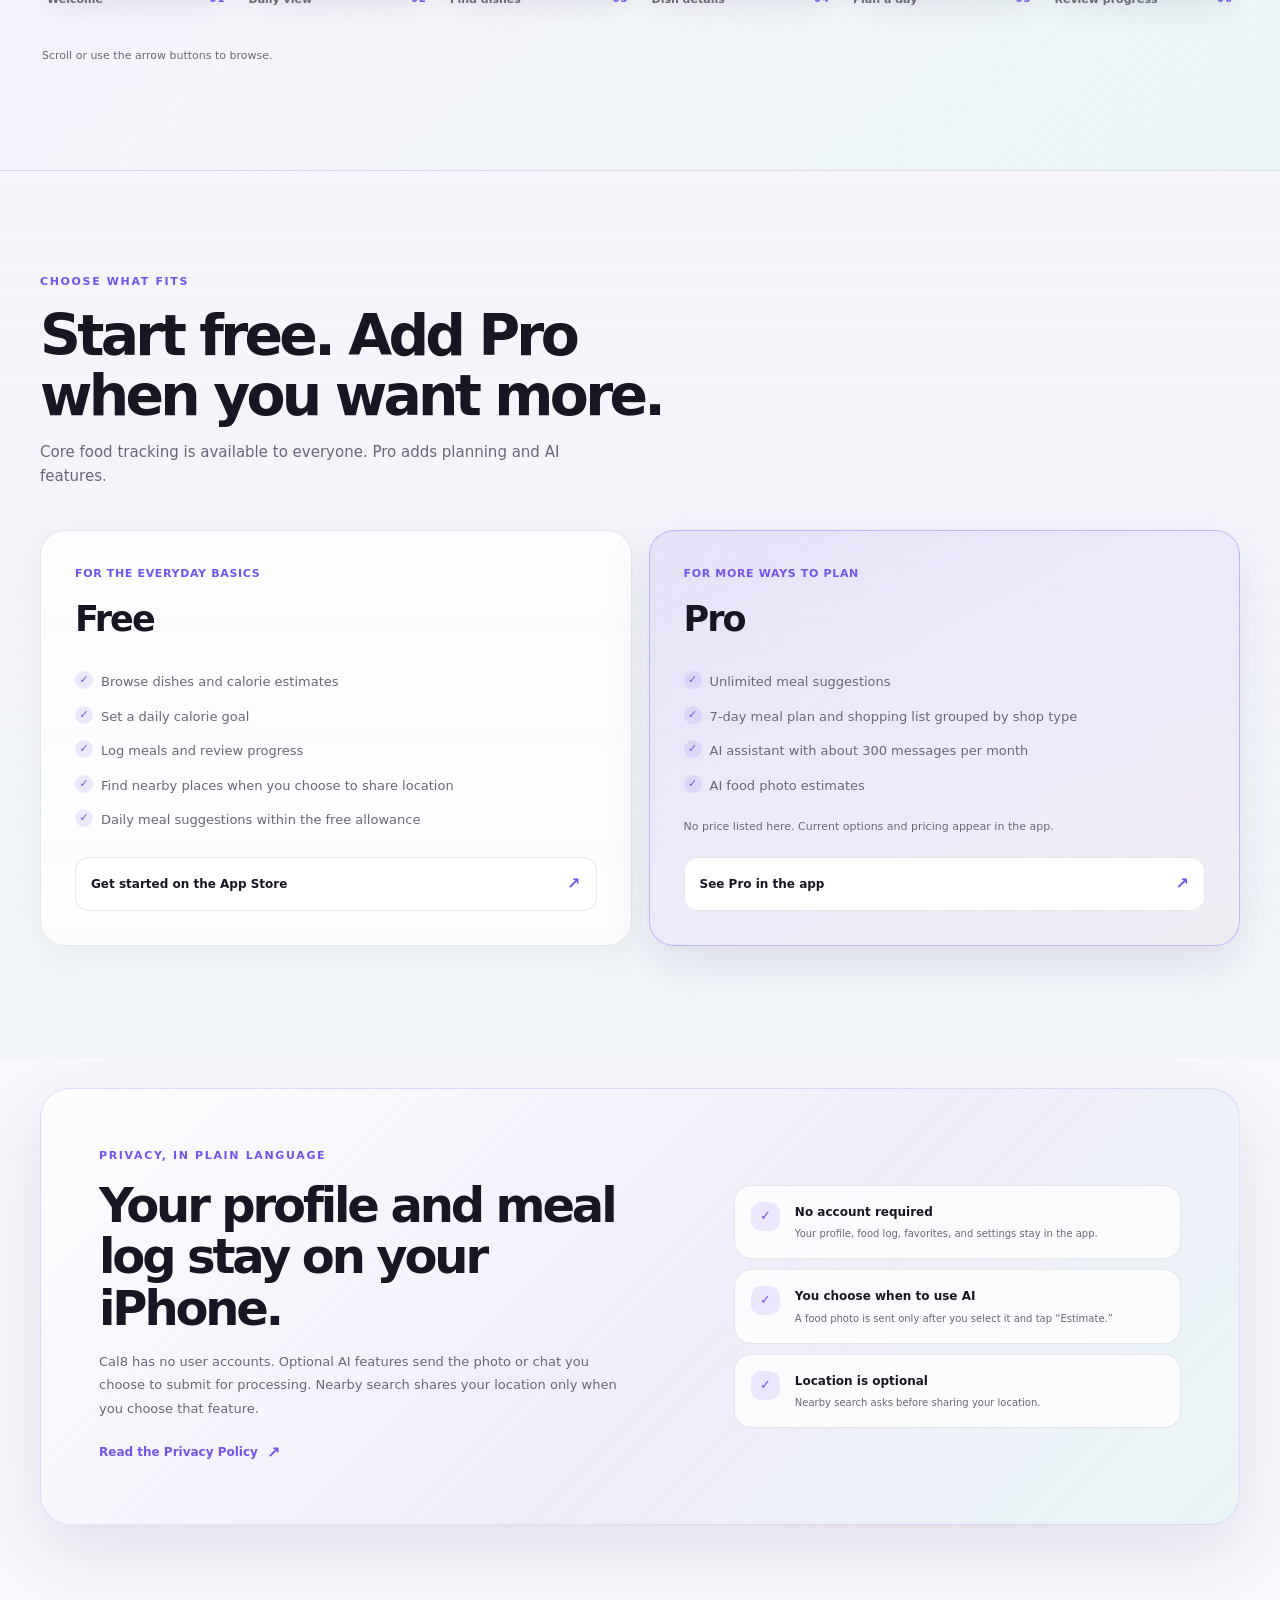
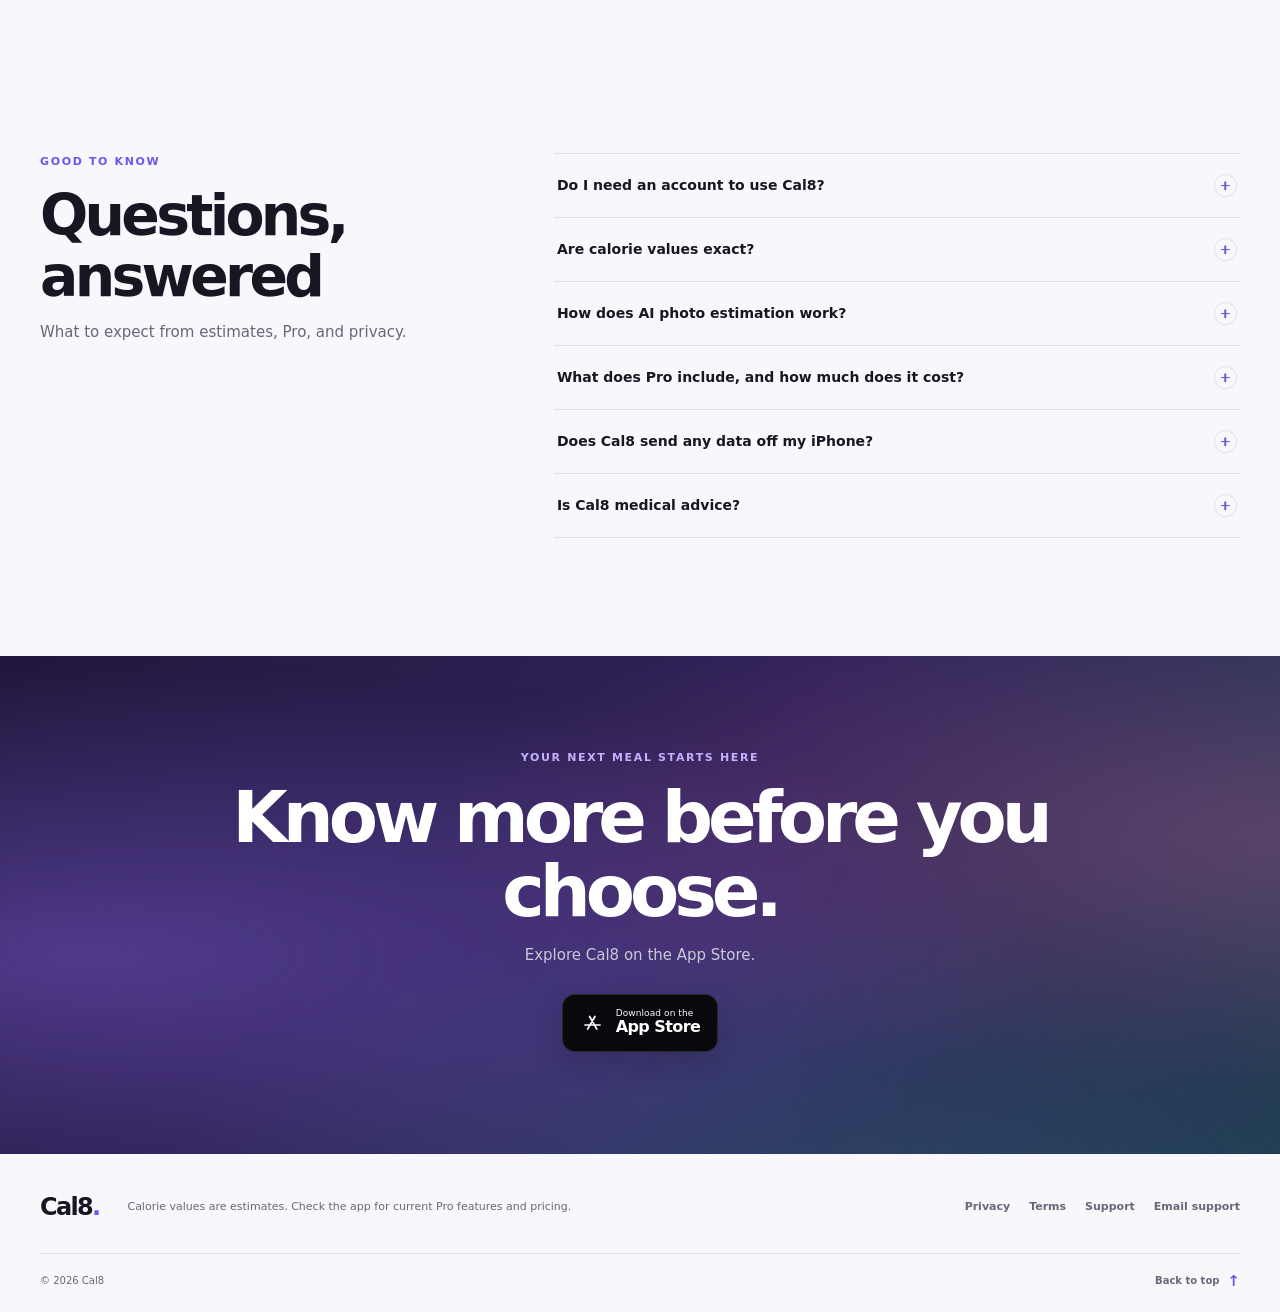
==== commit 5c76c4b3: "Fix root-domain paths for cal8.app; polish EN/JA landing (Free vs Pro, privacy, footer)" ====
--- a/en/index.html
+++ b/en/index.html
@@ -4,48 +4,54 @@
   <meta charset="utf-8">
   <meta name="viewport" content="width=device-width, initial-scale=1">
   <meta name="theme-color" content="#f8f7fc">
-  <meta name="description" content="Explore dishes with estimated calories, set a daily goal, and log meals with Cal8. Free to start, no account required.">
+  <meta name="description" content="Explore dishes, check estimated calories, set a daily goal, and log meals with Cal8. Free to start, no account required.">
   <meta property="og:type" content="website">
+  <meta property="og:site_name" content="Cal8">
   <meta property="og:title" content="Cal8 — Know more before you choose">
-  <meta property="og:description" content="Explore dishes with estimated calories, set a daily goal, and log meals with Cal8. Free to start, no account required.">
-  <meta property="og:url" content="https://notthedream.github.io/cal8/">
-  <meta property="og:image" content="https://notthedream.github.io/cal8/assets/og-en-1200x630.jpg">
+  <meta property="og:description" content="Explore dishes, check estimated calories, set a daily goal, and log meals with Cal8. Free to start, no account required.">
+  <meta property="og:url" content="https://cal8.app/">
+  <meta property="og:image" content="https://cal8.app/assets/og-en-1200x630.jpg">
   <meta name="twitter:card" content="summary_large_image">
   <meta name="twitter:title" content="Cal8 — Know more before you choose">
-  <meta name="twitter:description" content="Explore dishes with estimated calories, set a daily goal, and log meals with Cal8. Free to start, no account required.">
-  <meta name="twitter:image" content="https://notthedream.github.io/cal8/assets/og-en-1200x630.jpg">
+  <meta name="twitter:description" content="Explore dishes, check estimated calories, set a daily goal, and log meals with Cal8. Free to start, no account required.">
+  <meta name="twitter:image" content="https://cal8.app/assets/og-en-1200x630.jpg">
   <meta name="apple-itunes-app" content="app-id=6823683906">
   <title>Cal8 — Know more before you choose</title>
-  <link rel="canonical" href="https://notthedream.github.io/cal8/">
+  <link rel="canonical" href="https://cal8.app/">
   <meta property="og:locale" content="en_US">
-  <link rel="alternate" hreflang="en" href="https://notthedream.github.io/cal8/">
-  <link rel="alternate" hreflang="th" href="https://notthedream.github.io/cal8/th/">
-  <link rel="alternate" hreflang="ja" href="https://notthedream.github.io/cal8/ja/">
-  <link rel="alternate" hreflang="ko" href="https://notthedream.github.io/cal8/ko/">
-  <link rel="alternate" hreflang="zh-Hans" href="https://notthedream.github.io/cal8/zh-Hans/">
-  <link rel="alternate" hreflang="zh-Hant" href="https://notthedream.github.io/cal8/zh-Hant/">
-  <link rel="alternate" hreflang="x-default" href="https://notthedream.github.io/cal8/">
-  <link rel="icon" href="/cal8/assets/app-icon.png">
-  <link rel="preload" as="image" href="/cal8/assets/shots/en/2-home.png">
-  <link rel="stylesheet" href="/cal8/assets/site.css">
-  <script type="application/ld+json">{"@context":"https://schema.org","@type":"SoftwareApplication","name":"Cal8","description":"Explore dishes with estimated calories, set a daily goal, and log meals with Cal8. Free to start, no account required.","applicationCategory":"HealthApplication","operatingSystem":"iOS","image":"https://notthedream.github.io/cal8/assets/app-icon.png","url":"https://notthedream.github.io/cal8/","downloadUrl":"https://apps.apple.com/app/id6823683906"}</script>
-  <script src="/cal8/assets/site.js" defer></script>
+  <link rel="alternate" hreflang="en" href="https://cal8.app/">
+  <link rel="alternate" hreflang="th" href="https://cal8.app/th/">
+  <link rel="alternate" hreflang="ja" href="https://cal8.app/ja/">
+  <link rel="alternate" hreflang="ko" href="https://cal8.app/ko/">
+  <link rel="alternate" hreflang="zh-Hans" href="https://cal8.app/zh-Hans/">
+  <link rel="alternate" hreflang="zh-Hant" href="https://cal8.app/zh-Hant/">
+  <link rel="alternate" hreflang="x-default" href="https://cal8.app/">
+  <link rel="icon" type="image/svg+xml" href="/assets/favicon.svg">
+  <link rel="icon" type="image/png" sizes="32x32" href="/assets/favicon-32.png">
+  <link rel="icon" type="image/png" sizes="16x16" href="/assets/favicon-16.png">
+  <link rel="icon" href="/assets/favicon.ico" sizes="16x16 32x32 48x48">
+  <link rel="apple-touch-icon" sizes="180x180" href="/assets/apple-touch-icon.png">
+  <link rel="preload" as="image" href="/assets/shots/en/2-home.png">
+  <link rel="stylesheet" href="/assets/site.css">
+  <script type="application/ld+json">{"@context":"https://schema.org","@type":"SoftwareApplication","name":"Cal8","description":"Explore dishes, check estimated calories, set a daily goal, and log meals with Cal8. Free to start, no account required.","applicationCategory":"HealthApplication","operatingSystem":"iOS","image":"https://cal8.app/assets/app-icon.png","url":"https://cal8.app/","downloadUrl":"https://apps.apple.com/app/id6823683906"}</script>
+  <script src="/assets/site.js" defer></script>
 </head>
-<body>
+<body class="conversion-page">
   <a class="skip-link" href="#main">Skip to content</a>
   <header class="site-header">
     <div class="header-inner shell">
-      <a class="brand" href="#top" aria-label="Cal8"><img src="/cal8/assets/app-icon.png" alt="" width="42" height="42"><span>Cal8</span></a>
+      <a class="brand" href="#top" aria-label="Cal8"><img src="/assets/app-icon.png" alt="" width="42" height="42"><span>Cal8</span></a>
       <nav class="primary-nav" aria-label="Main navigation">
         <a href="#features">Features</a>
+        <a href="#plans">Free vs Pro</a>
         <a href="#screenshots">Screens</a>
         <a href="#faq">FAQ</a>
       </nav>
       <div class="header-right">
-        <nav class="language-switcher" aria-label="Choose language"><a href="/cal8/" lang="en" aria-label="English" aria-current="page">EN</a><a href="/cal8/th/" lang="th" aria-label="ไทย">TH</a><a href="/cal8/ja/" lang="ja" aria-label="日本語">日本語</a><a href="/cal8/ko/" lang="ko" aria-label="한국어">한국어</a><a href="/cal8/zh-Hans/" lang="zh-Hans" aria-label="简体中文">简体</a><a href="/cal8/zh-Hant/" lang="zh-Hant" aria-label="繁體中文">繁體</a></nav>
-        <label class="language-select-control">
+        <nav class="language-switcher" aria-label="Choose language"><a href="/" lang="en" aria-label="English" aria-current="page">EN</a><a href="/ja/" lang="ja" aria-label="日本語">JA</a></nav>
+        <label class="language-select-control" aria-label="More languages">
           <svg viewBox="0 0 24 24" aria-hidden="true"><circle cx="12" cy="12" r="9"></circle><path d="M3 12h18M12 3a15 15 0 0 1 0 18M12 3a15 15 0 0 0 0 18"></path></svg>
-          <select class="language-select" data-language-select aria-label="Choose language"><option value="/" selected="selected">English</option><option value="/cal8/th/">ไทย</option><option value="/cal8/ja/">日本語</option><option value="/cal8/ko/">한국어</option><option value="/cal8/zh-Hans/">简体中文</option><option value="/cal8/zh-Hant/">繁體中文</option></select>
+          <select class="language-select" data-language-select aria-label="More languages"><option value="/" selected>English</option><option value="/th/">ไทย</option><option value="/ja/">日本語</option><option value="/ko/">한국어</option><option value="/zh-Hans/">简体中文</option><option value="/zh-Hant/">繁體中文</option></select>
         </label>
         <a class="header-cta" href="https://apps.apple.com/app/id6823683906" target="_blank" rel="noopener noreferrer">Get the app<span aria-hidden="true">↗</span></a>
       </div>
@@ -58,26 +64,22 @@
       <div class="hero-inner shell">
         <div class="hero-copy reveal">
           <p class="eyebrow"><span class="eyebrow-mark" aria-hidden="true"></span>A little more clarity for every meal</p>
-          <h1><span>See what you’re choosing.</span><span class="headline-accent">Know more before you eat.</span></h1>
-          <p class="hero-lead">Explore dishes with estimated calories, set a daily goal, and keep a simple meal log—all in Cal8.</p>
+          <h1><span>See the meal.</span><span class="headline-accent">Know more before you choose.</span></h1>
+          <p class="hero-lead">Explore dishes, check estimated calories, set a daily goal, and keep a simple meal log—all in Cal8.</p>
           <div class="hero-actions">
             <a class="app-store-badge" href="https://apps.apple.com/app/id6823683906" target="_blank" rel="noopener noreferrer" aria-label="Download on the App Store">
               <svg viewBox="0 0 24 24" aria-hidden="true" focusable="false"><path d="m14.3 6.2-7 12.1M9.2 6.2l7 12.1M4.8 14.4h14.4"></path></svg>
-              <span>Download on the App Store</span>
+              <span class="badge-copy"><small>Download on the</small><strong>App Store</strong></span>
             </a>
             <a class="text-link" href="#features">Explore features<span aria-hidden="true">↓</span></a>
           </div>
-          <p class="hero-note">Free to start · No account required · Pro details in the app</p>
-          <div class="hero-tags" aria-label="Cal8 highlights">
-            <span>Daily calorie goals</span><span>Dish discovery</span><span>Meal logs</span>
-          </div>
+          <p class="hero-note">Free to start <span>·</span> No account required <span>·</span> Pro is optional</p>
+          <div class="hero-tags" aria-label="Cal8 highlights"><span>Dish discovery</span><span>Daily goals</span><span>AI photo estimates with Pro</span></div>
         </div>
-        <div class="hero-visual reveal" aria-label="A preview of the Cal8 app">
-          <div class="visual-glow visual-glow-a" aria-hidden="true"></div>
-          <div class="visual-glow visual-glow-b" aria-hidden="true"></div>
-          <div class="visual-orbit" aria-hidden="true"></div>
-          <div class="screen-frame screen-frame-back"><img src="/cal8/assets/shots/en/3-search.png" alt="Find dishes" width="660" height="1434"></div>
-          <div class="screen-frame screen-frame-front"><img src="/cal8/assets/shots/en/2-home.png" alt="Daily overview" width="660" height="1434"></div>
+        <div class="hero-visual reveal" aria-label="Cal8 app previews">
+          <div class="visual-glow visual-glow-a" aria-hidden="true"></div><div class="visual-glow visual-glow-b" aria-hidden="true"></div><div class="visual-orbit" aria-hidden="true"></div>
+          <div class="screen-frame screen-frame-back"><img src="/assets/shots/en/3-search.png" alt="Cal8 dish search screen" width="660" height="1434"></div>
+          <div class="screen-frame screen-frame-front"><img src="/assets/shots/en/2-home.png" alt="Cal8 daily goal and meal planning screen" width="660" height="1434"></div>
           <div class="visual-caption"><span class="caption-dot" aria-hidden="true"></span>Your day, at a glance</div>
         </div>
       </div>
@@ -86,64 +88,78 @@
 
     <section class="section features-section" id="features">
       <div class="shell">
-        <div class="section-heading reveal"><p class="kicker">Built for everyday choices</p><h2>Choose your next meal with more context</h2><p>Explore a dish, check its estimate, and keep your day in view.</p></div>
+        <div class="section-heading reveal"><p class="kicker">Built for everyday choices</p><h2>Everything you need to make a more informed choice</h2><p>Explore a dish, check its estimate, and keep your day in view.</p></div>
         <div class="feature-grid">
-          <article class="feature-card reveal"><span class="feature-icon icon-target" aria-hidden="true"><svg viewBox="0 0 24 24"><circle cx="12" cy="12" r="8.5"></circle><circle cx="12" cy="12" r="3"></circle><path d="m12 12 6-6"></path></svg></span><h3>Set a daily goal</h3><p>Choose an energy target for the day and use it as a guide for meal planning.</p></article>
-          <article class="feature-card reveal"><span class="feature-icon icon-menu" aria-hidden="true"><svg viewBox="0 0 24 24"><circle cx="10.8" cy="10.8" r="6.8"></circle><path d="m16 16 4.5 4.5M8 10.8h5.6"></path></svg></span><h3>Explore the menu</h3><p>Search dishes, drinks, and desserts, then check their estimated calories before you decide.</p></article>
-          <article class="feature-card reveal"><span class="feature-icon icon-log" aria-hidden="true"><svg viewBox="0 0 24 24"><path d="M8 5h11M8 12h11M8 19h11M4 5h.01M4 12h.01M4 19h.01"></path></svg></span><h3>Log meals and review your day</h3><p>Save what you eat and see your logged meals alongside your daily target.</p></article>
-          <article class="feature-card reveal"><span class="feature-icon icon-plan" aria-hidden="true"><svg viewBox="0 0 24 24"><rect x="3.5" y="5" width="17" height="15.5" rx="2.5"></rect><path d="M8 3v4M16 3v4M3.5 10h17M8 14h3M8 17h6"></path></svg></span><h3>Plan a day around your goal</h3><p>Create a suggested day of meals based on your calorie target and meal count.</p></article>
-          <article class="feature-card reveal"><span class="feature-icon icon-nearby" aria-hidden="true"><svg viewBox="0 0 24 24"><path d="M19 10.2c0 5-7 10.3-7 10.3S5 15.2 5 10.2a7 7 0 1 1 14 0Z"></path><circle cx="12" cy="10" r="2.3"></circle></svg></span><h3>Find places nearby</h3><p>Search nearby places when you choose to share your location. Results list places and do not guarantee a dish is available.</p></article>
-          <article class="feature-card feature-card-pro reveal"><span class="feature-icon icon-pro" aria-hidden="true"><svg viewBox="0 0 24 24"><path d="M4 18.5 6 8l5 4 3-7 3 7 3-4 1 10.5H4Z"></path><path d="M7 21h10"></path></svg></span><h3>Plan ahead with Pro</h3><p>Pro includes a 7-day meal plan, a list of planned dishes grouped by shop type, and an AI assistant. Check current pricing in the app.</p></article>
+          <article class="feature-card reveal"><span class="feature-icon icon-target" aria-hidden="true"><svg viewBox="0 0 24 24"><circle cx="12" cy="12" r="8.5"></circle><circle cx="12" cy="12" r="3"></circle><path d="m12 12 6-6"></path></svg></span><h3>Explore dishes and calories</h3><p>Search the menu, browse categories, and view estimated calories and nutrition details.</p></article>
+          <article class="feature-card reveal"><span class="feature-icon icon-menu" aria-hidden="true"><svg viewBox="0 0 24 24"><path d="M4 7h16M4 12h16M4 17h10"></path><circle cx="18" cy="17" r="2.5"></circle></svg></span><h3>Estimate a meal from a photo</h3><p>Pro can identify visible food and estimate portions, calories, and macros. Review the estimate before saving.</p></article>
+          <article class="feature-card reveal"><span class="feature-icon icon-log" aria-hidden="true"><svg viewBox="0 0 24 24"><path d="M8 5h11M8 12h11M8 19h11M4 5h.01M4 12h.01M4 19h.01"></path></svg></span><h3>Log meals in a few taps</h3><p>Save what you ate and see your entries alongside your daily calorie target.</p></article>
+          <article class="feature-card reveal"><span class="feature-icon icon-plan" aria-hidden="true"><svg viewBox="0 0 24 24"><circle cx="12" cy="12" r="9"></circle><path d="M12 7v5l3 2"></path></svg></span><h3>Keep your day in view</h3><p>Set a daily calorie goal and review your food log and progress over time.</p></article>
+          <article class="feature-card reveal"><span class="feature-icon icon-nearby" aria-hidden="true"><svg viewBox="0 0 24 24"><path d="M19 10.2c0 5-7 10.3-7 10.3S5 15.2 5 10.2a7 7 0 1 1 14 0Z"></path><circle cx="12" cy="10" r="2.3"></circle></svg></span><h3>Find places nearby</h3><p>Search nearby places when you choose to share your location. Results do not confirm a dish is on the menu.</p></article>
+          <article class="feature-card feature-card-pro reveal"><span class="feature-icon icon-pro" aria-hidden="true"><svg viewBox="0 0 24 24"><path d="M4 18.5 6 8l5 4 3-7 3 7 3-4 1 10.5H4Z"></path><path d="M7 21h10"></path></svg></span><h3>Plan ahead with Pro</h3><p>Get a 7-day meal plan, a shopping list grouped by shop type, and the AI assistant.</p></article>
         </div>
       </div>
     </section>
 
     <section class="how-section section" id="how-it-works">
       <div class="shell how-layout">
-        <div class="section-heading reveal"><p class="kicker">A simple flow</p><h2>A simple rhythm for every day</h2><p>Set a goal, explore your options, then keep a record as you go.</p></div>
+        <div class="section-heading reveal"><p class="kicker">A simple flow</p><h2>A simple rhythm for everyday meals</h2><p>Set a goal, explore your options, then keep a record as you go.</p></div>
         <ol class="steps-list">
-          <li class="step-card reveal"><span class="step-number">01</span><div><h3>Set a goal</h3><p>Choose a daily energy target that works for your plan.</p></div><span class="step-arrow" aria-hidden="true">↗</span></li>
-          <li class="step-card reveal"><span class="step-number">02</span><div><h3>Explore dishes</h3><p>Search the menu and compare estimated calories.</p></div><span class="step-arrow" aria-hidden="true">↗</span></li>
-          <li class="step-card reveal"><span class="step-number">03</span><div><h3>Log your meal</h3><p>Save what you eat and review your day.</p></div><span class="step-arrow" aria-hidden="true">↗</span></li>
+          <li class="step-card reveal"><span class="step-number">01</span><div><h3>Set your daily goal</h3><p>Choose a calorie target for the day and adjust it whenever you need.</p></div><span class="step-arrow" aria-hidden="true">↗</span></li>
+          <li class="step-card reveal"><span class="step-number">02</span><div><h3>Explore or estimate</h3><p>Search the menu or use Pro photo estimation, then review the result.</p></div><span class="step-arrow" aria-hidden="true">↗</span></li>
+          <li class="step-card reveal"><span class="step-number">03</span><div><h3>Log and review</h3><p>Save a meal and see how it fits into your day.</p></div><span class="step-arrow" aria-hidden="true">↗</span></li>
         </ol>
       </div>
     </section>
 
     <section class="screens-section section" id="screenshots">
       <div class="shell">
-        <div class="screens-heading reveal"><div class="section-heading"><p class="kicker">Inside the app</p><h2>A closer look at Cal8</h2><p>Explore the goal, menu, dish details, and meal tracking screens.</p></div><div class="carousel-controls"><button type="button" class="carousel-control" data-direction="-1" aria-label="Previous screens"><svg viewBox="0 0 24 24" aria-hidden="true"><path d="m15 18-6-6 6-6"></path></svg></button><button type="button" class="carousel-control" data-direction="1" aria-label="Next screens"><svg viewBox="0 0 24 24" aria-hidden="true"><path d="m9 18 6-6-6-6"></path></svg></button></div></div>
-        <ol class="screens-track" tabindex="0" data-carousel aria-label="A closer look at Cal8" aria-roledescription="carousel"><li class="shot-card" role="group" aria-roledescription="slide" aria-label="1 of 6" tabindex="0"><figure class="shot-figure"><div class="shot-frame"><img src="/cal8/assets/shots/en/1-intro.png" alt="Welcome tour" width="660" height="1434" loading="lazy" decoding="async"></div><figcaption><span>Welcome tour</span><span class="shot-index">01</span></figcaption></figure></li>
-          <li class="shot-card" role="group" aria-roledescription="slide" aria-label="2 of 6" tabindex="0"><figure class="shot-figure"><div class="shot-frame"><img src="/cal8/assets/shots/en/2-home.png" alt="Daily overview" width="660" height="1434" loading="lazy" decoding="async"></div><figcaption><span>Daily overview</span><span class="shot-index">02</span></figcaption></figure></li>
-          <li class="shot-card" role="group" aria-roledescription="slide" aria-label="3 of 6" tabindex="0"><figure class="shot-figure"><div class="shot-frame"><img src="/cal8/assets/shots/en/3-search.png" alt="Find dishes" width="660" height="1434" loading="lazy" decoding="async"></div><figcaption><span>Find dishes</span><span class="shot-index">03</span></figcaption></figure></li>
-          <li class="shot-card" role="group" aria-roledescription="slide" aria-label="4 of 6" tabindex="0"><figure class="shot-figure"><div class="shot-frame"><img src="/cal8/assets/shots/en/4-detail.png" alt="Dish details" width="660" height="1434" loading="lazy" decoding="async"></div><figcaption><span>Dish details</span><span class="shot-index">04</span></figcaption></figure></li>
-          <li class="shot-card" role="group" aria-roledescription="slide" aria-label="5 of 6" tabindex="0"><figure class="shot-figure"><div class="shot-frame"><img src="/cal8/assets/shots/en/5-tour.png" alt="App guide" width="660" height="1434" loading="lazy" decoding="async"></div><figcaption><span>App guide</span><span class="shot-index">05</span></figcaption></figure></li>
-          <li class="shot-card" role="group" aria-roledescription="slide" aria-label="6 of 6" tabindex="0"><figure class="shot-figure"><div class="shot-frame"><img src="/cal8/assets/shots/en/6-stats.png" alt="Progress" width="660" height="1434" loading="lazy" decoding="async"></div><figcaption><span>Progress</span><span class="shot-index">06</span></figcaption></figure></li></ol>
-        <p class="carousel-hint">Scroll or use the arrow buttons to browse. Each screen can receive keyboard focus.</p>
+        <div class="screens-heading reveal"><div class="section-heading"><p class="kicker">Inside the app</p><h2>A closer look at Cal8</h2><p>See the daily goal, menu search, dish details, and meal log.</p></div><div class="carousel-controls"><button type="button" class="carousel-control" data-direction="-1" aria-label="Previous screens"><svg viewBox="0 0 24 24" aria-hidden="true"><path d="m15 18-6-6 6-6"></path></svg></button><button type="button" class="carousel-control" data-direction="1" aria-label="Next screens"><svg viewBox="0 0 24 24" aria-hidden="true"><path d="m9 18 6-6-6-6"></path></svg></button></div></div>
+        <ol class="screens-track" tabindex="0" data-carousel aria-label="Cal8 app screens" aria-roledescription="carousel">
+          <li class="shot-card" role="group" aria-roledescription="slide" aria-label="1 of 6" tabindex="0"><figure class="shot-figure"><div class="shot-frame"><img src="/assets/shots/en/1-intro.png" alt="Cal8 welcome and daily planning preview" width="660" height="1434" loading="lazy" decoding="async"></div><figcaption><span>Welcome</span><span class="shot-index">01</span></figcaption></figure></li>
+          <li class="shot-card" role="group" aria-roledescription="slide" aria-label="2 of 6" tabindex="0"><figure class="shot-figure"><div class="shot-frame"><img src="/assets/shots/en/2-home.png" alt="Cal8 daily goal and meal planning screen" width="660" height="1434" loading="lazy" decoding="async"></div><figcaption><span>Daily view</span><span class="shot-index">02</span></figcaption></figure></li>
+          <li class="shot-card" role="group" aria-roledescription="slide" aria-label="3 of 6" tabindex="0"><figure class="shot-figure"><div class="shot-frame"><img src="/assets/shots/en/3-search.png" alt="Cal8 dish search and category filters" width="660" height="1434" loading="lazy" decoding="async"></div><figcaption><span>Find dishes</span><span class="shot-index">03</span></figcaption></figure></li>
+          <li class="shot-card" role="group" aria-roledescription="slide" aria-label="4 of 6" tabindex="0"><figure class="shot-figure"><div class="shot-frame"><img src="/assets/shots/en/4-detail.png" alt="Cal8 dish details and calorie estimate" width="660" height="1434" loading="lazy" decoding="async"></div><figcaption><span>Dish details</span><span class="shot-index">04</span></figcaption></figure></li>
+          <li class="shot-card" role="group" aria-roledescription="slide" aria-label="5 of 6" tabindex="0"><figure class="shot-figure"><div class="shot-frame"><img src="/assets/shots/en/5-tour.png" alt="Cal8 guide to planning meals" width="660" height="1434" loading="lazy" decoding="async"></div><figcaption><span>Plan a day</span><span class="shot-index">05</span></figcaption></figure></li>
+          <li class="shot-card" role="group" aria-roledescription="slide" aria-label="6 of 6" tabindex="0"><figure class="shot-figure"><div class="shot-frame"><img src="/assets/shots/en/6-stats.png" alt="Cal8 meal log and progress view" width="660" height="1434" loading="lazy" decoding="async"></div><figcaption><span>Review progress</span><span class="shot-index">06</span></figcaption></figure></li>
+        </ol>
+        <p class="carousel-hint">Scroll or use the arrow buttons to browse.</p>
+      </div>
+    </section>
+
+    <section class="plans-section section" id="plans">
+      <div class="shell">
+        <div class="section-heading reveal"><p class="kicker">Choose what fits</p><h2>Start free. Add Pro when you want more.</h2><p>Core food tracking is available to everyone. Pro adds planning and AI features.</p></div>
+        <div class="plan-grid">
+          <article class="plan-card reveal"><p class="plan-label">For the everyday basics</p><h3>Free</h3><ul><li>Browse dishes and calorie estimates</li><li>Set a daily calorie goal</li><li>Log meals and review progress</li><li>Find nearby places when you choose to share location</li><li>Daily meal suggestions within the free allowance</li></ul><a class="plan-link" href="https://apps.apple.com/app/id6823683906" target="_blank" rel="noopener noreferrer">Get started on the App Store <span aria-hidden="true">↗</span></a></article>
+          <article class="plan-card plan-card-pro reveal"><p class="plan-label">For more ways to plan</p><h3>Pro</h3><ul><li>Unlimited meal suggestions</li><li>7-day meal plan and shopping list grouped by shop type</li><li>AI assistant with about 300 messages per month</li><li>AI food photo estimates</li></ul><p class="plan-note">No price listed here. Current options and pricing appear in the app.</p><a class="plan-link" href="https://apps.apple.com/app/id6823683906" target="_blank" rel="noopener noreferrer">See Pro in the app <span aria-hidden="true">↗</span></a></article>
+        </div>
+      </div>
+    </section>
+
+    <section class="privacy-section section" id="privacy">
+      <div class="shell privacy-panel reveal">
+        <div class="privacy-copy"><p class="kicker">Privacy, in plain language</p><h2>Your profile and meal log stay on your iPhone.</h2><p>Cal8 has no user accounts. Optional AI features send the photo or chat you choose to submit for processing. Nearby search shares your location only when you choose that feature.</p><a class="privacy-link" href="https://legal.cal8.app/privacy">Read the Privacy Policy <span aria-hidden="true">↗</span></a></div>
+        <ul class="privacy-points"><li><span aria-hidden="true">✓</span><div><strong>No account required</strong><small>Your profile, food log, favorites, and settings stay in the app.</small></div></li><li><span aria-hidden="true">✓</span><div><strong>You choose when to use AI</strong><small>A food photo is sent only after you select it and tap “Estimate.”</small></div></li><li><span aria-hidden="true">✓</span><div><strong>Location is optional</strong><small>Nearby search asks before sharing your location.</small></div></li></ul>
       </div>
     </section>
 
     <section class="faq-section section" id="faq">
       <div class="shell faq-layout">
-        <div class="section-heading reveal"><p class="kicker">Good to know</p><h2>A few things to know</h2><p>Clear answers about calorie estimates, nearby search, and Pro features.</p></div>
+        <div class="section-heading reveal"><p class="kicker">Good to know</p><h2>Questions, answered</h2><p>What to expect from estimates, Pro, and privacy.</p></div>
         <div class="faq-list reveal">
-          <details><summary>Are the calorie values exact?<span aria-hidden="true"></span></summary><p>They are estimates compiled from multiple sources. Recipes, restaurants, and serving sizes can change the actual value.</p></details>
-          <details><summary>Can I set a goal and log meals?<span aria-hidden="true"></span></summary><p>Yes. Set a daily calorie target, save dishes you eat, and review your logged meals and daily progress.</p></details>
-          <details><summary>Does nearby search confirm a dish is available?<span aria-hidden="true"></span></summary><p>No. Nearby search helps you find places; it does not confirm that a place serves a particular dish.</p></details>
-          <details><summary>What comes with Pro?<span aria-hidden="true"></span></summary><p>Pro features include a 7-day meal plan, a shopping list grouped by shop type, and an AI assistant. The list groups dishes and does not include ingredient data. Current features and pricing are shown in the app.</p></details>
-          <details><summary>Is Cal8 medical advice?<span aria-hidden="true"></span></summary><p>No. Cal8 is a general planning tool. For nutrition or health advice specific to you, speak with a qualified health professional.</p></details>
+          <details><summary>Do I need an account to use Cal8?<span aria-hidden="true"></span></summary><p>No. Your profile, food log, favorites, and settings are stored on your iPhone without a user account.</p></details>
+          <details><summary>Are calorie values exact?<span aria-hidden="true"></span></summary><p>No. Values are estimates and can vary with recipes, ingredients, and serving sizes. Check the dish details and use your own judgment.</p></details>
+          <details><summary>How does AI photo estimation work?<span aria-hidden="true"></span></summary><p>Pro can estimate visible food, portion size, calories, and macros from a photo. You choose the photo and tap Estimate; review the result before saving. It is an estimate, not a guarantee.</p></details>
+          <details><summary>What does Pro include, and how much does it cost?<span aria-hidden="true"></span></summary><p>Pro includes unlimited meal suggestions, a 7-day meal plan with a grouped shopping list, and about 300 AI assistant messages a month. Photo food estimates are also a Pro feature. Current pricing is shown in the app.</p></details>
+          <details><summary>Does Cal8 send any data off my iPhone?<span aria-hidden="true"></span></summary><p>Your profile and meal log stay on your iPhone. If you choose AI or nearby search, the relevant photo, chat, or location data is sent for that feature. Read the <a href="https://legal.cal8.app/privacy">Privacy Policy</a> for details.</p></details>
+          <details><summary>Is Cal8 medical advice?<span aria-hidden="true"></span></summary><p>No. Cal8 is a general meal-planning and tracking app, not medical advice. For health guidance specific to you, speak with a qualified health professional.</p></details>
         </div>
       </div>
     </section>
 
-    <section class="final-cta">
-      <div class="final-glow" aria-hidden="true"></div>
-      <div class="shell final-content reveal"><p class="kicker">Your next meal starts here</p><h2>Choose your next meal with confidence.</h2><p>Explore Cal8 on the App Store.</p><a class="app-store-badge" href="https://apps.apple.com/app/id6823683906" target="_blank" rel="noopener noreferrer" aria-label="Download on the App Store"><svg viewBox="0 0 24 24" aria-hidden="true" focusable="false"><path d="m14.3 6.2-7 12.1M9.2 6.2l7 12.1M4.8 14.4h14.4"></path></svg><span>Download on the App Store</span></a></div>
-    </section>
+    <section class="final-cta"><div class="final-glow" aria-hidden="true"></div><div class="shell final-content reveal"><p class="kicker">Your next meal starts here</p><h2>Know more before you choose.</h2><p>Explore Cal8 on the App Store.</p><a class="app-store-badge" href="https://apps.apple.com/app/id6823683906" target="_blank" rel="noopener noreferrer" aria-label="Download on the App Store"><svg viewBox="0 0 24 24" aria-hidden="true" focusable="false"><path d="m14.3 6.2-7 12.1M9.2 6.2l7 12.1M4.8 14.4h14.4"></path></svg><span class="badge-copy"><small>Download on the</small><strong>App Store</strong></span></a></div></section>
   </main>
 
-  <footer class="site-footer">
-    <div class="shell footer-main"><a class="footer-brand" href="#top">Cal8<span>.</span></a><p>Calorie values are estimates. Check the app for current features and pricing.</p><nav class="legal-links" aria-label="Legal and support"><a href="https://kinraidee.pages.dev/privacy.en.html">Privacy</a><a href="https://kinraidee.pages.dev/terms.en.html">Terms</a><a href="https://kinraidee.pages.dev/">Support</a></nav></div>
-    <div class="shell footer-bottom"><span>© <span data-year></span> Cal8</span><a href="#top">Back to top <span aria-hidden="true">↑</span></a></div>
-  </footer>
+  <footer class="site-footer"><div class="shell footer-main"><a class="footer-brand" href="#top">Cal8<span>.</span></a><p>Calorie values are estimates. Check the app for current Pro features and pricing.</p><nav class="legal-links" aria-label="Legal and support"><a href="https://legal.cal8.app/privacy">Privacy</a><a href="https://legal.cal8.app/terms">Terms</a><a href="https://legal.cal8.app/">Support</a><a href="mailto:notthedream@mail.grokbot.com">Email support</a></nav></div><div class="shell footer-bottom"><span>© <span data-year></span> Cal8</span><a href="#top">Back to top <span aria-hidden="true">↑</span></a></div></footer>
 </body>
 </html>
--- a/assets/site.css
+++ b/assets/site.css
@@ -0,0 +1,86 @@
+:root{color-scheme:light dark;--bg:#f8f7fc;--surface:rgba(255,255,255,.74);--surface-solid:#fff;--ink:#191624;--muted:#6a6678;--line:rgba(48,37,73,.11);--violet:#7154ed;--blue:#4778f0;--pink:#e76e9b;--teal:#32aaa5;--shadow:0 24px 70px rgba(57,42,94,.12);--radius:28px;--shell:1200px;font-family:ui-sans-serif,system-ui,-apple-system,BlinkMacSystemFont,"Segoe UI",sans-serif}
+*{box-sizing:border-box}html{scroll-behavior:smooth;scroll-padding-top:92px}body{margin:0;background:var(--bg);color:var(--ink);font:16px/1.6 ui-sans-serif,system-ui,-apple-system,BlinkMacSystemFont,"Segoe UI",sans-serif;-webkit-font-smoothing:antialiased;overflow-x:hidden}body:before{content:"";position:fixed;inset:-20vh -12vw;z-index:-2;pointer-events:none;background:radial-gradient(45% 42% at 14% 20%,rgba(170,140,255,.19),transparent 70%),radial-gradient(38% 38% at 82% 18%,rgba(255,151,187,.17),transparent 72%),radial-gradient(43% 42% at 54% 82%,rgba(103,195,190,.15),transparent 72%);filter:blur(26px)}a{color:inherit;text-decoration:none}img{display:block;max-width:100%}button{font:inherit}button,a,summary{touch-action:manipulation}button:focus-visible,a:focus-visible,summary:focus-visible,[tabindex="0"]:focus-visible{outline:3px solid var(--blue);outline-offset:4px}.shell{width:min(var(--shell),calc(100% - 56px));margin-inline:auto}.skip-link{position:fixed;z-index:100;top:12px;left:12px;padding:10px 16px;border-radius:12px;background:var(--ink);color:#fff;transform:translateY(-160%)}.skip-link:focus{transform:none}
+.site-header{position:sticky;top:12px;z-index:30;padding:0 0 4px}.header-inner{min-height:72px;display:flex;align-items:center;justify-content:space-between;gap:22px;padding:9px 12px 9px 18px;border:1px solid var(--line);border-radius:22px;background:var(--surface);backdrop-filter:blur(22px) saturate(145%);-webkit-backdrop-filter:blur(22px) saturate(145%);box-shadow:0 12px 40px rgba(43,34,67,.08)}.brand{display:flex;align-items:center;gap:10px;font-size:20px;font-weight:850;letter-spacing:-.06em}.brand img{width:42px;height:42px;border-radius:14px;box-shadow:0 5px 16px rgba(39,29,65,.18)}.primary-nav,.header-right,.language-switcher{display:flex;align-items:center}.primary-nav{gap:25px;margin-left:auto}.primary-nav a{color:var(--muted);font-size:13px;font-weight:650;transition:color .18s}.primary-nav a:hover,.legal-links a:hover{color:var(--violet)}.header-right{gap:14px}.language-switcher{gap:2px;padding:4px;border:1px solid var(--line);border-radius:999px;background:rgba(255,255,255,.36)}.language-switcher a{min-width:33px;padding:6px 8px;border-radius:999px;color:var(--muted);font-size:10px;font-weight:800;text-align:center;transition:background .18s,color .18s}.language-switcher a[aria-current="page"]{background:var(--surface-solid);color:var(--ink);box-shadow:0 2px 8px rgba(25,22,36,.09)}.header-cta{display:inline-flex;align-items:center;gap:9px;padding:10px 15px;border-radius:14px;background:var(--ink);color:#fff;font-size:12px;font-weight:750;white-space:nowrap}.header-cta span{font-size:16px;line-height:1}
+.hero{position:relative;min-height:690px;display:flex;align-items:center;overflow:hidden;margin-top:-80px;padding:136px 0 74px}.hero-mesh{position:absolute;inset:0;z-index:-1;background:radial-gradient(ellipse 40% 45% at 76% 45%,rgba(160,135,255,.22),transparent 75%),radial-gradient(ellipse 26% 34% at 91% 69%,rgba(255,151,187,.19),transparent 74%),radial-gradient(ellipse 34% 34% at 59% 70%,rgba(65,184,175,.13),transparent 75%)}.hero-inner{display:grid;grid-template-columns:minmax(0,1.02fr) minmax(360px,.98fr);align-items:center;gap:3vw}.hero-copy{position:relative;z-index:2;padding:20px 0}.eyebrow,.kicker{margin:0 0 15px;color:var(--violet);font-size:11px;font-weight:850;letter-spacing:.15em;text-transform:uppercase}.eyebrow{display:inline-flex;align-items:center;gap:9px;padding:8px 13px;border:1px solid rgba(113,84,237,.19);border-radius:999px;background:var(--surface);backdrop-filter:blur(12px);letter-spacing:.07em;text-transform:none}.eyebrow-mark,.caption-dot{width:7px;height:7px;flex:none;border-radius:50%;background:linear-gradient(135deg,var(--violet),var(--pink));box-shadow:0 0 0 4px rgba(113,84,237,.1)}h1,h2,h3,p{margin-top:0}h1{max-width:710px;margin:14px 0 22px;font-size:clamp(3.1rem,7.1vw,6.25rem);font-weight:790;line-height:.99;letter-spacing:-.075em}h1>span{display:block}.headline-accent{padding:0 0 .08em;background:linear-gradient(100deg,#6442e8 6%,#9664ea 49%,#df689a 100%);background-clip:text;-webkit-background-clip:text;color:transparent}.hero-lead{max-width:560px;margin-bottom:25px;color:var(--muted);font-size:clamp(16px,1.55vw,19px);line-height:1.7}.hero-actions{display:flex;align-items:center;flex-wrap:wrap;gap:17px}.app-store-badge{display:inline-flex;align-items:center;gap:11px;min-height:58px;padding:9px 17px;border:1px solid rgba(255,255,255,.13);border-radius:15px;background:#08080a;color:#fff;box-shadow:0 12px 26px rgba(16,13,23,.2);transition:transform .2s,box-shadow .2s}.app-store-badge:hover{transform:translateY(-2px);box-shadow:0 16px 34px rgba(16,13,23,.27)}.app-store-badge svg{width:27px;height:27px;fill:none;stroke:currentColor;stroke-width:1.9;stroke-linecap:round;stroke-linejoin:round}.app-store-badge span{font-size:13px;font-weight:760;letter-spacing:-.01em}.text-link{display:inline-flex;align-items:center;gap:8px;color:var(--muted);font-size:13px;font-weight:700}.text-link span{color:var(--violet);font-size:17px}.hero-note{margin:13px 0 0;color:var(--muted);font-size:11px}.hero-tags{display:flex;flex-wrap:wrap;gap:8px;margin-top:24px}.hero-tags span{padding:7px 11px;border:1px solid var(--line);border-radius:999px;background:rgba(255,255,255,.43);color:var(--muted);font-size:10px;font-weight:700;backdrop-filter:blur(10px)}
+.hero-visual{position:relative;min-height:525px;display:grid;place-items:center;isolation:isolate}.visual-glow{position:absolute;border-radius:50%;filter:blur(1px);pointer-events:none}.visual-glow-a{width:370px;height:370px;background:radial-gradient(circle,rgba(161,134,255,.27),rgba(162,133,250,.07) 58%,transparent 72%)}.visual-glow-b{right:-2%;bottom:12%;width:190px;height:190px;background:radial-gradient(circle,rgba(245,131,176,.21),transparent 70%)}.visual-orbit{position:absolute;width:min(430px,90%);aspect-ratio:1;border:1px solid rgba(113,84,237,.18);border-radius:50%;transform:rotate(-18deg) scaleY(.78)}.visual-orbit:before,.visual-orbit:after{content:"";position:absolute;border:1px solid rgba(93,176,181,.19);border-radius:50%}.visual-orbit:before{inset:25px -25px;transform:rotate(47deg)}.visual-orbit:after{inset:56px 25px;transform:rotate(-36deg)}.screen-frame{position:absolute;overflow:hidden;padding:7px;border:1px solid rgba(255,255,255,.7);border-radius:33px;background:#18151f;box-shadow:0 34px 72px rgba(35,24,69,.28),0 2px 10px rgba(28,21,43,.2)}.screen-frame img{width:100%;height:100%;object-fit:cover;border-radius:26px}.screen-frame-back{z-index:1;width:193px;aspect-ratio:1320/2868;transform:translate(-120px,-8px) rotate(-8deg)}.screen-frame-front{z-index:2;width:222px;aspect-ratio:1320/2868;transform:translate(37px,7px) rotate(4deg)}.visual-caption{position:absolute;z-index:3;right:1%;bottom:9%;display:flex;align-items:center;gap:9px;padding:12px 15px;border:1px solid rgba(255,255,255,.65);border-radius:14px;background:var(--surface);backdrop-filter:blur(18px);box-shadow:var(--shadow);font-size:11px;font-weight:750}.scroll-cue{position:absolute;bottom:18px;left:50%;width:24px;height:36px;display:grid;place-items:start center;padding-top:7px;border:1px solid var(--line);border-radius:999px;transform:translateX(-50%)}.scroll-cue span{width:3px;height:7px;border-radius:9px;background:var(--violet);animation:cue 1.8s ease-in-out infinite}@keyframes cue{50%{transform:translateY(9px);opacity:.3}}
+.section{padding:108px 0}.section-heading{max-width:700px}.section-heading h2,.screens-heading h2{margin:0 0 14px;font-size:clamp(2rem,4.5vw,3.55rem);font-weight:760;line-height:1.06;letter-spacing:-.065em}.section-heading>p:last-child{max-width:590px;margin:0;color:var(--muted);font-size:15px}.features-section{position:relative}.features-section:before{content:"";position:absolute;inset:7% 0 0;z-index:-1;background:linear-gradient(180deg,transparent,rgba(232,227,249,.37),transparent)}.feature-grid{display:grid;grid-template-columns:repeat(3,minmax(0,1fr));gap:14px;margin-top:43px}.feature-card{min-height:213px;padding:25px;border:1px solid var(--line);border-radius:23px;background:var(--surface);backdrop-filter:blur(14px);box-shadow:0 5px 22px rgba(45,34,72,.035);transition:transform .22s,border-color .22s,box-shadow .22s}.feature-card:hover{transform:translateY(-4px);border-color:rgba(113,84,237,.27);box-shadow:var(--shadow)}.feature-icon{width:44px;height:44px;display:grid;place-items:center;margin-bottom:21px;border-radius:14px;background:linear-gradient(145deg,rgba(113,84,237,.15),rgba(180,129,245,.12));color:var(--violet)}.feature-icon svg{width:23px;height:23px;fill:none;stroke:currentColor;stroke-width:1.65;stroke-linecap:round;stroke-linejoin:round}.icon-menu{background:linear-gradient(145deg,rgba(61,165,182,.17),rgba(64,203,182,.11));color:#2c999f}.icon-log{background:linear-gradient(145deg,rgba(237,116,158,.18),rgba(245,178,132,.13));color:#ce5a89}.icon-plan{background:linear-gradient(145deg,rgba(78,126,238,.16),rgba(140,172,250,.14));color:#4d72dc}.icon-nearby{background:linear-gradient(145deg,rgba(49,173,145,.17),rgba(119,204,166,.12));color:#26977c}.icon-pro{background:linear-gradient(145deg,rgba(219,155,54,.18),rgba(240,195,103,.12));color:#ba8326}.feature-card h3{margin:0 0 8px;font-size:16px;font-weight:760;letter-spacing:-.025em}.feature-card p{max-width:42ch;margin:0;color:var(--muted);font-size:12px;line-height:1.75}
+.how-section{padding-top:85px;padding-bottom:120px}.how-layout{display:grid;grid-template-columns:minmax(250px,.75fr) minmax(0,1.25fr);align-items:start;gap:9vw}.how-layout .section-heading{position:sticky;top:130px}.steps-list{display:grid;gap:11px;margin:0;padding:0;list-style:none}.step-card{display:grid;grid-template-columns:56px minmax(0,1fr) 25px;align-items:center;gap:17px;min-height:109px;padding:17px 20px;border:1px solid var(--line);border-radius:21px;background:var(--surface);backdrop-filter:blur(12px);transition:transform .2s,border-color .2s}.step-card:hover{transform:translateX(4px);border-color:rgba(113,84,237,.28)}.step-number{width:48px;height:48px;display:grid;place-items:center;border:1px solid rgba(113,84,237,.18);border-radius:16px;background:rgba(113,84,237,.08);color:var(--violet);font-size:12px;font-weight:850}.step-card h3{margin:0 0 4px;font-size:15px;font-weight:760}.step-card p{margin:0;color:var(--muted);font-size:12px}.step-arrow{color:var(--violet);font-size:19px}
+.screens-section{overflow:hidden;padding:95px 0 105px;background:linear-gradient(140deg,rgba(231,227,251,.63),rgba(242,239,249,.28) 48%,rgba(218,243,239,.52));border-top:1px solid rgba(255,255,255,.6);border-bottom:1px solid var(--line)}.screens-heading{display:flex;align-items:end;justify-content:space-between;gap:20px;margin-bottom:34px}.screens-heading .section-heading{max-width:720px}.screens-heading .section-heading>p:last-child{max-width:610px}.carousel-controls{display:flex;gap:9px;flex:none;padding-bottom:3px}.carousel-control{width:44px;height:44px;display:grid;place-items:center;border:1px solid var(--line);border-radius:50%;background:var(--surface);color:var(--ink);cursor:pointer;transition:background .18s,color .18s,transform .18s}.carousel-control:hover{transform:translateY(-2px);background:var(--ink);color:var(--bg)}.carousel-control svg{width:19px;height:19px;fill:none;stroke:currentColor;stroke-width:1.8;stroke-linecap:round;stroke-linejoin:round}.screens-track{display:grid;grid-auto-columns:minmax(182px,19%);grid-auto-flow:column;gap:17px;overflow-x:auto;overscroll-behavior-inline:contain;scroll-snap-type:x mandatory;scroll-padding:4px;padding:4px 4px 20px;margin:0;list-style:none;scrollbar-color:rgba(113,84,237,.38) transparent;scrollbar-width:thin}.screens-track::-webkit-scrollbar{height:7px}.screens-track::-webkit-scrollbar-thumb{border-radius:99px;background:rgba(113,84,237,.32)}.shot-card{scroll-snap-align:start;min-width:0}.shot-figure{margin:0}.shot-frame{overflow:hidden;padding:6px;border:1px solid rgba(255,255,255,.75);border-radius:25px;background:#17151e;box-shadow:0 18px 38px rgba(37,28,65,.17);transition:transform .25s,box-shadow .25s}.shot-card:hover .shot-frame,.shot-card:focus-visible .shot-frame{transform:translateY(-6px) rotate(-.5deg);box-shadow:0 27px 46px rgba(37,28,65,.21)}.shot-frame img{width:100%;aspect-ratio:1320/2868;object-fit:cover;border-radius:19px}.shot-figure figcaption{display:flex;justify-content:space-between;gap:9px;padding:13px 3px;color:var(--muted);font-size:11px;font-weight:700}.shot-index{color:var(--violet);font-size:10px;letter-spacing:.1em}.carousel-hint{margin:5px 2px 0;color:var(--muted);font-size:11px}
+.faq-section{padding:118px 0}.faq-layout{display:grid;grid-template-columns:minmax(230px,.72fr) minmax(0,1.28fr);gap:10vw}.faq-layout .section-heading{position:sticky;top:130px;align-self:start}.faq-list{border-top:1px solid var(--line)}.faq-list details{border-bottom:1px solid var(--line)}.faq-list summary{position:relative;display:flex;justify-content:space-between;align-items:center;gap:20px;padding:20px 3px;cursor:pointer;list-style:none;font-size:14px;font-weight:730}.faq-list summary::-webkit-details-marker{display:none}.faq-list summary span{position:relative;width:23px;height:23px;flex:none;border:1px solid var(--line);border-radius:50%}.faq-list summary span:before,.faq-list summary span:after{content:"";position:absolute;top:10px;left:6px;width:9px;height:1.5px;border-radius:2px;background:var(--violet);transition:transform .2s}.faq-list summary span:after{transform:rotate(90deg)}.faq-list details[open] summary span:after{transform:rotate(0)}.faq-list details p{max-width:70ch;margin:0;padding:0 38px 22px 3px;color:var(--muted);font-size:13px;line-height:1.8}
+.final-cta{position:relative;overflow:hidden;padding:93px 0 102px;background:linear-gradient(118deg,#21183d,#30235a 55%,#233d54);color:#fff;text-align:center}.final-glow{position:absolute;inset:-50%;background:radial-gradient(ellipse at 28% 55%,rgba(150,110,255,.38),transparent 37%),radial-gradient(ellipse at 75% 43%,rgba(226,104,160,.27),transparent 32%),radial-gradient(ellipse at 54% 90%,rgba(58,177,170,.24),transparent 32%);filter:blur(12px)}.final-content{position:relative}.final-content .kicker{color:#c3b1ff}.final-content h2{max-width:820px;margin:0 auto 15px;font-size:clamp(2.4rem,5.6vw,4.8rem);line-height:1.02;letter-spacing:-.07em}.final-content>p:not(.kicker){margin:0 auto 27px;color:rgba(255,255,255,.73);font-size:15px}.final-content .app-store-badge{margin:auto;border-color:rgba(255,255,255,.12);box-shadow:0 12px 36px rgba(0,0,0,.23)}.site-footer{padding:34px 0 19px}.footer-main{display:grid;grid-template-columns:auto minmax(200px,1fr) auto;align-items:center;gap:28px;padding-bottom:27px;border-bottom:1px solid var(--line)}.footer-brand{font-size:24px;font-weight:850;letter-spacing:-.07em}.footer-brand span{color:var(--violet)}.footer-main p{max-width:450px;margin:0;color:var(--muted);font-size:11px}.legal-links{display:flex;flex-wrap:wrap;gap:19px}.legal-links a{color:var(--muted);font-size:11px;font-weight:700}.footer-bottom{display:flex;align-items:center;justify-content:space-between;padding-top:15px;color:var(--muted);font-size:10px}.footer-bottom a{display:flex;align-items:center;gap:8px;font-weight:700}.footer-bottom a span{color:var(--violet);font-size:15px}
+.reveal{opacity:1;transform:none}.reveal-ready .reveal{opacity:0;transform:translateY(18px);transition:opacity .65s ease,transform .65s cubic-bezier(.2,.7,.2,1)}.reveal-ready .reveal.is-visible{opacity:1;transform:translateY(0)}
+@media(prefers-color-scheme:dark){:root{--bg:#111019;--surface:rgba(31,28,42,.75);--surface-solid:#262333;--ink:#f4f1fb;--muted:#b2adbf;--line:rgba(229,220,255,.13);--violet:#ad94ff;--blue:#89a8ff;--shadow:0 24px 70px rgba(0,0,0,.31)}body:before{background:radial-gradient(45% 42% at 14% 20%,rgba(108,75,204,.22),transparent 70%),radial-gradient(38% 38% at 82% 18%,rgba(169,65,112,.18),transparent 72%),radial-gradient(43% 42% at 54% 82%,rgba(40,129,128,.17),transparent 72%)}.hero-mesh{background:radial-gradient(ellipse 40% 45% at 76% 45%,rgba(110,80,206,.24),transparent 75%),radial-gradient(ellipse 26% 34% at 91% 69%,rgba(185,74,124,.2),transparent 74%),radial-gradient(ellipse 34% 34% at 59% 70%,rgba(38,136,129,.16),transparent 75%)}.headline-accent{background-image:linear-gradient(100deg,#b2a0ff 6%,#bd9dff 49%,#f198bb 100%)}.hero-tags span{background:rgba(27,24,38,.55)}.feature-card,.step-card{background:rgba(31,28,42,.64)}.features-section:before{background:linear-gradient(180deg,transparent,rgba(69,50,102,.18),transparent)}.screens-section{background:linear-gradient(140deg,rgba(55,43,84,.48),rgba(34,31,48,.36) 48%,rgba(34,76,75,.28))}.visual-caption{background:rgba(31,28,42,.78)}.language-switcher a[aria-current="page"]{background:#383348}.carousel-control:hover{background:#f4f1fb;color:#111019}}
+@media(max-width:1000px){.primary-nav{gap:15px}.header-right{gap:8px}.language-switcher{gap:0}.language-switcher a{min-width:28px;padding-inline:6px}.hero{min-height:630px}.hero-inner{grid-template-columns:minmax(0,1fr) minmax(310px,.88fr);gap:1vw}.hero-visual{min-height:460px}.screen-frame-front{width:196px}.screen-frame-back{width:169px;transform:translate(-105px,-8px) rotate(-8deg)}.feature-grid{grid-template-columns:repeat(2,minmax(0,1fr))}.screens-track{grid-auto-columns:minmax(172px,24%)}}
+@media(max-width:720px){.shell{width:min(100% - 34px,var(--shell))}.site-header{top:7px}.header-inner{min-height:auto;display:grid;grid-template-columns:auto 1fr;gap:9px;padding:8px 10px;border-radius:18px}.brand{gap:7px;font-size:17px}.brand img{width:35px;height:35px;border-radius:11px}.primary-nav{grid-column:1/-1;grid-row:2;justify-content:center;gap:clamp(15px,6vw,35px);padding:2px 0 3px}.primary-nav a{font-size:11px}.header-right{grid-column:2;grid-row:1;justify-content:end;gap:8px}.language-switcher{max-width:275px;overflow-x:auto;scrollbar-width:none}.language-switcher::-webkit-scrollbar{display:none}.language-switcher a{min-width:27px;padding:5px 6px;font-size:9px}.header-cta{padding:9px 11px;border-radius:12px;font-size:10px}.hero{min-height:0;margin-top:-91px;padding:167px 0 66px}.hero-inner{grid-template-columns:1fr;gap:1px}.hero-copy{padding:3px 0 0}.eyebrow{margin-bottom:8px;font-size:10px}h1{max-width:600px;margin:11px 0 14px;font-size:clamp(3rem,13.5vw,5.2rem);letter-spacing:-.078em}.hero-lead{max-width:570px;margin-bottom:19px;font-size:15px}.hero-actions{gap:13px}.app-store-badge{min-height:54px;padding:8px 13px;border-radius:14px}.app-store-badge span{font-size:12px}.text-link{font-size:12px}.hero-note{font-size:10px}.hero-tags{gap:6px;margin-top:17px}.hero-tags span{padding:6px 9px;font-size:9px}.hero-visual{min-height:390px;margin:7px -5px 0}.visual-glow-a{width:290px;height:290px}.visual-orbit{width:340px}.screen-frame-front{width:168px;border-radius:27px}.screen-frame-back{width:147px;transform:translate(-90px,-3px) rotate(-8deg);border-radius:27px}.screen-frame img{border-radius:21px}.visual-caption{right:3%;bottom:6%;padding:10px 12px;font-size:10px}.scroll-cue{display:none}.section{padding:78px 0}.section-heading h2,.screens-heading h2{font-size:clamp(2rem,9vw,3.2rem)}.section-heading>p:last-child{font-size:13px}.feature-grid{gap:10px;margin-top:28px}.feature-card{min-height:195px;padding:17px;border-radius:19px}.feature-icon{width:39px;height:39px;margin-bottom:17px;border-radius:12px}.feature-icon svg{width:21px;height:21px}.feature-card h3{font-size:14px}.feature-card p{font-size:11px}.how-section{padding:71px 0 83px}.how-layout,.faq-layout{grid-template-columns:1fr;gap:28px}.how-layout .section-heading,.faq-layout .section-heading{position:static}.steps-list{gap:9px}.step-card{grid-template-columns:45px 1fr 18px;gap:12px;min-height:94px;padding:14px;border-radius:18px}.step-number{width:41px;height:41px;border-radius:13px;font-size:11px}.step-card h3{font-size:13px}.step-card p{font-size:11px}.screens-section{padding:74px 0 79px}.screens-heading{align-items:end;margin-bottom:22px}.screens-track{grid-auto-columns:minmax(154px,43%);gap:13px;padding-bottom:16px}.shot-frame{border-radius:21px}.shot-frame img{border-radius:16px}.shot-figure figcaption{font-size:10px}.carousel-control{width:38px;height:38px}.carousel-hint{font-size:10px}.faq-section{padding:80px 0}.faq-layout{gap:22px}.faq-list summary{padding:17px 2px;font-size:12px}.faq-list details p{padding:0 32px 18px 2px;font-size:11px}.final-cta{padding:74px 0 80px}.final-content h2{font-size:clamp(2.35rem,10vw,4rem)}.final-content>p:not(.kicker){font-size:13px}.footer-main{grid-template-columns:1fr auto;gap:11px 20px;padding-bottom:19px}.footer-brand{grid-column:1}.footer-main p{grid-column:1/-1;grid-row:2}.legal-links{grid-column:2;grid-row:1;gap:12px}.legal-links a{font-size:10px}}
+@media(max-width:390px){.primary-nav{gap:13px}.primary-nav a{font-size:10px}.header-right{gap:5px}.language-switcher a{min-width:24px;padding-inline:4px}.header-cta{gap:5px;padding:8px 9px;font-size:9px}.hero-visual{min-height:350px}.screen-frame-front{width:151px}.screen-frame-back{width:132px;transform:translate(-81px,-3px) rotate(-8deg)}.feature-grid{grid-template-columns:1fr}.feature-card{min-height:0;padding:18px}.feature-icon{margin-bottom:12px}.screens-track{grid-auto-columns:minmax(148px,61%)}.carousel-controls{gap:5px}.carousel-control{width:34px;height:34px}.legal-links{gap:8px}}
+@media(prefers-reduced-motion:reduce){html{scroll-behavior:auto}*,*::before,*::after{animation-duration:.01ms!important;animation-iteration-count:1!important;transition-duration:.01ms!important;scroll-behavior:auto!important}.reveal-ready .reveal{opacity:1;transform:none}}
+
+/* QA: keep screenshot sizing intrinsic and the compact header readable. */
+.shot-frame img{width:100%;height:auto;aspect-ratio:660 / 1434;object-fit:cover;object-position:top center}
+.language-select-control{display:none}
+@media(prefers-color-scheme:dark){.header-cta{background:var(--violet);color:#17131f}}
+@media(max-width:480px){
+  .header-inner{min-height:58px;display:flex;flex-wrap:nowrap;gap:8px;padding:7px 8px}
+  .brand{flex:none;gap:7px;font-size:17px}
+  .brand img{width:36px;height:36px}
+  .primary-nav{display:none}
+  .header-right{flex:none;gap:7px;margin-left:auto}
+  .language-switcher{display:none}
+  .language-select-control{position:relative;display:grid;place-items:center;flex:none;width:34px;height:34px;border:1px solid var(--line);border-radius:50%;background:var(--surface-solid);color:var(--ink)}
+  .language-select-control svg{width:17px;height:17px;fill:none;stroke:currentColor;stroke-width:1.6;stroke-linecap:round;stroke-linejoin:round}
+  .language-select-control:focus-within{outline:3px solid var(--blue);outline-offset:3px}
+  .language-select{position:absolute;inset:0;width:100%;height:100%;margin:0;border:0;opacity:0;cursor:pointer;appearance:none}
+  .header-cta{gap:5px;padding:8px 9px;font-size:10px}
+  .hero-visual{min-height:345px;margin-top:0}
+  .screen-frame-front{width:154px}
+  .screen-frame-back{width:135px}
+}
+@media(max-width:390px){
+  .hero-visual{min-height:326px}
+  .screen-frame-front{width:146px}
+  .screen-frame-back{width:127px}
+}
+
+/* Product details added for the root-domain EN and Japanese landing pages. */
+.conversion-page .language-switcher{display:flex;align-items:center;gap:4px}
+.conversion-page .language-switcher a{min-width:34px;padding:7px 9px;border:1px solid var(--line);border-radius:999px;color:var(--muted);font-size:10px;font-weight:800;text-align:center;transition:background .18s,color .18s,border-color .18s}
+.conversion-page .language-switcher a:hover{border-color:rgba(113,84,237,.35);color:var(--ink)}
+.conversion-page .language-switcher a[aria-current="page"]{border-color:var(--ink);background:var(--ink);color:var(--bg)}
+.conversion-page .language-select-control{position:relative;display:grid;place-items:center;flex:none;width:35px;height:35px;border:1px solid var(--line);border-radius:50%;background:var(--surface-solid);color:var(--ink)}
+.conversion-page .language-select-control svg{width:16px;height:16px;fill:none;stroke:currentColor;stroke-width:1.6;stroke-linecap:round;stroke-linejoin:round}
+.conversion-page .language-select-control:focus-within{outline:3px solid var(--blue);outline-offset:3px}
+.conversion-page .language-select{position:absolute;inset:0;width:100%;height:100%;margin:0;border:0;opacity:0;cursor:pointer;appearance:none}
+.conversion-page .app-store-badge{min-height:58px;padding:8px 17px;border:1px solid rgba(255,255,255,.12);border-radius:13px;background:#09090d;color:#fff;box-shadow:0 12px 28px rgba(19,15,31,.2);transition:transform .2s,background .2s,box-shadow .2s}
+.conversion-page .app-store-badge:hover{transform:translateY(-2px);background:#1c1b22;box-shadow:0 18px 35px rgba(19,15,31,.26)}
+.conversion-page .app-store-badge>svg{width:25px;height:25px;fill:none;stroke:currentColor;stroke-width:1.65;stroke-linecap:round;stroke-linejoin:round}
+.conversion-page .app-store-badge .badge-copy{display:flex;flex-direction:column;align-items:flex-start;gap:1px;line-height:1.05}
+.conversion-page .app-store-badge .badge-copy small{font-size:9px;font-weight:500;letter-spacing:.01em}
+.conversion-page .app-store-badge .badge-copy strong{font-size:16px;font-weight:720;letter-spacing:-.035em}
+.plans-section{position:relative;padding-top:102px;padding-bottom:112px;background:linear-gradient(180deg,rgba(239,236,250,.24),rgba(226,243,241,.36))}
+.plan-grid{display:grid;grid-template-columns:repeat(2,minmax(0,1fr));align-items:stretch;gap:17px;margin-top:42px}
+.plan-card{display:flex;flex-direction:column;min-width:0;padding:clamp(23px,3vw,34px);border:1px solid var(--line);border-radius:25px;background:var(--surface);box-shadow:0 10px 36px rgba(45,34,72,.055)}
+.plan-card-pro{border-color:rgba(113,84,237,.34);background:linear-gradient(150deg,rgba(113,84,237,.11),rgba(232,222,255,.48) 50%,rgba(238,223,235,.42));box-shadow:0 18px 48px rgba(79,59,140,.13)}
+.plan-label{margin:0 0 9px;color:var(--violet);font-size:11px;font-weight:800;letter-spacing:.06em;text-transform:uppercase}
+.plan-card h3{margin:0;font-size:clamp(26px,3vw,35px);font-weight:800;letter-spacing:-.055em}
+.plan-card ul{display:grid;gap:13px;margin:24px 0 27px;padding:0;list-style:none}
+.plan-card li{position:relative;padding-left:26px;color:var(--muted);font-size:13px;line-height:1.65}
+.plan-card li:before{content:"✓";position:absolute;top:0;left:0;display:grid;place-items:center;width:18px;height:18px;border-radius:50%;background:rgba(113,84,237,.12);color:var(--violet);font-size:11px;font-weight:900}
+.plan-note{margin:-5px 0 18px;color:var(--muted);font-size:11px;line-height:1.6}
+.plan-link{display:flex;align-items:center;justify-content:space-between;gap:12px;margin-top:auto;padding:13px 15px;border:1px solid var(--line);border-radius:14px;background:var(--surface-solid);color:var(--ink);font-size:12px;font-weight:800;transition:transform .18s,border-color .18s}
+.plan-link:hover{transform:translateY(-2px);border-color:rgba(113,84,237,.38)}
+.plan-link span{color:var(--violet);font-size:16px}
+.privacy-section{padding-top:30px;padding-bottom:110px}
+.privacy-panel{display:grid;grid-template-columns:minmax(0,1fr) minmax(280px,.82fr);align-items:center;gap:clamp(30px,7vw,90px);padding:clamp(26px,5vw,58px);border:1px solid rgba(113,84,237,.16);border-radius:30px;background:linear-gradient(135deg,var(--surface),rgba(234,230,249,.63) 56%,rgba(220,242,237,.55));box-shadow:var(--shadow)}
+.privacy-copy h2{max-width:610px;margin:0 0 15px;font-size:clamp(1.9rem,4vw,3rem);line-height:1.08;letter-spacing:-.065em}
+.privacy-copy>p:not(.kicker){max-width:64ch;margin:0;color:var(--muted);font-size:13px;line-height:1.8}
+.privacy-link{display:inline-flex;align-items:center;gap:9px;margin-top:20px;color:var(--violet);font-size:12px;font-weight:800}
+.privacy-link span{font-size:16px}
+.privacy-points{display:grid;gap:10px;margin:0;padding:0;list-style:none}
+.privacy-points li{display:grid;grid-template-columns:32px minmax(0,1fr);align-items:start;gap:12px;padding:16px;border:1px solid var(--line);border-radius:17px;background:var(--surface)}
+.privacy-points li>span{display:grid;place-items:center;width:29px;height:29px;border-radius:10px;background:rgba(113,84,237,.12);color:var(--violet);font-size:13px;font-weight:900}
+.privacy-points strong,.privacy-points small{display:block}
+.privacy-points strong{margin:1px 0 4px;font-size:12px;font-weight:800}
+.privacy-points small{color:var(--muted);font-size:10px;line-height:1.6}
+@media(prefers-color-scheme:dark){.plan-card-pro{background:linear-gradient(145deg,rgba(103,79,176,.3),rgba(54,43,74,.7) 52%,rgba(37,67,67,.46))}.plans-section{background:linear-gradient(180deg,rgba(49,40,72,.18),rgba(35,68,67,.19))}.privacy-panel{background:linear-gradient(135deg,rgba(31,28,42,.85),rgba(60,48,90,.62) 56%,rgba(35,72,71,.48))}.plan-link{background:var(--surface-solid)}}
+@media(max-width:720px){.conversion-page .language-select-control{width:32px;height:32px}.conversion-page .language-select-control svg{width:15px;height:15px}.conversion-page .language-switcher a{min-width:31px;padding:6px 8px}.plan-grid{gap:11px;margin-top:29px}.plan-card{padding:20px;border-radius:20px}.plan-card ul{gap:11px;margin:20px 0 22px}.plan-card li{font-size:11px}.privacy-section{padding-top:12px;padding-bottom:78px}.privacy-panel{grid-template-columns:1fr;gap:23px;padding:24px;border-radius:23px}.privacy-copy h2{font-size:clamp(1.8rem,8vw,2.7rem)}.privacy-copy>p:not(.kicker){font-size:12px}.privacy-points{gap:8px}.privacy-points li{padding:13px}}
+@media(max-width:480px){.conversion-page .language-switcher{display:flex;gap:3px;flex:none}.conversion-page .language-switcher a{min-width:29px;padding:6px 7px;font-size:9px}.conversion-page .language-select-control{display:grid;flex:none;width:30px;height:30px}.conversion-page .header-right{gap:6px}.conversion-page .header-cta{padding:8px 9px;font-size:9px}.plan-grid{grid-template-columns:1fr}.plan-card{padding:21px}.plan-card h3{font-size:29px}.plan-card li{font-size:12px}.conversion-page .app-store-badge{min-height:54px;padding:8px 13px}.conversion-page .app-store-badge .badge-copy strong{font-size:15px}.conversion-page .legal-links{gap:10px}.conversion-page .legal-links a{font-size:9px}}
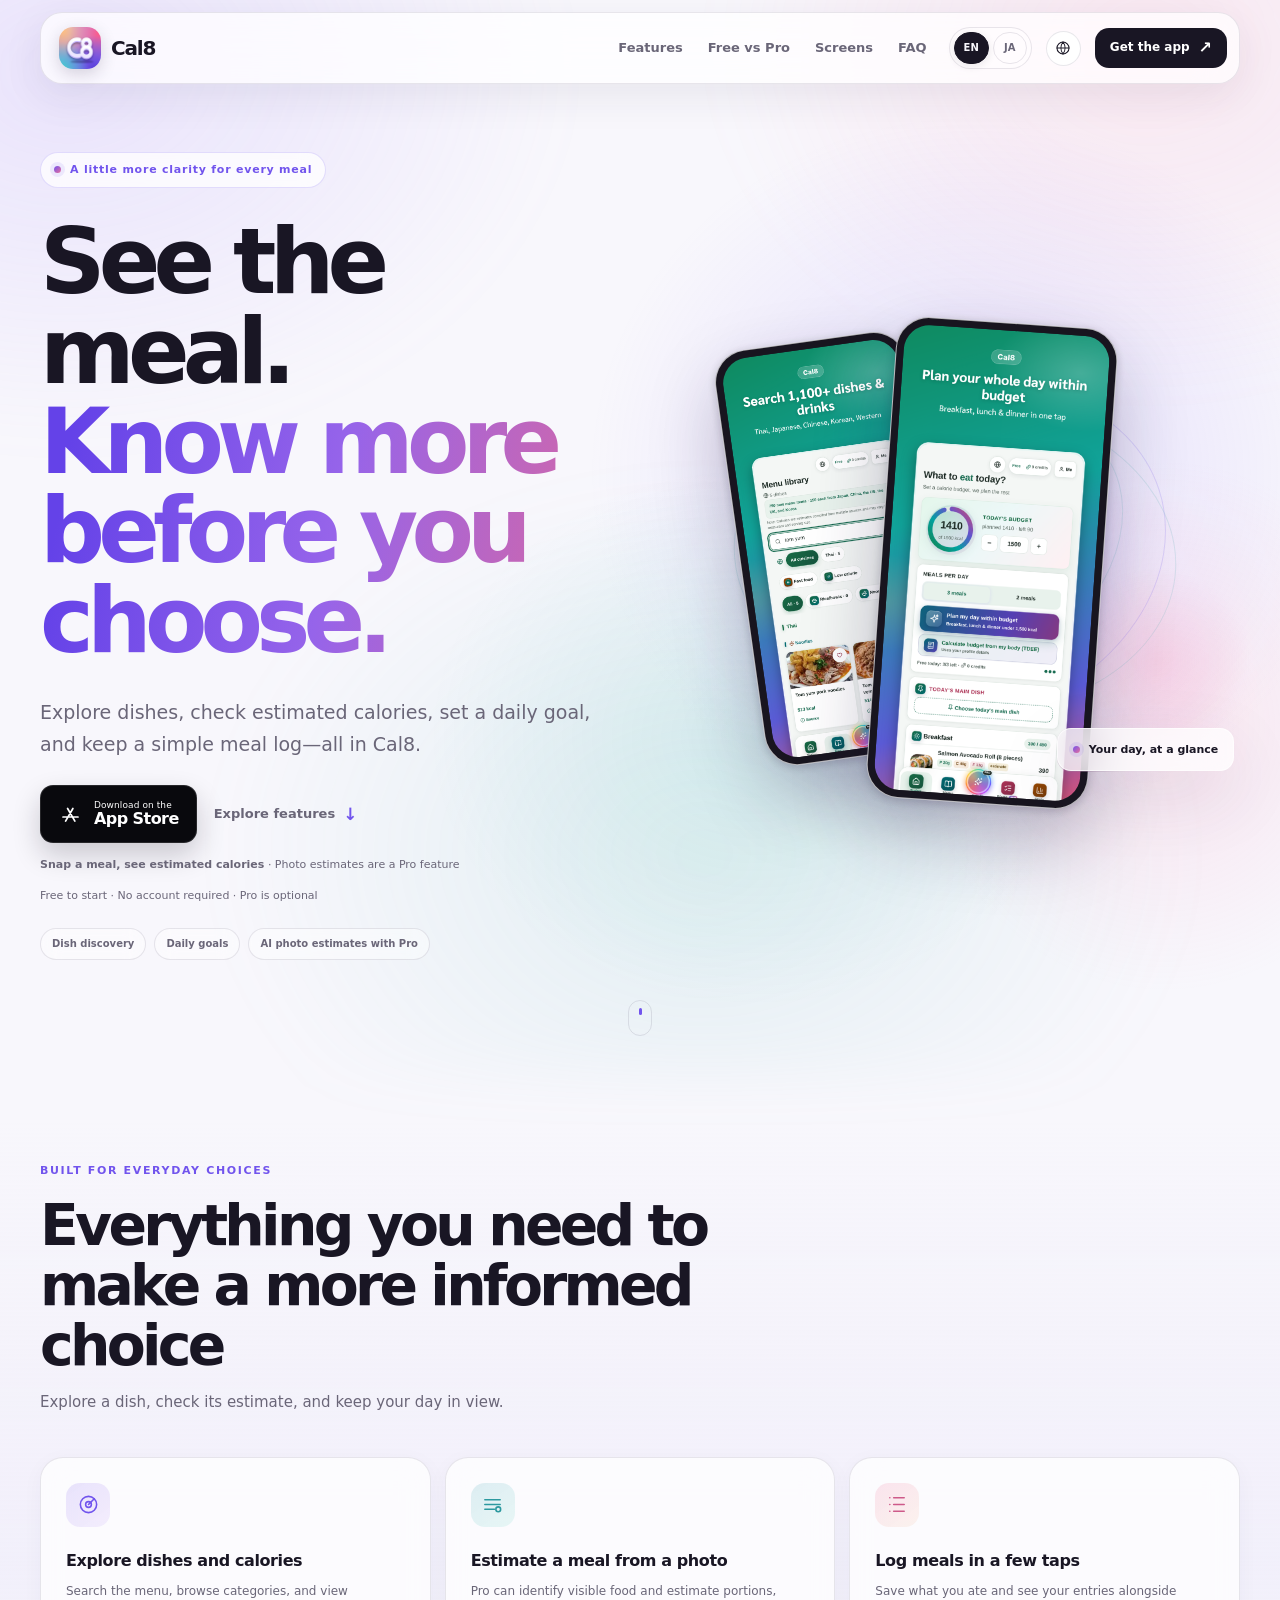
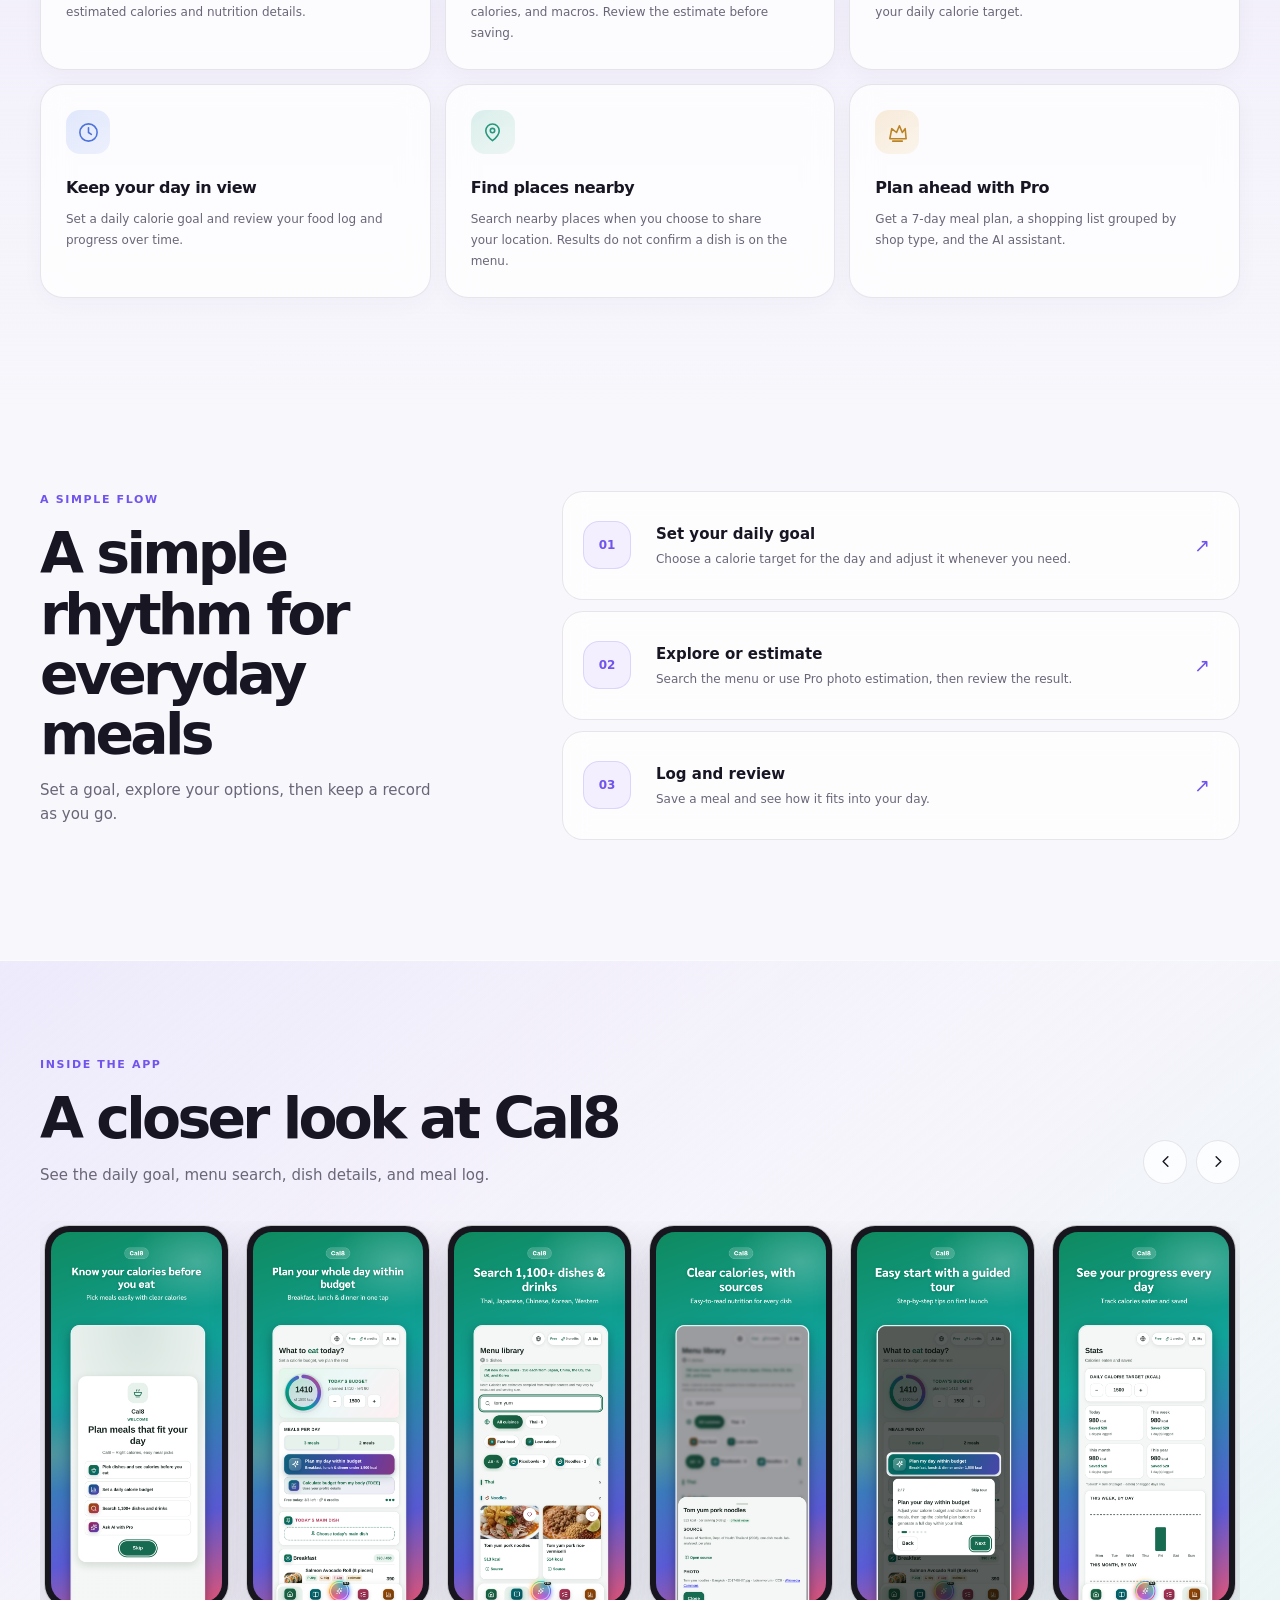
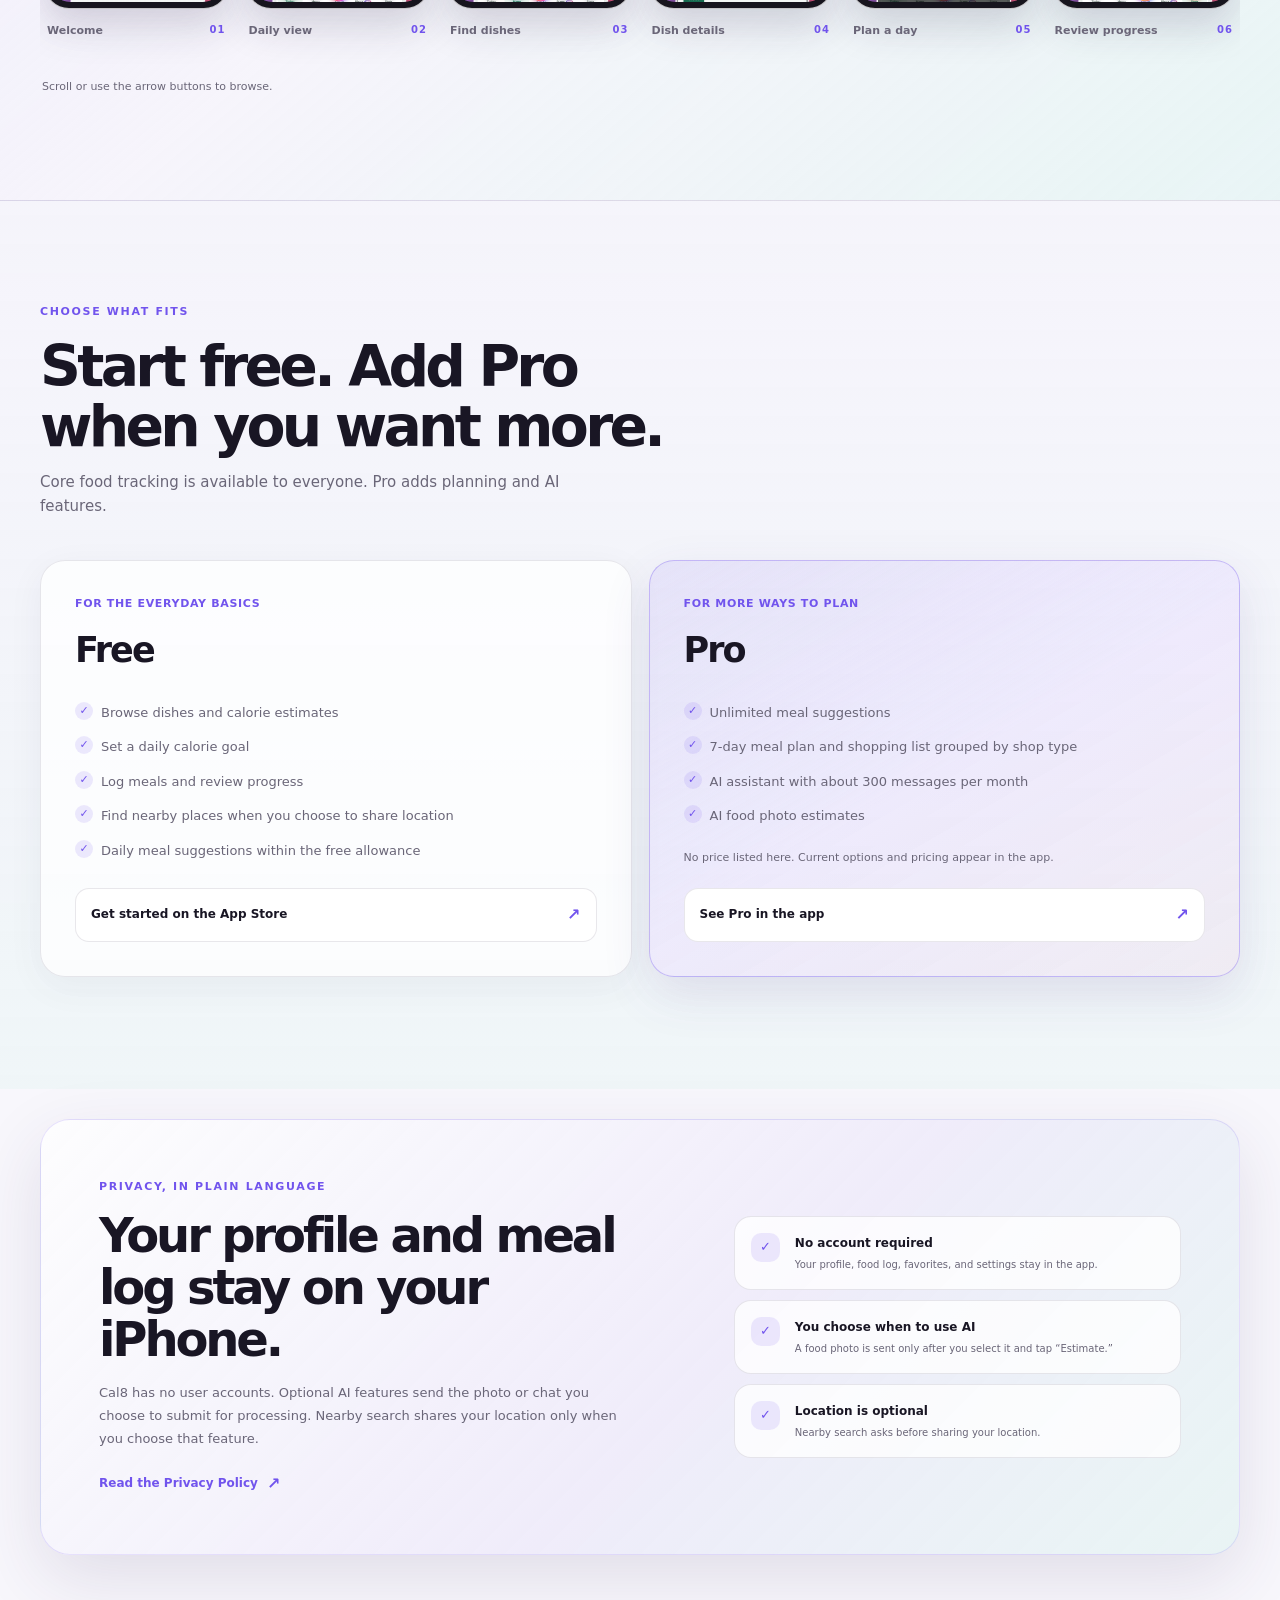
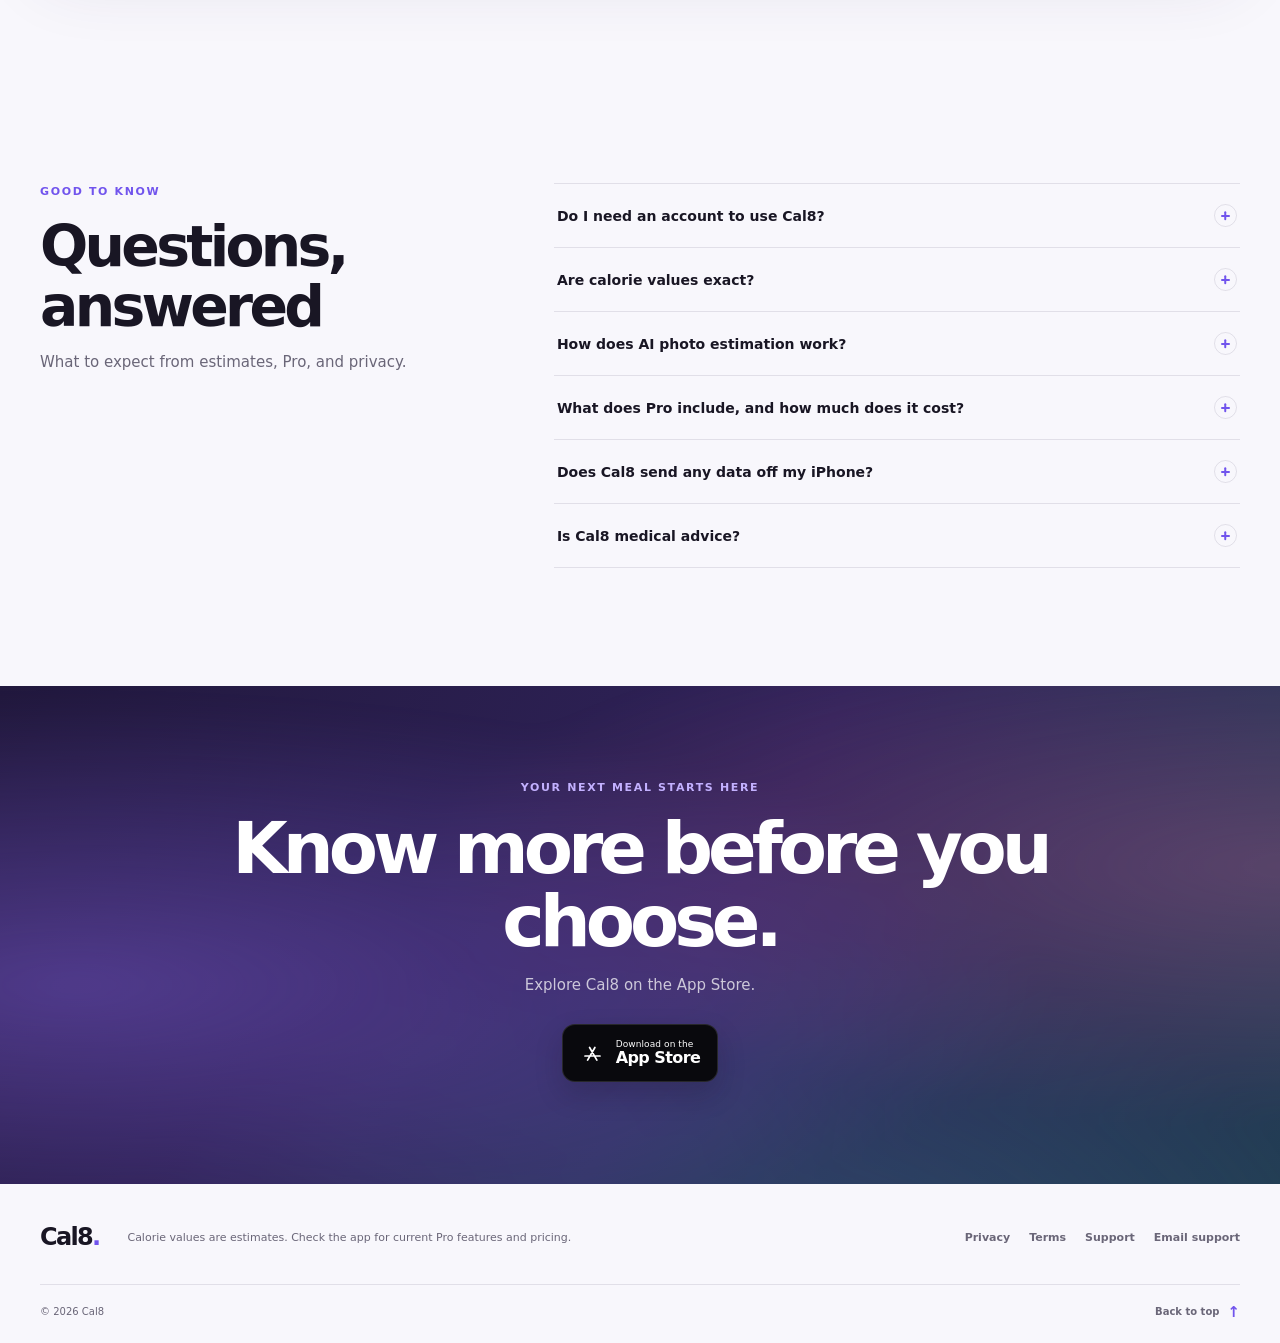
==== commit 0d261a66: "Add hero note: photo estimates are Pro" ====
--- a/en/index.html
+++ b/en/index.html
@@ -73,6 +73,7 @@
             </a>
             <a class="text-link" href="#features">Explore features<span aria-hidden="true">↓</span></a>
           </div>
+          <p class="hero-note"><strong>Snap a meal, see estimated calories</strong> <span>·</span> Photo estimates are a Pro feature</p>
           <p class="hero-note">Free to start <span>·</span> No account required <span>·</span> Pro is optional</p>
           <div class="hero-tags" aria-label="Cal8 highlights"><span>Dish discovery</span><span>Daily goals</span><span>AI photo estimates with Pro</span></div>
         </div>
--- a/assets/site.css
+++ b/assets/site.css
@@ -84,3 +84,142 @@
 @media(prefers-color-scheme:dark){.plan-card-pro{background:linear-gradient(145deg,rgba(103,79,176,.3),rgba(54,43,74,.7) 52%,rgba(37,67,67,.46))}.plans-section{background:linear-gradient(180deg,rgba(49,40,72,.18),rgba(35,68,67,.19))}.privacy-panel{background:linear-gradient(135deg,rgba(31,28,42,.85),rgba(60,48,90,.62) 56%,rgba(35,72,71,.48))}.plan-link{background:var(--surface-solid)}}
 @media(max-width:720px){.conversion-page .language-select-control{width:32px;height:32px}.conversion-page .language-select-control svg{width:15px;height:15px}.conversion-page .language-switcher a{min-width:31px;padding:6px 8px}.plan-grid{gap:11px;margin-top:29px}.plan-card{padding:20px;border-radius:20px}.plan-card ul{gap:11px;margin:20px 0 22px}.plan-card li{font-size:11px}.privacy-section{padding-top:12px;padding-bottom:78px}.privacy-panel{grid-template-columns:1fr;gap:23px;padding:24px;border-radius:23px}.privacy-copy h2{font-size:clamp(1.8rem,8vw,2.7rem)}.privacy-copy>p:not(.kicker){font-size:12px}.privacy-points{gap:8px}.privacy-points li{padding:13px}}
 @media(max-width:480px){.conversion-page .language-switcher{display:flex;gap:3px;flex:none}.conversion-page .language-switcher a{min-width:29px;padding:6px 7px;font-size:9px}.conversion-page .language-select-control{display:grid;flex:none;width:30px;height:30px}.conversion-page .header-right{gap:6px}.conversion-page .header-cta{padding:8px 9px;font-size:9px}.plan-grid{grid-template-columns:1fr}.plan-card{padding:21px}.plan-card h3{font-size:29px}.plan-card li{font-size:12px}.conversion-page .app-store-badge{min-height:54px;padding:8px 13px}.conversion-page .app-store-badge .badge-copy strong{font-size:15px}.conversion-page .legal-links{gap:10px}.conversion-page .legal-links a{font-size:9px}}
+
+/* Keep every localized landing page readable on narrow screens. */
+@media (max-width: 720px) {
+  h1,
+  .section-heading h2,
+  .screens-heading h2,
+  .privacy-copy h2,
+  .final-content h2 {
+    overflow-wrap: anywhere;
+  }
+
+  h1 {
+    font-size: clamp(2.25rem, 10vw, 4rem);
+  }
+
+  .section-heading h2,
+  .screens-heading h2,
+  .privacy-copy h2 {
+    font-size: clamp(1.75rem, 7vw, 2.85rem);
+  }
+
+  .final-content h2 {
+    font-size: clamp(2rem, 8vw, 3.5rem);
+  }
+
+  h3,
+  p,
+  a,
+  li,
+  summary,
+  small,
+  strong {
+    overflow-wrap: anywhere;
+  }
+
+  .site-header,
+  main,
+  .hero,
+  .section,
+  .final-cta,
+  .site-footer,
+  .hero-inner,
+  .hero-copy,
+  .feature-grid,
+  .feature-card,
+  .how-layout,
+  .steps-list,
+  .step-card,
+  .screens-heading,
+  .screens-track,
+  .shot-card,
+  .shot-figure,
+  .shot-figure figcaption,
+  .plan-grid,
+  .plan-card,
+  .privacy-panel,
+  .privacy-copy,
+  .privacy-points,
+  .privacy-points li,
+  .privacy-points li > div,
+  .faq-layout,
+  .faq-list,
+  .faq-list details,
+  .faq-list summary,
+  .footer-main,
+  .footer-bottom {
+    min-width: 0;
+  }
+
+  .hero-inner > *,
+  .feature-grid > *,
+  .how-layout > *,
+  .steps-list > *,
+  .step-card > *,
+  .screens-heading > *,
+  .screens-track > *,
+  .plan-grid > *,
+  .privacy-panel > *,
+  .privacy-points > *,
+  .privacy-points li > *,
+  .faq-layout > *,
+  .footer-main > * {
+    min-width: 0;
+  }
+
+  .hero-inner,
+  .feature-grid,
+  .how-layout,
+  .faq-layout,
+  .plan-grid,
+  .privacy-panel {
+    grid-template-columns: minmax(0, 1fr);
+  }
+
+  .step-card {
+    grid-template-columns: 45px minmax(0, 1fr) 18px;
+  }
+
+  .screens-heading {
+    display: grid;
+    grid-template-columns: minmax(0, 1fr);
+    align-items: start;
+    gap: 14px;
+  }
+
+  .screens-heading .section-heading {
+    max-width: none;
+  }
+
+  .carousel-controls {
+    justify-content: flex-start;
+  }
+
+  .screens-track {
+    grid-auto-columns: calc(100vw - 42px);
+    grid-auto-flow: column;
+  }
+
+  .shot-card {
+    width: 100%;
+  }
+
+  .footer-main {
+    grid-template-columns: minmax(0, 1fr);
+    gap: 12px;
+  }
+
+  .footer-brand,
+  .footer-main p,
+  .legal-links {
+    grid-column: 1;
+    grid-row: auto;
+  }
+
+  .footer-bottom {
+    flex-wrap: wrap;
+    gap: 10px;
+  }
+}
